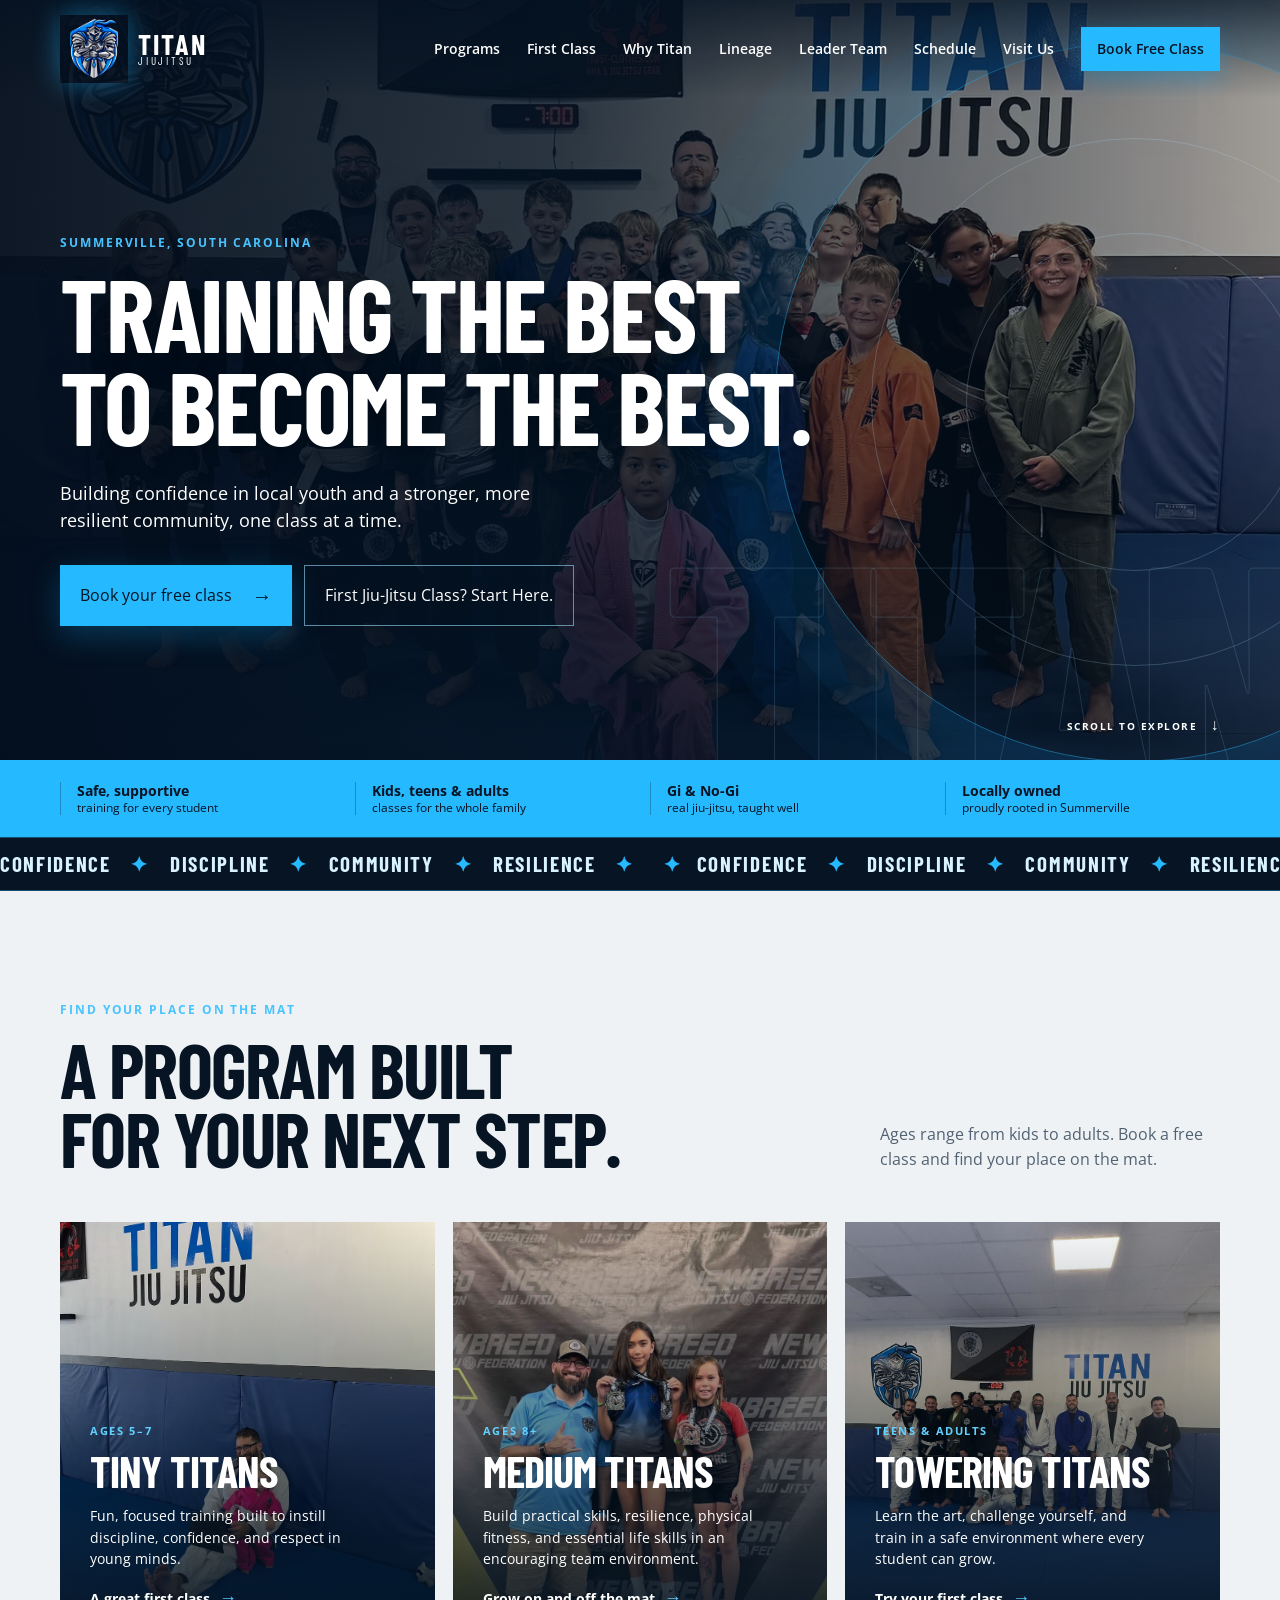
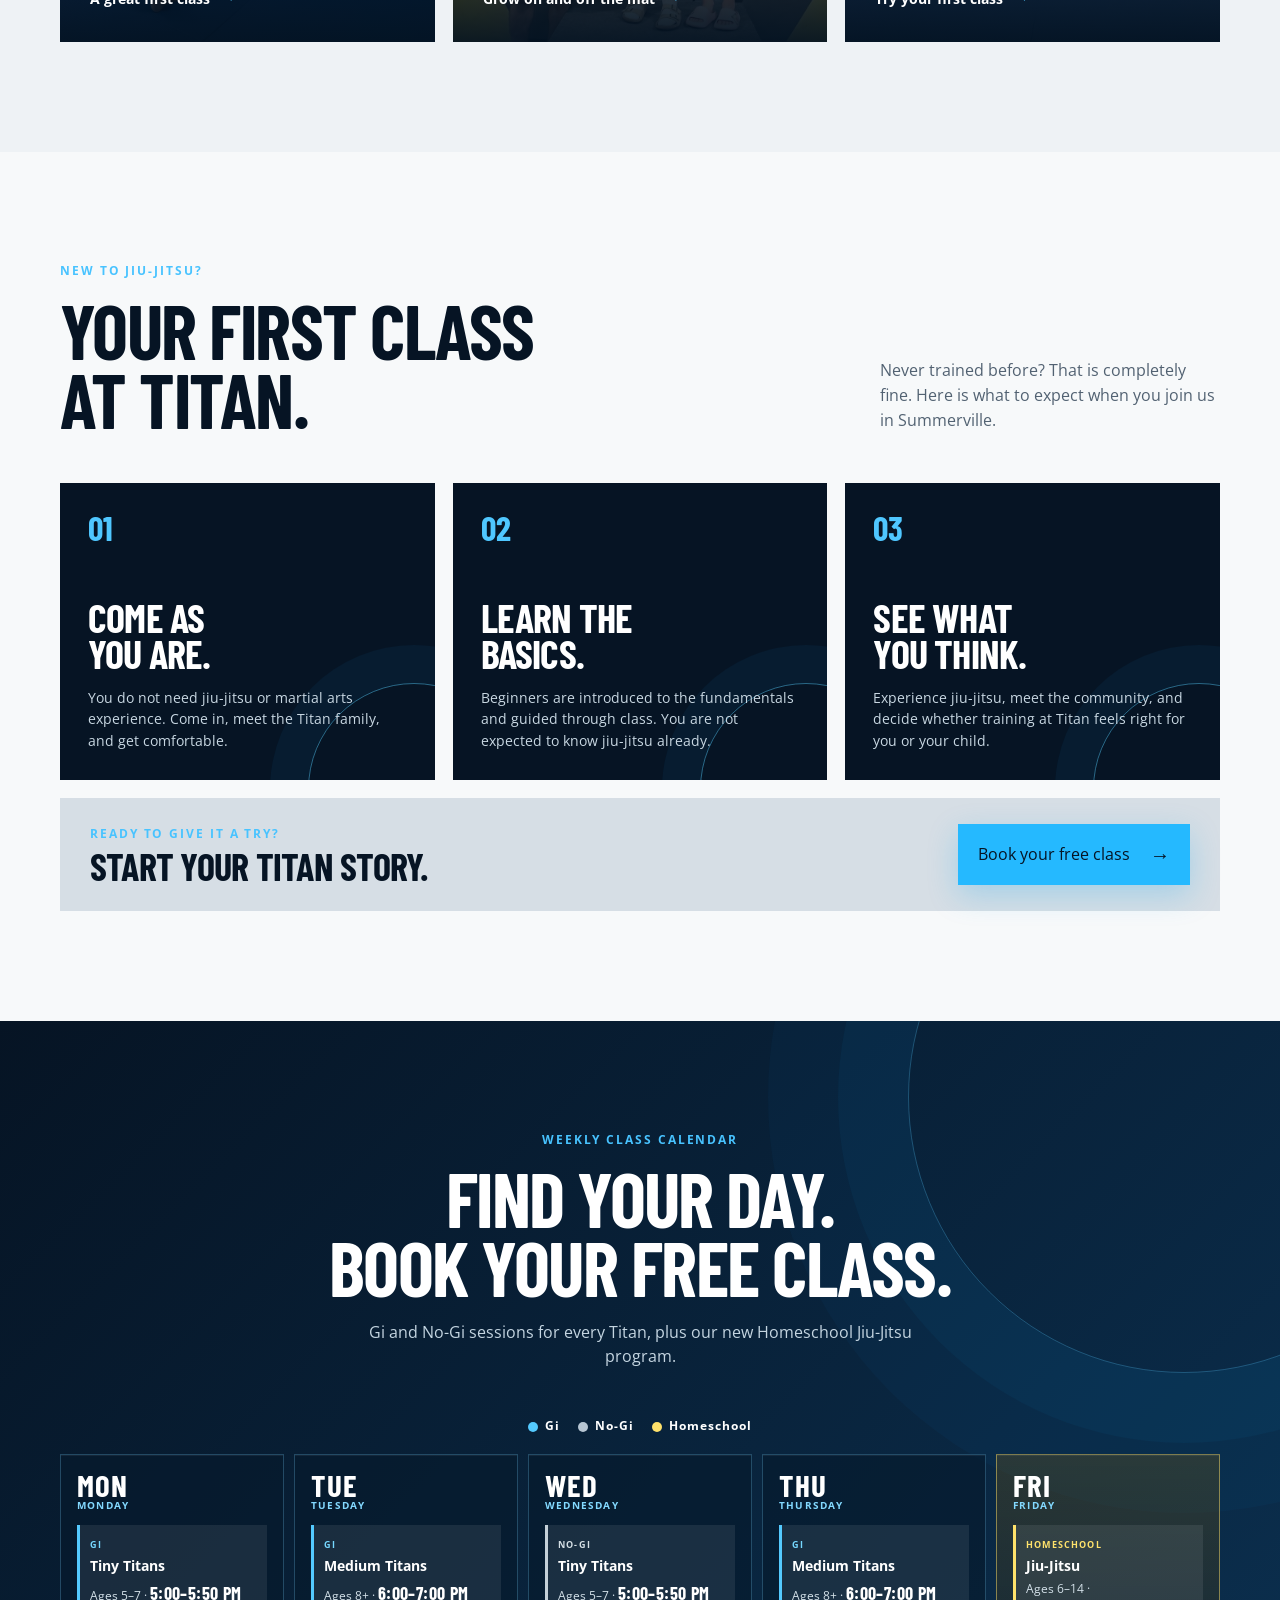
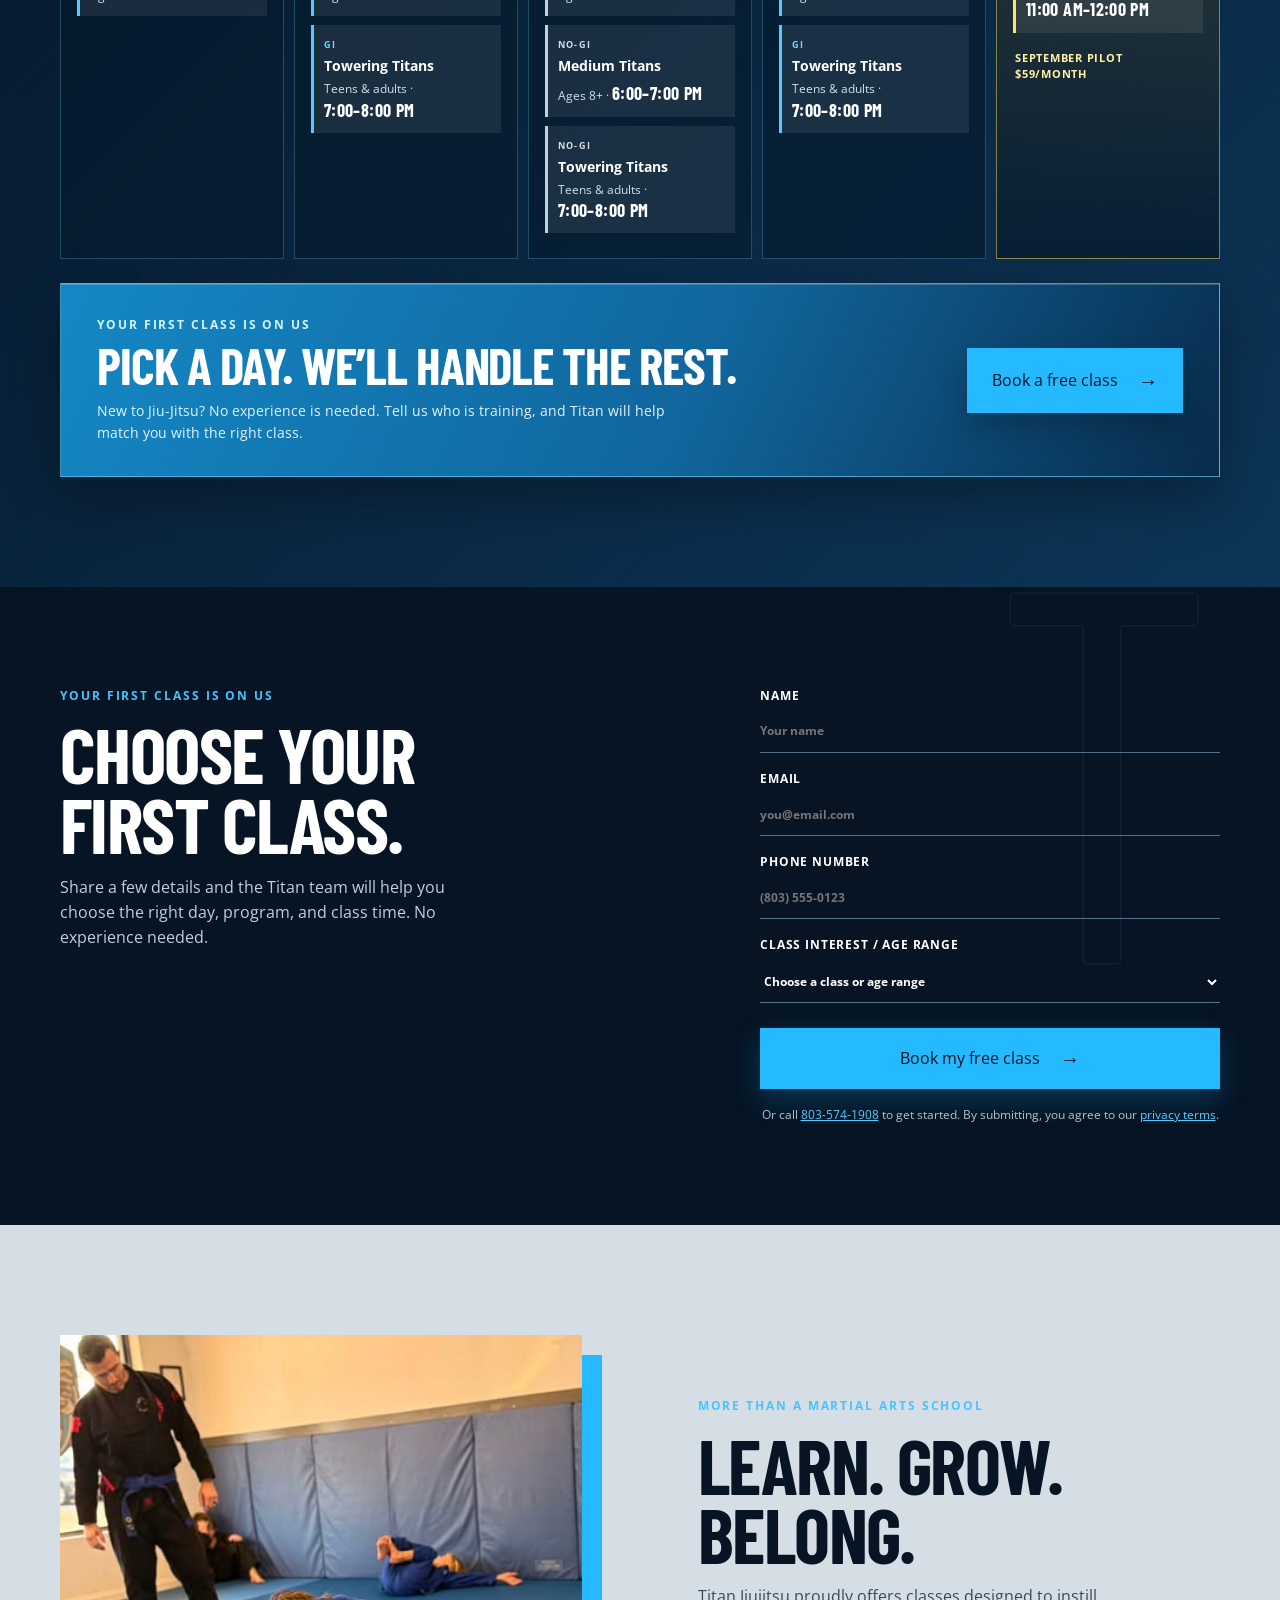
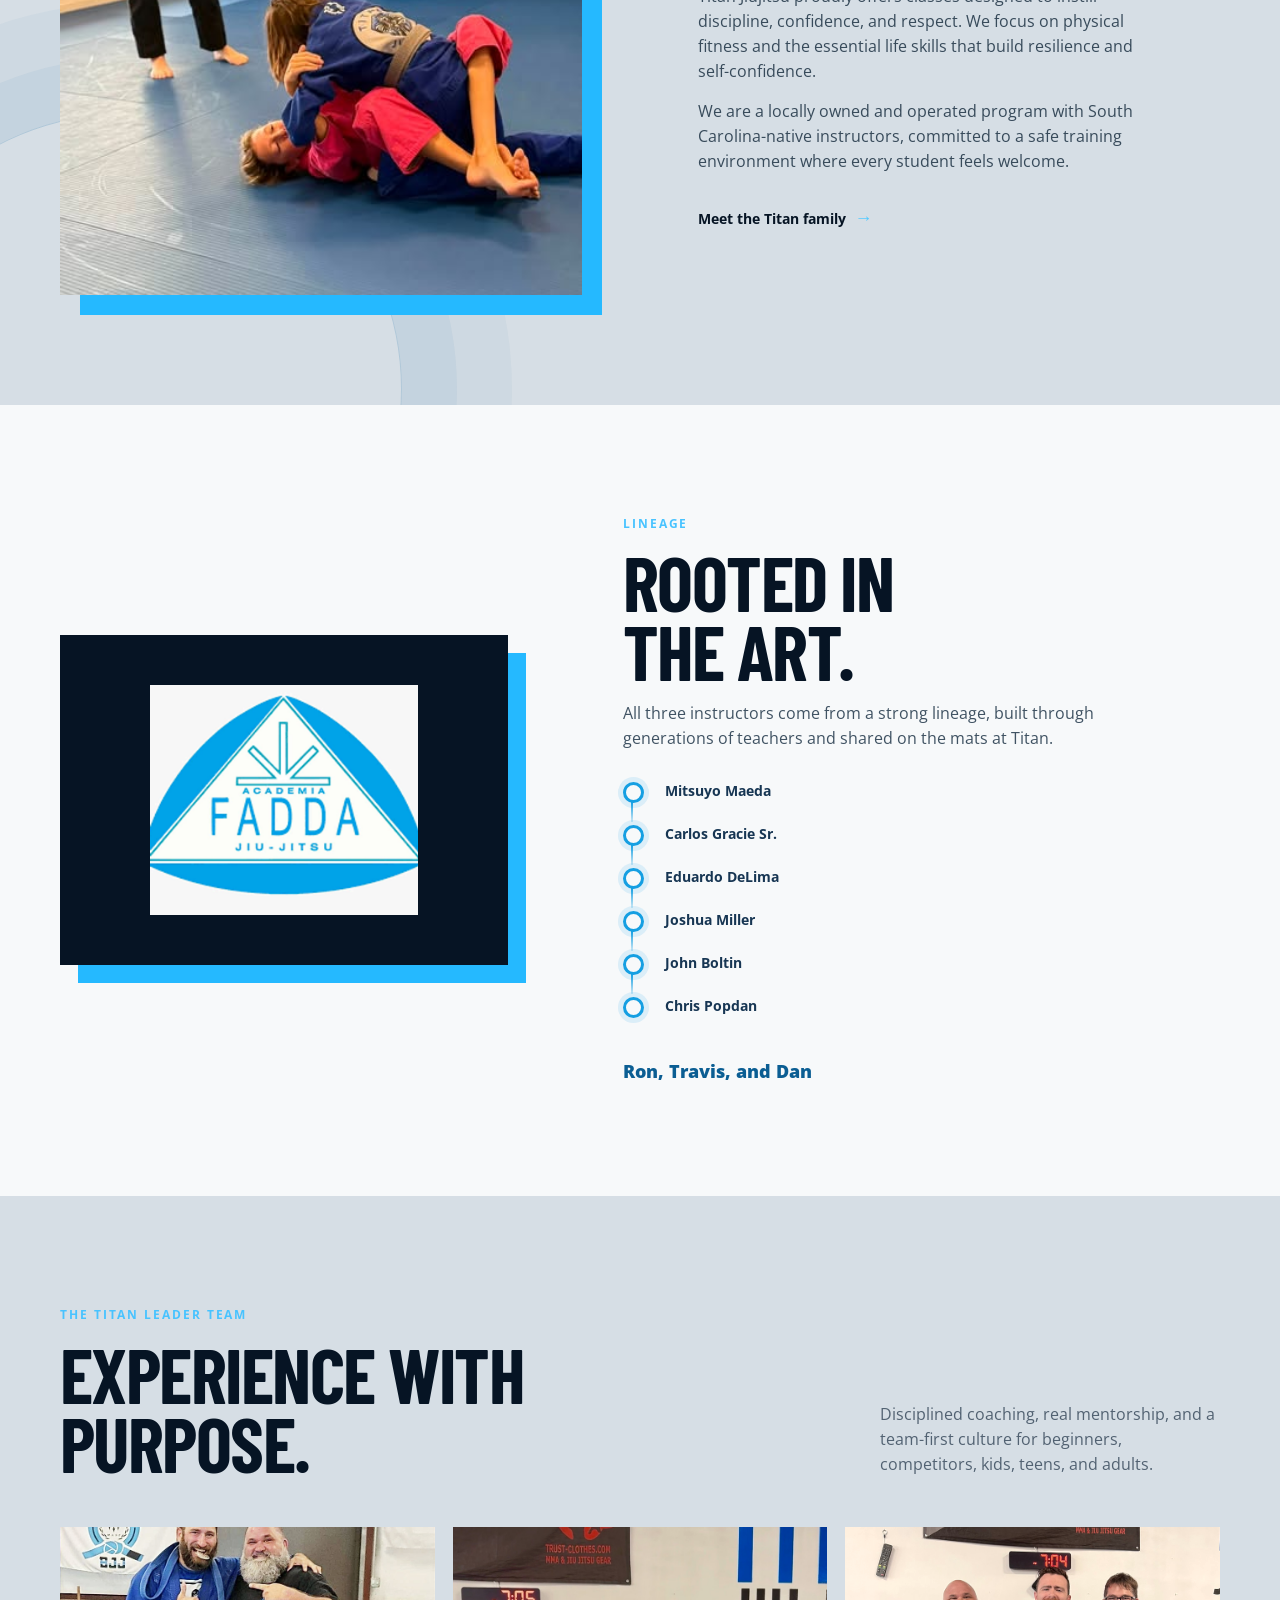
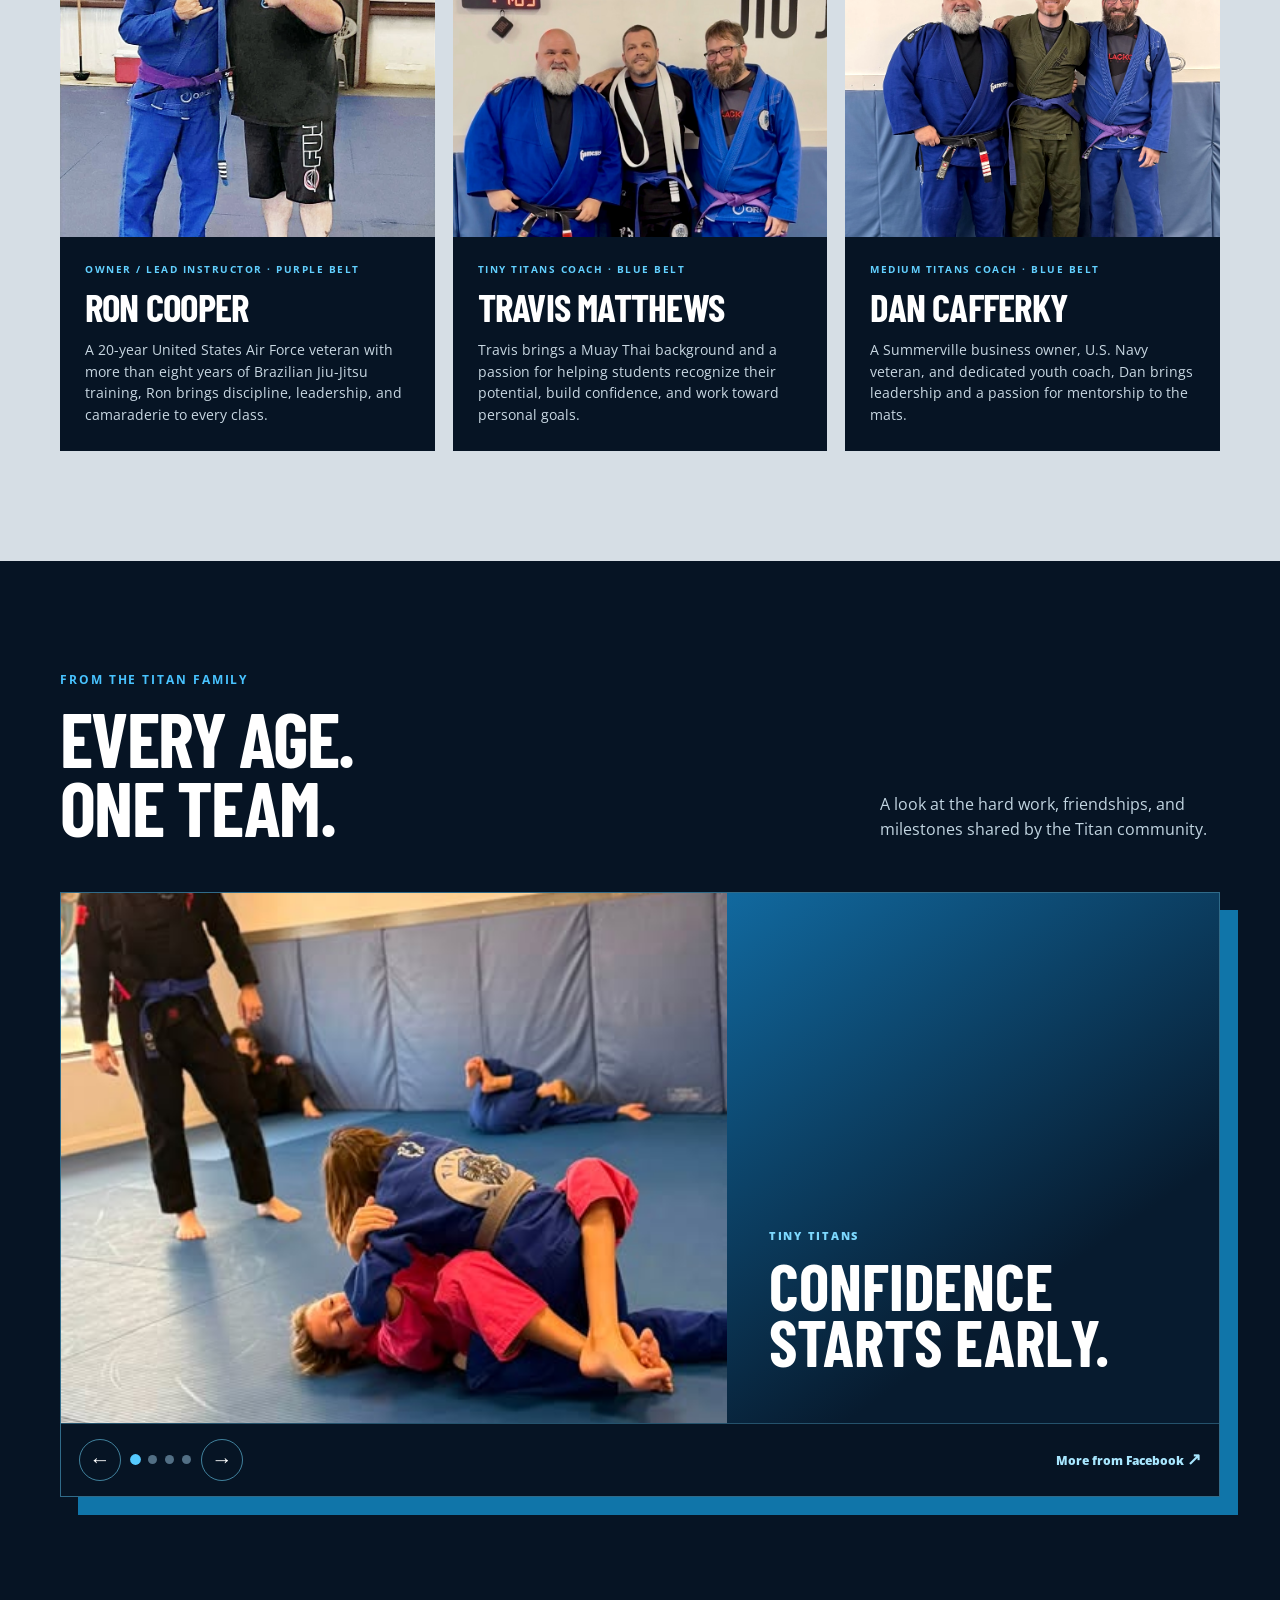
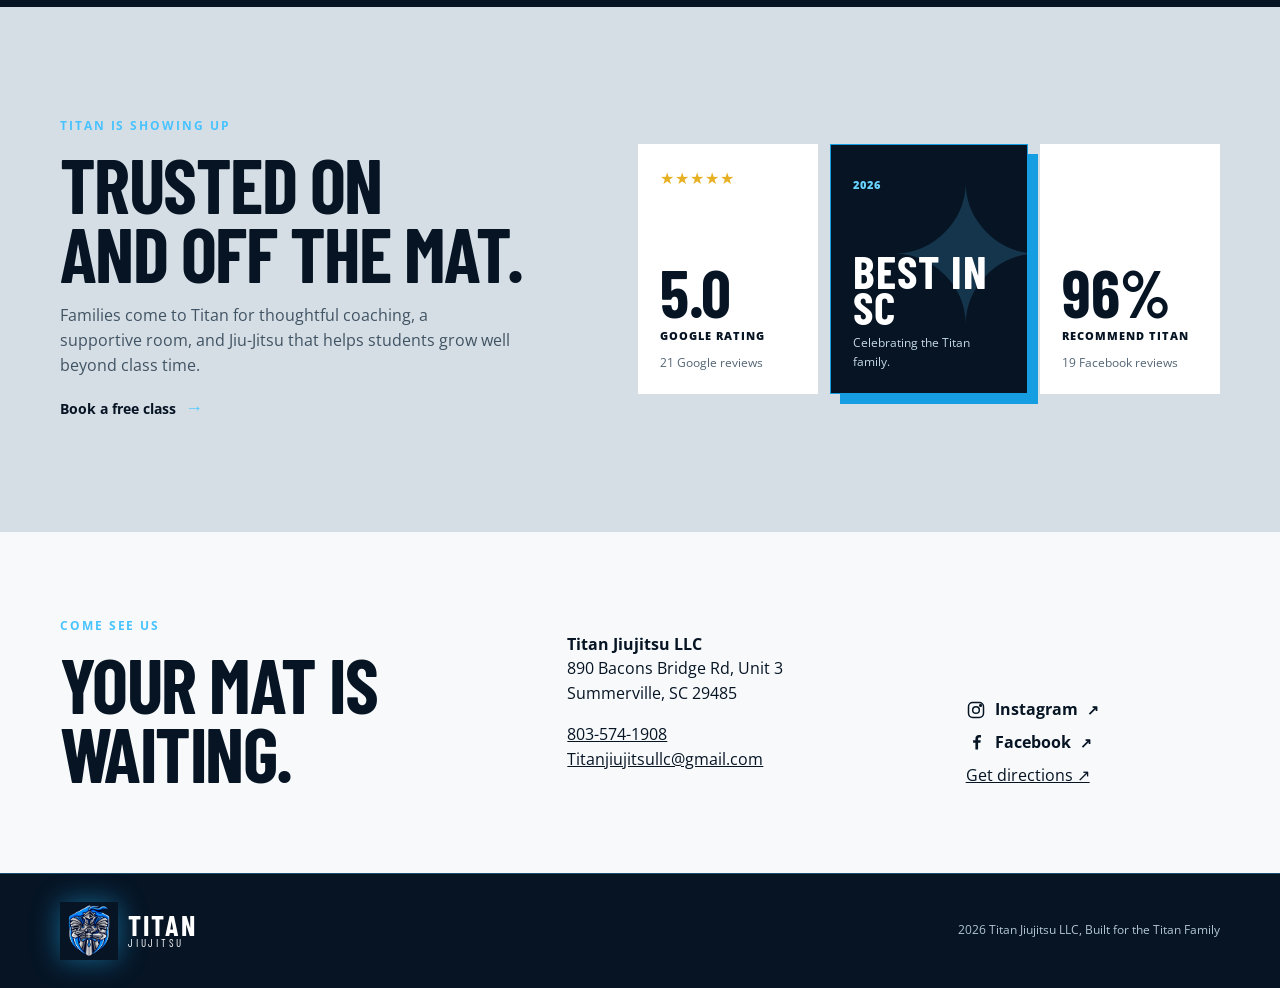
==== index.html @ 5c9438a6 "Add Titan community gallery and review proof" ====
<!doctype html>
<html lang="en" data-instagram-feed-url="">
  <head>
    <meta charset="UTF-8" />
    <meta name="viewport" content="width=device-width, initial-scale=1.0" />
    <meta name="description" content="Titan Brazilian Jiu-Jitsu offers kids BJJ, teen, adult, and homeschool Jiu-Jitsu classes in Summerville, South Carolina. Book a free class." />
    <meta name="robots" content="index, follow" />
    <link rel="canonical" href="https://www.titanjiujitsusummerville.com/" />
    <meta property="og:type" content="website" />
    <meta property="og:site_name" content="Titan Brazilian Jiu-Jitsu" />
    <meta property="og:title" content="Kids & Adult BJJ in Summerville, SC | Titan Brazilian Jiu-Jitsu" />
    <meta property="og:description" content="Kids BJJ, beginner BJJ, teen, adult, and homeschool classes in Summerville, South Carolina. Book a free class." />
    <meta property="og:url" content="https://www.titanjiujitsusummerville.com/" />
    <meta property="og:image" content="https://www.titanjiujitsusummerville.com/assets/titan-knight-logo.jpeg" />
    <meta property="og:image:alt" content="Titan Jiujitsu knight emblem" />
    <meta name="twitter:card" content="summary_large_image" />
    <meta name="twitter:title" content="Kids & Adult BJJ in Summerville, SC | Titan Brazilian Jiu-Jitsu" />
    <meta name="twitter:description" content="Kids BJJ, beginner BJJ, teen, adult, and homeschool classes in Summerville, South Carolina. Book a free class." />
    <meta name="twitter:image" content="https://www.titanjiujitsusummerville.com/assets/titan-knight-logo.jpeg" />
    <meta name="twitter:image:alt" content="Titan Jiujitsu knight emblem" />
    <meta name="theme-color" content="#061424" />
    <link rel="icon" href="/favicon.ico" sizes="any" />
    <link rel="shortcut icon" href="/favicon.ico" />
    <link rel="icon" href="/favicon-48.png" type="image/png" sizes="48x48" />
    <link rel="icon" href="/favicon-96.png" type="image/png" sizes="96x96" />
    <link rel="apple-touch-icon" href="/apple-touch-icon.png" sizes="180x180" />
    <link rel="manifest" href="/site.webmanifest" />
    <link rel="preload" href="assets/hero-training.avif" as="image" type="image/avif" fetchpriority="high" />
    <title>Kids & Adult BJJ in Summerville, SC | Titan Brazilian Jiu-Jitsu</title>
    <link rel="preconnect" href="https://fonts.googleapis.com" />
    <link rel="preconnect" href="https://fonts.gstatic.com" crossorigin />
    <link href="https://fonts.googleapis.com/css2?family=Barlow+Condensed:wght@500;600;700;800&family=Open+Sans:wght@400;500;600;700&display=swap" rel="stylesheet" />
    <link rel="stylesheet" href="styles.css?v=launch-20260902" />
    <link rel="stylesheet" href="fixes.css?v=20260902" />
    <script type="application/ld+json">
      {
        "@context": "https://schema.org",
        "@type": ["SportsActivityLocation", "LocalBusiness"],
        "name": "Titan Brazilian Jiu-Jitsu LLC",
        "alternateName": "Titan Jiujitsu",
        "description": "Kids BJJ, teen, and adult Brazilian Jiu-Jitsu classes in Summerville, South Carolina.",
        "url": "https://www.titanjiujitsusummerville.com/",
        "telephone": "+1-803-574-1908",
        "email": "Titanjiujitsullc@gmail.com",
        "address": {
          "@type": "PostalAddress",
          "streetAddress": "890 Bacons Bridge Rd, Unit 3",
          "addressLocality": "Summerville",
          "addressRegion": "SC",
          "postalCode": "29485",
          "addressCountry": "US"
        },
        "areaServed": ["Summerville, South Carolina", "Dorchester County, South Carolina", "Charleston, South Carolina"],
        "sameAs": [
          "https://www.facebook.com/TitanJiujitsuLLC",
          "https://www.instagram.com/titan_jiujitsu_llc/",
          "https://www.tiktok.com/@thesummervilletitans"
        ],
        "openingHoursSpecification": [
          {"@type": "OpeningHoursSpecification", "dayOfWeek": "Monday", "opens": "17:00", "closes": "17:50"},
          {"@type": "OpeningHoursSpecification", "dayOfWeek": ["Tuesday", "Thursday"], "opens": "18:00", "closes": "20:00"},
          {"@type": "OpeningHoursSpecification", "dayOfWeek": "Wednesday", "opens": "17:00", "closes": "20:00"}
        ]
      }
    </script>
  </head>
  <body>
    <a class="skip-link" href="#main-content">Skip to content</a>
    <header class="site-header" id="top">
      <div class="container nav-wrap">
        <a class="brand" href="#top" aria-label="Titan Jiujitsu home">
          <img class="brand-logo" src="assets/titan-knight-icon.png" alt="Titan Jiujitsu knight emblem" width="72" height="72" />
          <span><strong>TITAN</strong><small>JIUJITSU</small></span>
        </a>
        <button class="menu-toggle" aria-expanded="false" aria-controls="main-menu" aria-label="Open navigation">
          <span></span><span></span><span></span><span class="sr-only">Open menu</span>
        </button>
        <nav id="main-menu" class="main-nav" aria-label="Main navigation">
          <a href="#programs">Programs</a>
          <a href="#first-class">First Class</a>
          <a href="#why-titan">Why Titan</a>
          <a href="#lineage">Lineage</a>
          <a href="#team">Leader Team</a>
          <a href="#schedule">Schedule</a>
          <a href="#visit">Visit Us</a>
          <a class="nav-cta" href="#trial">Book Free Class</a>
        </nav>
      </div>
    </header>

    <main id="main-content">
      <section class="hero">
        <div class="hero-media" role="img" aria-label="Titan Jiujitsu students and instructors"></div>
        <div class="hero-shade"></div>
        <div class="hero-rings" aria-hidden="true"></div>
        <div class="hero-type" aria-hidden="true">TITAN</div>
        <div class="container hero-content">
          <p class="eyebrow">SUMMERVILLE, SOUTH CAROLINA</p>
          <h1>Training the best<br />to become the best.</h1>
          <p class="hero-copy">Building confidence in local youth and a stronger, more resilient community, one class at a time.</p>
          <div class="hero-actions">
            <a class="button button-primary" href="#trial">Book your free class <span>→</span></a>
            <a class="button button-ghost" href="#first-class">First Jiu-Jitsu Class? Start Here.</a>
          </div>
        </div>
        <a class="hero-scroll" href="#programs">SCROLL TO EXPLORE <span>↓</span></a>
      </section>

      <section class="proof-bar">
        <div class="container proof-grid">
          <p><strong>Safe, supportive</strong><span>training for every student</span></p>
          <p><strong>Kids, teens &amp; adults</strong><span>classes for the whole family</span></p>
          <p><strong>Gi &amp; No-Gi</strong><span>real jiu-jitsu, taught well</span></p>
          <p><strong>Locally owned</strong><span>proudly rooted in Summerville</span></p>
        </div>
      </section>

      <div class="momentum-strip" aria-hidden="true">
        <div class="momentum-track"><div class="momentum-group">CONFIDENCE <span>✦</span> DISCIPLINE <span>✦</span> COMMUNITY <span>✦</span> RESILIENCE <span>✦</span></div><div class="momentum-group" aria-hidden="true">CONFIDENCE <span>✦</span> DISCIPLINE <span>✦</span> COMMUNITY <span>✦</span> RESILIENCE <span>✦</span></div><div class="momentum-group" aria-hidden="true">CONFIDENCE <span>✦</span> DISCIPLINE <span>✦</span> COMMUNITY <span>✦</span> RESILIENCE <span>✦</span></div><div class="momentum-group" aria-hidden="true">CONFIDENCE <span>✦</span> DISCIPLINE <span>✦</span> COMMUNITY <span>✦</span> RESILIENCE <span>✦</span></div><div class="momentum-group" aria-hidden="true">CONFIDENCE <span>✦</span> DISCIPLINE <span>✦</span> COMMUNITY <span>✦</span> RESILIENCE <span>✦</span></div><div class="momentum-group" aria-hidden="true">CONFIDENCE <span>✦</span> DISCIPLINE <span>✦</span> COMMUNITY <span>✦</span> RESILIENCE <span>✦</span></div></div>
      </div>

      <section class="section programs" id="programs">
        <div class="container">
          <div class="section-heading split-heading">
            <div>
              <p class="eyebrow">FIND YOUR PLACE ON THE MAT</p>
              <h2>A program built<br />for your next step.</h2>
            </div>
            <p>Ages range from kids to adults. Book a free class and find your place on the mat.</p>
          </div>
          <div class="program-grid">
            <article class="program-card program-card-kids">
              <p class="card-label">AGES 5–7</p>
              <h3>Tiny Titans</h3>
              <p>Fun, focused training built to instill discipline, confidence, and respect in young minds.</p>
              <a href="#trial">A great first class <span>→</span></a>
            </article>
            <article class="program-card program-card-youth">
              <p class="card-label">AGES 8+</p>
              <h3>Medium Titans</h3>
              <p>Build practical skills, resilience, physical fitness, and essential life skills in an encouraging team environment.</p>
              <a href="#trial">Grow on and off the mat <span>→</span></a>
            </article>
            <article class="program-card program-card-adults">
              <p class="card-label">TEENS &amp; ADULTS</p>
              <h3>Towering Titans</h3>
              <p>Learn the art, challenge yourself, and train in a safe environment where every student can grow.</p>
              <a href="#trial">Try your first class <span>→</span></a>
            </article>
          </div>
        </div>
      </section>

      <section class="section first-class" id="first-class">
        <div class="container">
          <div class="section-heading split-heading">
            <div><p class="eyebrow">NEW TO JIU-JITSU?</p><h2>Your first class<br />at Titan.</h2></div>
            <p>Never trained before? That is completely fine. Here is what to expect when you join us in Summerville.</p>
          </div>
          <div class="first-class-steps">
            <article><span>01</span><h3>Come as<br />you are.</h3><p>You do not need jiu-jitsu or martial arts experience. Come in, meet the Titan family, and get comfortable.</p></article>
            <article><span>02</span><h3>Learn the<br />basics.</h3><p>Beginners are introduced to the fundamentals and guided through class. You are not expected to know jiu-jitsu already.</p></article>
            <article><span>03</span><h3>See what<br />you think.</h3><p>Experience jiu-jitsu, meet the community, and decide whether training at Titan feels right for you or your child.</p></article>
          </div>
          <div class="first-class-cta"><div><p class="eyebrow">READY TO GIVE IT A TRY?</p><h3>Start your Titan story.</h3></div><a class="button button-primary" href="#trial">Book your free class <span>→</span></a></div>
        </div>
      </section>

      <section class="section schedule" id="schedule">
        <div class="container">
          <div class="section-heading centered">
            <p class="eyebrow">WEEKLY CLASS CALENDAR</p>
            <h2>Find your day.<br />Book your free class.</h2>
            <p class="schedule-intro">Gi and No-Gi sessions for every Titan, plus our new Homeschool Jiu-Jitsu program.</p>
          </div>
          <div class="calendar-legend" aria-label="Class format legend"><span><i class="legend-dot gi-dot"></i>Gi</span><span><i class="legend-dot nogi-dot"></i>No-Gi</span><span><i class="legend-dot homeschool-dot"></i>Homeschool</span></div>
          <div class="class-calendar" aria-label="Titan Jiujitsu weekly class schedule">
            <article class="calendar-day" data-weekday="1"><h3>MON <small>Monday</small></h3><div class="calendar-session gi"><b>GI</b><strong>Tiny Titans</strong><span>Ages 5–7 · <time>5:00–5:50 PM</time></span></div></article>
            <article class="calendar-day" data-weekday="2"><h3>TUE <small>Tuesday</small></h3><div class="calendar-session gi"><b>GI</b><strong>Medium Titans</strong><span>Ages 8+ · <time>6:00–7:00 PM</time></span></div><div class="calendar-session gi"><b>GI</b><strong>Towering Titans</strong><span>Teens &amp; adults · <time>7:00–8:00 PM</time></span></div></article>
            <article class="calendar-day" data-weekday="3"><h3>WED <small>Wednesday</small></h3><div class="calendar-session nogi"><b>NO-GI</b><strong>Tiny Titans</strong><span>Ages 5–7 · <time>5:00–5:50 PM</time></span></div><div class="calendar-session nogi"><b>NO-GI</b><strong>Medium Titans</strong><span>Ages 8+ · <time>6:00–7:00 PM</time></span></div><div class="calendar-session nogi"><b>NO-GI</b><strong>Towering Titans</strong><span>Teens &amp; adults · <time>7:00–8:00 PM</time></span></div></article>
            <article class="calendar-day" data-weekday="4"><h3>THU <small>Thursday</small></h3><div class="calendar-session gi"><b>GI</b><strong>Medium Titans</strong><span>Ages 8+ · <time>6:00–7:00 PM</time></span></div><div class="calendar-session gi"><b>GI</b><strong>Towering Titans</strong><span>Teens &amp; adults · <time>7:00–8:00 PM</time></span></div></article>
            <article class="calendar-day homeschool-day" data-weekday="5"><h3>FRI <small>Friday</small></h3><div class="calendar-session homeschool"><b>HOMESCHOOL</b><strong>Jiu-Jitsu</strong><span>Ages 6–14 · <time>11:00 AM–12:00 PM</time></span></div><p class="calendar-note">September pilot<br />$59/month</p></article>
          </div>
          <div class="schedule-booking">
            <div><p class="eyebrow">YOUR FIRST CLASS IS ON US</p><h3>Pick a day. We’ll handle the rest.</h3><p>New to Jiu-Jitsu? No experience is needed. Tell us who is training, and Titan will help match you with the right class.</p></div>
            <a class="button button-primary calendar-booking-cta" href="#trial">Book a free class <span>→</span></a>
          </div>
        </div>
      </section>

      <section class="trial" id="trial">
        <div class="container trial-grid">
          <div>
            <p class="eyebrow">YOUR FIRST CLASS IS ON US</p>
            <h2>Choose your<br />first class.</h2>
            <p>Share a few details and the Titan team will help you choose the right day, program, and class time. No experience needed.</p>
          </div>
          <form class="trial-form" action="https://formsubmit.co/Titanjiujitsullc@gmail.com" method="post">
            <input type="hidden" name="_subject" value="New Titan Free Class Lead Form submission" />
            <input type="hidden" name="_next" value="https://www.titanjiujitsusummerville.com/thank-you.html" />
            <input type="hidden" name="_template" value="table" />
            <label>Name<input required name="Name" type="text" placeholder="Your name" autocomplete="name" /></label>
            <label>Email<input required name="Email" type="email" placeholder="you@email.com" /></label>
            <label>Phone Number<input required name="Phone Number" type="tel" placeholder="(803) 555-0123" autocomplete="tel" /></label>
            <label>Class Interest / Age Range<select required name="Class Interest / Age Range"><option value="" selected disabled>Choose a class or age range</option><option>Tiny Titans (ages 5-7)</option><option>Medium Titans (ages 8+)</option><option>Towering Titans (teens and adults)</option><option>Homeschool Jiu-Jitsu (ages 6-14)</option><option>Not sure yet</option></select></label>
            <button class="button button-primary" type="submit">Book my free class <span>→</span></button>
            <p class="form-note">Or call <a href="tel:+18035741908">803-574-1908</a> to get started. By submitting, you agree to our <a href="privacy-terms.html">privacy terms</a>.</p>
          </form>
        </div>
      </section>

      <section class="section story" id="why-titan">
        <div class="container story-grid">
          <div class="story-image"><img src="assets/learn-grow-belong-facebook.jpg" alt="Titan Jiujitsu students drilling with a coach" width="1536" height="2048" loading="lazy" decoding="async" /></div>
          <div class="story-copy">
            <p class="eyebrow">MORE THAN A MARTIAL ARTS SCHOOL</p>
            <h2>Learn. Grow.<br />Belong.</h2>
            <p>Titan Jiujitsu proudly offers classes designed to instill discipline, confidence, and respect. We focus on physical fitness and the essential life skills that build resilience and self-confidence.</p>
            <p>We are a locally owned and operated program with South Carolina-native instructors, committed to a safe training environment where every student feels welcome.</p>
            <a class="text-link" href="#visit">Meet the Titan family <span>→</span></a>
          </div>
        </div>
      </section>

      <section class="section lineage" id="lineage">
        <div class="container lineage-grid">
          <div class="lineage-mark"><img src="assets/titan-lineage.avif" alt="Titan Jiujitsu lineage crest" width="638" height="546" loading="lazy" decoding="async" /></div>
          <div>
            <p class="eyebrow">LINEAGE</p>
            <h2>Rooted in<br />the art.</h2>
            <p class="lineage-copy">All three instructors come from a strong lineage, built through generations of teachers and shared on the mats at Titan.</p>
            <ol class="lineage-path"><li>Mitsuyo Maeda</li><li>Carlos Gracie Sr.</li><li>Eduardo DeLima</li><li>Joshua Miller</li><li>John Boltin</li><li>Chris Popdan</li></ol>
            <p class="lineage-team">Ron, Travis, and Dan</p>
          </div>
        </div>
      </section>

      <section class="section leader-team" id="team">
        <div class="container">
          <div class="section-heading split-heading"><div><p class="eyebrow">THE TITAN LEADER TEAM</p><h2>Experience with<br />purpose.</h2></div><p>Disciplined coaching, real mentorship, and a team-first culture for beginners, competitors, kids, teens, and adults.</p></div>
          <div class="leader-grid">
            <article class="leader-card"><img src="assets/titan-community.avif" alt="Ron Cooper, Titan Jiujitsu owner and lead instructor" width="900" height="1010" loading="lazy" decoding="async" /><div><p class="card-label">OWNER / LEAD INSTRUCTOR · PURPLE BELT</p><h3>Ron Cooper</h3><p>A 20-year United States Air Force veteran with more than eight years of Brazilian Jiu-Jitsu training, Ron brings discipline, leadership, and camaraderie to every class.</p></div></article>
            <article class="leader-card"><img src="assets/travis-matthews.avif" alt="Travis Matthews, Tiny Titans coach" width="900" height="1125" loading="lazy" decoding="async" /><div><p class="card-label">TINY TITANS COACH · BLUE BELT</p><h3>Travis Matthews</h3><p>Travis brings a Muay Thai background and a passion for helping students recognize their potential, build confidence, and work toward personal goals.</p></div></article>
            <article class="leader-card"><img src="assets/dan-cafferky.avif" alt="Dan Cafferky, Medium Titans coach" width="900" height="1010" loading="lazy" decoding="async" /><div><p class="card-label">MEDIUM TITANS COACH · BLUE BELT</p><h3>Dan Cafferky</h3><p>A Summerville business owner, U.S. Navy veteran, and dedicated youth coach, Dan brings leadership and a passion for mentorship to the mats.</p></div></article>
          </div>
        </div>
      </section>

      <section class="section social-feed titan-gallery" id="facebook-gallery">
        <div class="container">
          <div class="section-heading split-heading"><div><p class="eyebrow">FROM THE TITAN FAMILY</p><h2>Every age.<br />One team.</h2></div><p>A look at the hard work, friendships, and milestones shared by the Titan community.</p></div>
          <div class="photo-slider" aria-roledescription="carousel" aria-label="Titan Jiujitsu photo gallery">
            <div class="photo-slides">
              <figure class="photo-slide is-active"><img src="assets/learn-grow-belong-facebook.jpg" alt="Young Titan students practicing Jiu-Jitsu with a coach" width="1536" height="2048" loading="lazy" decoding="async" /><figcaption><span>TINY TITANS</span><strong>Confidence starts early.</strong></figcaption></figure>
              <figure class="photo-slide"><img src="assets/medium-titans.avif" alt="Medium Titan students celebrating competition medals with their coach" width="900" height="1200" loading="lazy" decoding="async" /><figcaption><span>MEDIUM TITANS</span><strong>Celebrating the work.</strong></figcaption></figure>
              <figure class="photo-slide"><img src="assets/towering-titans.avif" alt="Towering Titans adult Jiu-Jitsu class together on the mats" width="900" height="1200" loading="lazy" decoding="async" /><figcaption><span>TOWERING TITANS</span><strong>Challenge yourself together.</strong></figcaption></figure>
              <figure class="photo-slide"><img src="assets/travis-matthews.avif" alt="Titan Jiujitsu instructors together in the academy" width="900" height="1125" loading="lazy" decoding="async" /><figcaption><span>TITAN LEADERS</span><strong>Coaches who show up.</strong></figcaption></figure>
            </div>
            <div class="slider-controls"><button class="slider-button slider-prev" type="button" aria-label="Show previous photo">←</button><div class="slider-dots" role="tablist" aria-label="Choose gallery photo"><button type="button" class="is-active" role="tab" aria-label="Show Tiny Titans photo" aria-selected="true"></button><button type="button" role="tab" aria-label="Show Medium Titans photo" aria-selected="false"></button><button type="button" role="tab" aria-label="Show Towering Titans photo" aria-selected="false"></button><button type="button" role="tab" aria-label="Show Titan leaders photo" aria-selected="false"></button></div><button class="slider-button slider-next" type="button" aria-label="Show next photo">→</button><a href="https://www.facebook.com/TitanJiujitsuLLC" target="_blank" rel="noreferrer">More from Facebook <span>↗</span></a></div>
          </div>
        </div>
      </section>

      <section class="section titan-proof" id="reviews">
        <div class="container proof-showcase">
          <div class="proof-copy"><p class="eyebrow">TITAN IS SHOWING UP</p><h2>Trusted on<br />and off the mat.</h2><p>Families come to Titan for thoughtful coaching, a supportive room, and Jiu-Jitsu that helps students grow well beyond class time.</p><a class="text-link" href="#trial">Book a free class <span>→</span></a></div>
          <div class="proof-awards">
            <article class="review-score"><div class="star-row" aria-label="5 out of 5 stars">★★★★★</div><strong>5.0</strong><span>Google rating</span><p>21 Google reviews</p></article>
            <article class="award-card"><span>2026</span><strong>BEST IN<br />SC</strong><p>Celebrating the Titan family.</p></article>
            <article class="facebook-score"><strong>96%</strong><span>recommend Titan</span><p>19 Facebook reviews</p></article>
          </div>
        </div>
      </section>


      <section class="section visit" id="visit">
        <div class="container visit-grid">
          <div><p class="eyebrow">COME SEE US</p><h2>Your mat is<br />waiting.</h2></div>
          <div class="visit-details"><p><strong>Titan Jiujitsu LLC</strong><br />890 Bacons Bridge Rd, Unit 3<br />Summerville, SC 29485</p><p><a href="tel:+18035741908">803-574-1908</a><br /><a href="mailto:Titanjiujitsullc@gmail.com">Titanjiujitsullc@gmail.com</a></p></div>
          <div class="visit-links"><a class="social-link" href="https://www.instagram.com/titan_jiujitsu_llc/" target="_blank" rel="noreferrer" aria-label="Follow Titan Jiujitsu on Instagram"><svg viewBox="0 0 24 24" aria-hidden="true"><rect x="3" y="3" width="18" height="18" rx="5"></rect><circle cx="12" cy="12" r="4"></circle><circle cx="17.5" cy="6.5" r="1"></circle></svg><span>Instagram</span><b>↗</b></a><a class="social-link" href="https://www.facebook.com/TitanJiujitsuLLC" target="_blank" rel="noreferrer" aria-label="Follow Titan Jiujitsu on Facebook"><svg viewBox="0 0 24 24" aria-hidden="true"><path d="M14.5 21v-8h2.8l.4-3h-3.2V8.1c0-.9.3-1.6 1.7-1.6H18V3.8c-.3 0-1.3-.1-2.5-.1-2.5 0-4.2 1.5-4.2 4.3v2H8.5v3h2.8v8h3.2Z"></path></svg><span>Facebook</span><b>↗</b></a><a href="https://maps.google.com/?q=890+Bacons+Bridge+Rd+Unit+3+Summerville+SC+29485" target="_blank" rel="noreferrer">Get directions ↗</a></div>
        </div>
      </section>
    </main>

    <footer class="site-footer"><div class="container"><a class="brand" href="#top"><img class="brand-logo" src="assets/titan-knight-icon.png" alt="Titan Jiujitsu knight emblem" width="72" height="72" /><span><strong>TITAN</strong><small>JIUJITSU</small></span></a><p>2026 Titan Jiujitsu LLC, Built for the Titan Family</p></div></footer>
    <script src="script.js?v=launch-20260902"></script>
  </body>
</html>
---- styles.css ----
:root{--ink:#061424;--forest:#0b2945;--lime:#159fe2;--cream:#eef2f5;--clay:#d6dee5;--white:#fff;--muted:#526272;--silver:#aebac6;--blue-glow:rgba(21,159,226,.38)}*{box-sizing:border-box}html{scroll-behavior:smooth}body{margin:0;background:var(--cream);color:var(--ink);font-family:"DM Sans",sans-serif;font-size:16px;line-height:1.55}.container{width:min(1160px,calc(100% - 48px));margin:auto}.site-header{position:absolute;z-index:5;width:100%;color:#fff}.nav-wrap{display:flex;align-items:center;justify-content:space-between;padding:22px 0}.brand{display:flex;gap:10px;align-items:center;color:inherit;text-decoration:none;line-height:.84}.brand-mark{display:grid;place-items:center;width:35px;height:35px;border:2px solid #25b9ff;border-radius:50%;font-family:"Barlow Condensed";font-size:25px;font-weight:800;box-shadow:0 0 22px rgba(37,185,255,.35)}.brand strong,.brand small{display:block;font-family:"Barlow Condensed";letter-spacing:.08em}.brand strong{font-size:23px}.brand small{font-size:10px;letter-spacing:.25em}.main-nav{display:flex;align-items:center;gap:27px}.main-nav a{color:inherit;text-decoration:none;font-size:14px;font-weight:600}.main-nav .nav-cta{background:#25b9ff;color:var(--ink);padding:11px 16px;box-shadow:0 9px 23px rgba(9,177,255,.28)}.menu-toggle{display:none;background:none;border:0;color:inherit}.hero{position:relative;min-height:760px;display:flex;align-items:center;color:#fff;background:#061424;overflow:hidden}.hero-media{position:absolute;inset:0;background:url("branding-assets/91aaba75f22881c7.jpeg") center/cover no-repeat;opacity:.72;filter:saturate(.85) contrast(1.08)}.hero-shade{position:absolute;inset:0;background:linear-gradient(90deg,rgba(3,14,29,.94) 0%,rgba(4,20,37,.79) 43%,rgba(5,22,39,.14) 100%),linear-gradient(0deg,rgba(2,11,21,.65),transparent 44%)}.hero-rings{position:absolute;width:720px;height:720px;right:-215px;top:42px;border:1px solid rgba(41,188,255,.45);border-radius:50%;box-shadow:0 0 0 60px rgba(14,119,180,.07),0 0 0 120px rgba(14,119,180,.05),0 0 120px 30px rgba(8,110,181,.12)}.hero-rings:before,.hero-rings:after{content:"";position:absolute;border:1px solid rgba(175,223,250,.22);border-radius:50%}.hero-rings:before{inset:95px}.hero-rings:after{inset:190px}.hero-type{position:absolute;right:-13px;bottom:-85px;color:transparent;font-family:"Barlow Condensed";font-size:clamp(210px,27vw,430px);font-weight:800;line-height:1;letter-spacing:-.07em;-webkit-text-stroke:1px rgba(152,213,246,.16);pointer-events:none}.hero-content{position:relative;padding-top:100px;max-width:1160px}.eyebrow{margin:0 0 14px;color:#48c3ff;font-size:12px;font-weight:700;letter-spacing:.16em}.hero h1,h2,h3{font-family:"Barlow Condensed",sans-serif;text-transform:uppercase;line-height:.91;margin:0;letter-spacing:-.02em}.hero h1{font-size:clamp(59px,8vw,108px);max-width:800px;text-shadow:0 8px 32px rgba(0,0,0,.25)}.hero-copy{max-width:510px;margin:27px 0 30px;font-size:18px}.hero-actions{display:flex;gap:12px;flex-wrap:wrap}.button{display:inline-flex;align-items:center;justify-content:center;gap:20px;padding:15px 20px;font-weight:700;text-decoration:none;border:0;cursor:pointer;font:inherit}.button-primary{background:#25b9ff;color:var(--ink);box-shadow:0 10px 30px rgba(17,169,239,.25)}.button-primary:hover{background:#77d7ff;transform:translateY(-2px)}.button-primary span{font-size:20px}.button-ghost{border:1px solid rgba(151,219,250,.6);color:#fff}.hero-scroll{position:absolute;bottom:23px;right:max(24px,calc((100% - 1160px)/2));color:#fff;text-decoration:none;font-size:10px;font-weight:700;letter-spacing:.15em}.hero-scroll span{font-size:16px;margin-left:9px}.proof-bar{background:#25b9ff;padding:22px 0}.proof-grid{display:grid;grid-template-columns:repeat(4,1fr);gap:20px}.proof-grid p{margin:0;border-left:1px solid rgba(6,20,36,.28);padding-left:16px;line-height:1.25}.proof-grid strong,.proof-grid span{display:block}.proof-grid strong{font-size:14px}.proof-grid span{font-size:12px}.momentum-strip{overflow:hidden;background:#061424;color:#d8f3ff;border-top:1px solid rgba(53,190,255,.35);border-bottom:1px solid rgba(53,190,255,.35);white-space:nowrap;font-family:"Barlow Condensed";font-size:21px;font-weight:700;letter-spacing:.08em;padding:10px 0}.momentum-strip div{display:inline-block;animation:marquee 26s linear infinite}.momentum-strip span{color:#25b9ff;margin:0 14px}.section{padding:110px 0}.split-heading{display:grid;grid-template-columns:1fr 340px;gap:60px;align-items:end;margin-bottom:50px}.section h2{font-size:clamp(48px,6vw,76px)}.split-heading>p{margin:0;color:var(--muted)}.program-grid{display:grid;grid-template-columns:repeat(3,1fr);gap:18px}.program-card{min-height:420px;padding:30px;display:flex;flex-direction:column;justify-content:flex-end;color:#fff;background:#12395d center/cover no-repeat;position:relative;isolation:isolate;transition:transform .3s ease,box-shadow .3s ease}.program-card:hover{transform:translateY(-8px);box-shadow:0 20px 42px rgba(4,25,43,.25)}.program-card:before{content:"";position:absolute;inset:0;background:linear-gradient(0deg,rgba(3,18,33,.96),rgba(7,36,60,.02));z-index:-1}.program-card-kids{background-image:url("branding-assets/221a5355733b5ccc.jpeg")}.program-card-youth{background-image:url("branding-assets/cc9642794b16d51b.jpeg")}.program-card-adults{background-image:url("branding-assets/91aaba75f22881c7.jpeg")}.card-label{color:#62d0ff;font-size:11px;font-weight:700;letter-spacing:.15em;margin:0 0 12px}.program-card h3{font-size:44px}.program-card p:not(.card-label){font-size:14px;max-width:270px}.program-card a,.text-link{color:inherit;font-weight:700;text-decoration:none;font-size:14px}.program-card a span,.text-link span{color:#55caff;font-size:18px;margin-left:5px}.story{background:var(--clay);position:relative;overflow:hidden}.story:before{content:"";position:absolute;left:-150px;bottom:-260px;width:550px;height:550px;border-radius:50%;border:1px solid rgba(9,101,158,.18);box-shadow:0 0 0 55px rgba(9,101,158,.05),0 0 0 110px rgba(9,101,158,.04)}.story-grid{display:grid;grid-template-columns:1fr 1fr;gap:9vw;align-items:center;position:relative}.story-image{height:560px;overflow:hidden;box-shadow:20px 20px 0 #25b9ff}.story-image img{width:100%;height:100%;object-fit:cover}.story-copy p:not(.eyebrow){color:#384b5b;max-width:450px}.story-copy .text-link{display:inline-block;margin-top:14px;color:var(--ink)}.schedule{background:linear-gradient(135deg,#061424,#0c3558);color:#fff;position:relative;overflow:hidden}.schedule:after{content:"";position:absolute;right:-180px;top:-200px;width:550px;height:550px;border:1px solid rgba(80,197,255,.3);border-radius:50%;box-shadow:0 0 0 70px rgba(16,123,188,.07),0 0 0 140px rgba(16,123,188,.05)}.schedule .container{position:relative;z-index:1}.centered{text-align:center;margin-bottom:48px}.schedule-layout{display:grid;grid-template-columns:280px 1fr;gap:55px;align-items:start}.schedule-note{border-top:1px solid rgba(255,255,255,.4);padding-top:18px}.schedule-number{display:block;color:#59ceff;font-family:"Barlow Condensed";font-size:36px;font-weight:700}.schedule-note p{font-size:18px;margin:5px 0 24px}.button-dark{background:#25b9ff;color:var(--ink)}.schedule-table{border-top:1px solid rgba(255,255,255,.4)}.schedule-row{display:grid;grid-template-columns:1.15fr 1fr 1fr;gap:20px;padding:21px 0;border-bottom:1px solid rgba(255,255,255,.25);font-size:13px}.schedule-row strong{font-size:17px}.schedule-row small{display:block;color:#b7c8d5;font-size:11px;text-transform:uppercase;letter-spacing:.08em}.schedule-head{color:#63d1ff;font-size:10px;font-weight:700;letter-spacing:.13em}.trial{background:var(--ink);color:#fff;padding:100px 0;position:relative;overflow:hidden}.trial:after{content:"T";position:absolute;right:5%;top:-100px;font-family:"Barlow Condensed";font-size:530px;line-height:1;color:transparent;-webkit-text-stroke:1px rgba(74,197,255,.12);pointer-events:none}.trial-grid{display:grid;grid-template-columns:1fr 460px;gap:100px;position:relative;z-index:1}.trial h2{font-size:clamp(55px,6vw,80px)}.trial-grid>div>p:not(.eyebrow){max-width:390px;color:#c1d0dc}.trial-form{display:grid;gap:17px}.trial-form label{font-size:12px;font-weight:700;letter-spacing:.07em;text-transform:uppercase}.trial-form input,.trial-form select{display:block;width:100%;margin-top:6px;background:transparent;border:0;border-bottom:1px solid #52718a;color:#fff;padding:11px 0;font:inherit;border-radius:0}.trial-form select option{color:var(--ink)}.trial-form .button{margin-top:8px}.form-note{font-size:12px;color:#afc2d0;text-align:center;margin:0}.form-note a{color:#57cdff}.visit{padding:85px 0;background:#f7f9fa}.visit-grid{display:grid;grid-template-columns:1.3fr 1fr .7fr;gap:35px;align-items:end}.visit-details p{margin:0 0 16px}.visit-details a,.visit-links a{color:var(--ink)}.visit-links{display:grid;gap:8px}.site-footer{background:#061424;color:#fff;padding:28px 0;border-top:1px solid rgba(57,186,255,.35)}.site-footer .container{display:flex;justify-content:space-between;align-items:center}.site-footer p{margin:0;font-size:12px;color:#b4c6d2}.sr-only{position:absolute;width:1px;height:1px;overflow:hidden;clip:rect(0,0,0,0)}@keyframes marquee{from{transform:translateX(0)}to{transform:translateX(-50%)}}
@media(max-width:800px){.main-nav{display:none;position:absolute;top:75px;left:0;right:0;background:var(--forest);padding:22px 24px;flex-direction:column;align-items:flex-start;gap:19px}.main-nav.open{display:flex}.menu-toggle{display:grid;gap:5px}.menu-toggle span:not(.sr-only){display:block;width:25px;height:2px;background:currentColor}.hero{min-height:680px}.hero-content{padding-top:80px}.proof-grid{grid-template-columns:1fr 1fr;gap:20px}.split-heading,.story-grid,.trial-grid,.visit-grid,.schedule-layout{grid-template-columns:1fr;gap:35px}.section{padding:75px 0}.program-grid{grid-template-columns:1fr}.program-card{min-height:350px}.story-image{height:430px;order:2}.schedule-row{grid-template-columns:1fr;gap:7px}.schedule-head{display:none}.visit-grid{align-items:start}.site-footer .container{gap:18px;align-items:flex-start;flex-direction:column}.hero-scroll{display:none}}
@media(max-width:450px){.container{width:min(100% - 32px,1160px)}.proof-grid{grid-template-columns:1fr}.hero h1{font-size:54px}.hero-copy{font-size:16px}.hero-actions .button{width:100%}}
.brand-logo{width:48px;height:48px;object-fit:cover;border:2px solid #25b9ff;border-radius:50%;box-shadow:0 0 22px rgba(37,185,255,.35)}.hero-media{background-image:url("assets/hero-training.avif")}.program-card-kids{background-image:url("assets/training-detail.avif")}.program-card-youth{background-image:url("assets/coaching-community.avif")}.program-card-adults{background-image:url("assets/hero-training.avif")}.site-footer p a{color:#8addff}.utility-page{min-height:100vh;background:radial-gradient(circle at 75% 15%,#0c4f80 0,transparent 35%),#061424;color:#fff;display:grid;place-items:center;padding:24px}.utility-main{max-width:680px;text-align:center}.utility-logo{width:120px;height:120px;object-fit:cover;border-radius:50%;border:3px solid #25b9ff;box-shadow:0 0 50px rgba(37,185,255,.35);margin-bottom:28px}.utility-main h1{font-size:clamp(55px,8vw,105px);margin-bottom:22px}.utility-main>p:not(.eyebrow){color:#c0d1dc;max-width:520px;margin:0 auto 30px}.utility-main .hero-actions{justify-content:center}.utility-ghost{border-color:rgba(151,219,250,.6)}.legal-header{background:#061424;color:#fff;padding:20px 0}.legal-header .container{display:flex;justify-content:space-between;align-items:center}.legal-header .text-link{color:#fff}.legal-page{max-width:800px;padding:90px 0}.legal-page h1{font-family:"Barlow Condensed",sans-serif;text-transform:uppercase;font-size:clamp(58px,8vw,100px);line-height:.9;margin:0 0 48px}.legal-page h2{font-size:36px;margin:42px 0 16px}.legal-page p{color:#405363}.legal-page a{color:#075f98;font-weight:700}
.site-header{background:linear-gradient(180deg,rgba(4,17,32,.72),transparent)}.nav-wrap{padding:15px 0}.brand-logo{width:68px;height:68px;object-fit:contain;border:0;border-radius:0;background:transparent;box-shadow:0 0 28px rgba(37,185,255,.48)}.brand strong{font-size:28px}.brand small{font-size:11px}.hero-logo{display:block;width:150px;height:150px;object-fit:contain;margin:-28px 0 -25px -12px;filter:drop-shadow(0 8px 22px rgba(0,0,0,.45))}.hero-content .eyebrow{margin-top:0}.site-footer .brand-logo{width:58px;height:58px}.utility-logo{object-fit:contain;border:0;border-radius:0;background:transparent}
@media(max-width:800px){.brand-logo{width:56px;height:56px}.brand strong{font-size:24px}.hero-logo{width:125px;height:125px;margin:-15px 0 -17px -8px}}
.program-card-kids{background-image:url("assets/coaching-community.avif");background-position:center 45%}.program-card-youth{background-image:url("assets/medium-titans.avif");background-position:center 36%}.program-card-adults{background-image:url("assets/towering-titans.avif");background-position:center 36%}.hero-logo{position:absolute;top:50%;right:2.5%;width:min(31vw,330px);height:auto;margin:0;transform:translateY(-50%);filter:drop-shadow(0 12px 28px rgba(0,0,0,.55));opacity:.96}.hero-content{min-height:420px;display:flex;flex-direction:column;justify-content:center}.hero-content .eyebrow,.hero-content h1,.hero-content .hero-copy,.hero-content .hero-actions{position:relative;z-index:1}@media(max-width:800px){.hero-logo{display:none}.hero-content{min-height:0}}
.skip-link{position:fixed;top:10px;left:10px;z-index:100;background:#25b9ff;color:#061424;padding:10px 14px;font-weight:700;text-decoration:none;transform:translateY(-160%);transition:transform .2s ease}.skip-link:focus{transform:translateY(0)}@media(prefers-reduced-motion:reduce){html{scroll-behavior:auto}.momentum-strip div{animation:none}.program-card,.button-primary,.skip-link{transition:none}}.hero-content{min-height:0;display:block}.hero-content .eyebrow,.hero-content h1,.hero-content .hero-copy,.hero-content .hero-actions{position:static}
.lineage{background:#f7f9fa}.lineage-grid{display:grid;grid-template-columns:minmax(260px,.75fr) 1fr;gap:9vw;align-items:center}.lineage-mark{background:#061424;min-height:330px;display:grid;place-items:center;padding:34px;box-shadow:18px 18px 0 #25b9ff}.lineage-mark img{display:block;max-width:100%;max-height:230px;object-fit:contain;image-rendering:auto}.lineage-copy{max-width:550px;color:#405363}.lineage-path{list-style:none;padding:0;margin:29px 0 20px;display:grid;gap:0}.lineage-path li{position:relative;min-height:43px;padding:0 0 15px 42px;color:#173653;font-size:14px;font-weight:700}.lineage-path li:before{content:"";position:absolute;left:0;top:2px;width:15px;height:15px;border:3px solid #159fe2;border-radius:50%;background:#f7f9fa;box-shadow:0 0 0 5px rgba(21,159,226,.12)}.lineage-path li:not(:last-child):after{content:"";position:absolute;left:8px;top:22px;bottom:1px;width:2px;background:linear-gradient(#159fe2,rgba(21,159,226,.18))}.lineage-team{margin:0;color:#0b5e93;font-weight:800;font-size:18px}.leader-team{background:#d6dee5}.leader-grid{display:grid;grid-template-columns:repeat(3,1fr);gap:18px}.leader-card{background:#061424;color:#fff;display:flex;flex-direction:column}.leader-card img{height:310px;width:100%;object-fit:cover;object-position:center 24%;filter:saturate(.9) contrast(1.05)}.leader-card>div{padding:25px}.leader-card .card-label{font-size:10px}.leader-card h3{font-size:39px}.leader-card p:not(.card-label){font-size:14px;color:#c8d7e2;margin-bottom:0}.social-feed{background:#061424;color:#fff}.social-feed .split-heading>p{color:#c0d1dc}.instagram-feed{min-height:190px;display:grid;place-items:center;border:1px solid rgba(99,209,255,.42);background:linear-gradient(135deg,rgba(18,79,125,.38),rgba(6,20,36,.35))}.instagram-empty{display:inline-flex;align-items:center;gap:12px;padding:17px 21px;background:#25b9ff;color:#061424;font-weight:800;text-decoration:none}.instagram-empty span{font-size:20px}.instagram-posts{display:grid;grid-template-columns:repeat(3,1fr);width:100%;gap:12px;padding:12px}.instagram-post{position:relative;aspect-ratio:1;overflow:hidden;background:#0c3558}.instagram-post img{width:100%;height:100%;object-fit:cover;transition:transform .35s ease}.instagram-post:hover img{transform:scale(1.04)}.instagram-post span{position:absolute;inset:auto 0 0;padding:20px 16px 12px;background:linear-gradient(transparent,rgba(0,0,0,.8));color:#fff;font-size:12px;font-weight:700}.social-link{display:inline-flex;align-items:center;gap:9px;text-decoration:none;font-weight:700}.social-link svg{width:20px;height:20px;fill:none;stroke:currentColor;stroke-width:1.8}.social-link:nth-child(2) svg{fill:currentColor;stroke:none}.social-link b{font-size:14px}@media(max-width:800px){.site-header{background:linear-gradient(180deg,rgba(4,17,32,.96),rgba(4,17,32,.44),transparent)}.nav-wrap{min-height:82px;padding:11px 0}.menu-toggle{width:48px;height:48px;place-content:center;justify-items:center;border:1px solid rgba(143,220,255,.45);background:rgba(6,20,36,.44)}.menu-toggle span:not(.sr-only){width:22px}.main-nav{top:76px;left:12px;right:12px;padding:16px;background:#071a2c;border:1px solid rgba(79,198,255,.3);box-shadow:0 20px 42px rgba(0,0,0,.36)}.main-nav a{width:100%;min-height:44px;display:flex;align-items:center;padding:9px 4px;font-size:15px}.main-nav .nav-cta{justify-content:center;padding:13px 16px}.hero{min-height:710px;align-items:flex-end}.hero-content{padding:145px 0 88px}.hero h1{font-size:clamp(50px,15vw,70px);line-height:.88}.hero-copy{margin:22px 0 26px;font-size:16px;line-height:1.55}.hero-actions{gap:10px}.hero-actions .button{min-height:56px}.proof-bar{padding:20px 0}.proof-grid{gap:0}.proof-grid p{min-height:66px;padding:12px 0 12px 14px}.momentum-strip{font-size:18px}.section{padding:70px 0}.split-heading{margin-bottom:34px}.split-heading>p{font-size:15px}.program-card{min-height:390px;padding:25px}.program-card h3{font-size:42px}.story-image{height:360px;box-shadow:12px 12px 0 #25b9ff}.story-copy .text-link{margin-top:8px}.lineage-grid,.leader-grid{grid-template-columns:1fr}.lineage-mark{min-height:238px;padding:24px;box-shadow:12px 12px 0 #25b9ff}.leader-card img{height:350px}.leader-card>div{padding:24px}.schedule-row{padding:18px 0}.trial{padding:74px 0}.trial-grid{gap:42px}.trial-form{gap:14px}.trial-form input,.trial-form select{min-height:48px}.visit{padding:68px 0}.visit-links{gap:13px}.social-link{min-height:44px}.instagram-empty{width:100%;justify-content:center;text-align:center;min-height:60px}.instagram-posts{grid-template-columns:1fr}.site-footer{padding:26px 0}.site-footer .container{gap:12px}.site-footer p{line-height:1.5}}@media(max-width:450px){.container{width:min(100% - 32px,1160px)}.brand{gap:8px}.brand-logo{width:52px;height:52px}.brand strong{font-size:22px}.brand small{font-size:10px}.hero{min-height:680px}.hero-content{padding-top:126px;padding-bottom:70px}.proof-grid p{border-left:0;border-bottom:1px solid rgba(6,20,36,.18);padding-left:0}.proof-grid p:last-child{border-bottom:0}.section h2{font-size:clamp(45px,14vw,61px)}.program-card{min-height:365px}.leader-card img{height:320px}.form-note{font-size:11px}}body{font-family:"Open Sans",sans-serif}
---- fixes.css ----
.session-label { display: none; }
.momentum-strip { white-space: normal; }
.momentum-strip .momentum-track { display: flex; width: max-content; animation: titan-ticker 72s linear infinite; }
.momentum-strip .momentum-group { flex: 0 0 auto; display: block; white-space: nowrap; animation: none; }
.momentum-strip .momentum-group::after { content: "✦"; color: #25b9ff; margin: 0 14px; }
.first-class { background: #f7f9fa; }
.first-class-steps { display: grid; grid-template-columns: repeat(3, 1fr); gap: 18px; }
.first-class-steps article { min-height: 290px; padding: 28px; background: #061424; color: #fff; position: relative; overflow: hidden; }
.first-class-steps article::after { content: ""; position: absolute; width: 210px; height: 210px; right: -85px; bottom: -115px; border: 1px solid rgba(86, 206, 255, .45); border-radius: 50%; box-shadow: 0 0 0 38px rgba(21, 159, 226, .06); }
.first-class-steps span { display: block; color: #4fc7ff; font-family: "Barlow Condensed", sans-serif; font-size: 34px; font-weight: 700; line-height: 1; margin-bottom: 54px; }
.first-class-steps h3 { font-size: 40px; margin-bottom: 15px; position: relative; z-index: 1; }
.first-class-steps p { color: #c8d7e2; font-size: 14px; margin: 0; position: relative; z-index: 1; }
.first-class-cta { display: flex; align-items: center; justify-content: space-between; gap: 24px; margin-top: 18px; padding: 26px 30px; background: #d6dee5; }
.first-class-cta .eyebrow { margin-bottom: 6px; }
.first-class-cta h3 { color: #061424; font-size: 38px; }

.schedule-intro { max-width: 560px; margin: 18px auto 0; color: #c4d5e1; }
.calendar-legend { display: flex; justify-content: center; flex-wrap: wrap; gap: 18px; margin: 0 0 18px; font-size: 12px; font-weight: 700; letter-spacing: .08em; }
.calendar-legend span { display: inline-flex; align-items: center; gap: 7px; }
.legend-dot { width: 10px; height: 10px; border-radius: 50%; display: inline-block; }
.gi-dot { background: #54caff; } .nogi-dot { background: #b7c6d3; } .homeschool-dot { background: #ffe26b; }
.class-calendar { display: grid; grid-template-columns: repeat(5, 1fr); gap: 10px; align-items: stretch; }
.calendar-day { min-height: 318px; padding: 16px; border: 1px solid rgba(120, 210, 255, .26); background: rgba(5, 25, 45, .64); box-shadow: inset 0 1px 0 rgba(255,255,255,.06); }
.calendar-day h3 { color: #fff; font-size: 31px; margin: 0 0 15px; letter-spacing: .04em; }
.calendar-day h3 small { display: block; margin-top: 2px; color: #83d9ff; font-family: "Open Sans", sans-serif; font-size: 10px; font-weight: 700; letter-spacing: .12em; }
.calendar-session { position: relative; margin: 0 0 9px; padding: 13px 10px 11px; border-left: 3px solid #54caff; background: rgba(255,255,255,.08); }
.calendar-session b { display: block; margin-bottom: 6px; color: #76d8ff; font-size: 9px; letter-spacing: .13em; }
.calendar-session strong, .calendar-session span { display: block; }
.calendar-session strong { font-size: 14px; line-height: 1.15; }
.calendar-session span { margin-top: 7px; color: #d4e1e9; font-size: 12px; line-height: 1.35; }
.calendar-session time { display: inline-block; color: #fff; font-family: "Barlow Condensed", sans-serif; font-size: 18px; font-weight: 700; letter-spacing: .02em; white-space: nowrap; }
.calendar-session.nogi { border-left-color: #c4d0d8; } .calendar-session.nogi b { color: #d5dfe5; }
.calendar-day.is-today { border-color: rgba(84, 202, 255, .92); background: linear-gradient(180deg, rgba(22, 103, 151, .68), rgba(5,25,45,.78)); transform: translateY(-8px); box-shadow: 0 18px 38px rgba(0,0,0,.22), 0 0 0 1px rgba(125, 219, 255, .22); }
.calendar-day.is-today h3::after { content: "TODAY"; display: inline-block; margin-left: 7px; padding: 4px 6px; border-radius: 2px; background: #54caff; color: #061424; font-family: "Open Sans", sans-serif; font-size: 8px; font-weight: 800; letter-spacing: .11em; vertical-align: middle; }
.homeschool-day { background: linear-gradient(180deg, rgba(94, 78, 28, .38), rgba(5,25,45,.75)); border-color: rgba(255, 226, 107, .48); }
.calendar-session.homeschool { border-left-color: #ffe26b; } .calendar-session.homeschool b { color: #ffe26b; }
.calendar-note { margin: 17px 2px 0; color: #fff0a8; font-size: 11px; font-weight: 700; line-height: 1.5; text-transform: uppercase; letter-spacing: .07em; }
.schedule-booking { display: flex; align-items: center; justify-content: space-between; gap: 34px; margin-top: 24px; padding: 32px 36px; border: 1px solid rgba(112, 215, 255, .58); background: linear-gradient(115deg, #1488c5, #11669d 55%, #082b4b); box-shadow: 0 22px 52px rgba(0,0,0,.3), inset 0 1px 0 rgba(255,255,255,.2); }
.schedule-booking .eyebrow { color: #d6f4ff; margin-bottom: 7px; }.schedule-booking h3 { color: #fff; font-size: clamp(36px, 4vw, 54px); }.schedule-booking p:not(.eyebrow) { max-width: 590px; margin: 12px 0 0; color: #e1f5ff; font-size: 14px; }.calendar-booking-cta { flex: 0 0 auto; min-height: 58px; padding: 17px 25px; box-shadow: 0 14px 28px rgba(0,0,0,.2); }

.titan-gallery { background: #061424; color: #fff; }.titan-gallery .split-heading > p { color: #c2d5e1; }
.photo-slider { overflow: hidden; border: 1px solid rgba(99, 209, 255, .46); background: #061424; box-shadow: 18px 18px 0 rgba(21,159,226,.7); }
.photo-slides { position: relative; min-height: 530px; }.photo-slide { position: absolute; inset: 0; display: grid; grid-template-columns: 1.15fr .85fr; margin: 0; opacity: 0; pointer-events: none; transition: opacity .65s ease; }.photo-slide.is-active { position: relative; opacity: 1; pointer-events: auto; }
.photo-slide img { width: 100%; height: 530px; object-fit: cover; object-position: center; }.photo-slide figcaption { display: flex; flex-direction: column; justify-content: flex-end; padding: 52px 42px; background: linear-gradient(145deg, #11699f, #071b2f 70%); }.photo-slide figcaption span { margin-bottom: 14px; color: #7dd9ff; font-size: 11px; font-weight: 800; letter-spacing: .16em; }.photo-slide figcaption strong { font-family: "Barlow Condensed", sans-serif; font-size: clamp(44px, 5vw, 74px); line-height: .88; text-transform: uppercase; }
.slider-controls { display: flex; align-items: center; gap: 10px; padding: 15px 18px; border-top: 1px solid rgba(99,209,255,.33); }.slider-button { width: 42px; height: 42px; border: 1px solid rgba(114,218,255,.55); border-radius: 50%; background: transparent; color: #fff; cursor: pointer; font-size: 21px; }.slider-button:hover { background: #25b9ff; color: #061424; }.slider-dots { display: flex; gap: 8px; }.slider-dots button { width: 9px; height: 9px; padding: 0; border: 0; border-radius: 50%; background: #526f85; cursor: pointer; }.slider-dots button.is-active { background: #55caff; transform: scale(1.2); }.slider-controls a { margin-left: auto; color: #a8e7ff; font-size: 12px; font-weight: 800; text-decoration: none; }.slider-controls a span { font-size: 17px; }
.titan-proof { background: #d6dee5; overflow: hidden; }.proof-showcase { display: grid; grid-template-columns: .9fr 1.1fr; gap: 8vw; align-items: center; }.proof-copy > p:not(.eyebrow) { max-width: 450px; color: #405363; }.proof-awards { display: grid; grid-template-columns: 1fr 1.1fr 1fr; gap: 12px; align-items: stretch; }.proof-awards article { min-height: 250px; padding: 22px; display: flex; flex-direction: column; justify-content: flex-end; }.review-score, .facebook-score { background: #fff; color: #061424; }.star-row { margin-bottom: auto; color: #e7af22; font-size: 16px; letter-spacing: .05em; }.review-score strong, .facebook-score strong { font-family: "Barlow Condensed", sans-serif; font-size: 66px; line-height: .8; }.proof-awards span { margin-top: 9px; font-size: 11px; font-weight: 800; letter-spacing: .09em; text-transform: uppercase; }.proof-awards p { margin: 9px 0 0; color: #536575; font-size: 12px; }.award-card { position: relative; overflow: hidden; background: #061424; color: #fff; border: 1px solid #159fe2; box-shadow: 10px 10px 0 #159fe2; }.award-card::before { content: "✦"; position: absolute; right: -18px; top: -42px; color: rgba(86, 206, 255, .18); font-size: 190px; }.award-card span { position: relative; margin-bottom: auto; color: #69d4ff; }.award-card strong { position: relative; font-family: "Barlow Condensed", sans-serif; font-size: 46px; line-height: .78; letter-spacing: .02em; }.award-card p { position: relative; color: #c7d9e5; }

@keyframes titan-ticker {
  to { transform: translateX(-50%); }
}

@media (max-width: 800px) {
  .session-label { display: block; color: #63d1ff; font-size: 10px; letter-spacing: .12em; text-transform: uppercase; margin-bottom: 2px; }
  .first-class-steps { grid-template-columns: 1fr; gap: 12px; }
  .first-class-steps article { min-height: 0; padding: 24px; }
  .first-class-steps span { margin-bottom: 26px; }
  .first-class-cta { align-items: flex-start; flex-direction: column; padding: 24px; }
  .first-class-cta .button { width: 100%; min-height: 56px; }
  .class-calendar { grid-template-columns: 1fr; gap: 10px; }
  .calendar-day, .calendar-day.is-today { min-height: 0; transform: none; }
  .calendar-day h3 { display: flex; align-items: baseline; gap: 8px; margin-bottom: 12px; }
  .calendar-day h3 small { display: inline; margin: 0; }
  .schedule-booking { align-items: flex-start; flex-direction: column; padding: 27px 24px; }
  .calendar-booking-cta { width: 100%; }
  .photo-slider { box-shadow: 10px 10px 0 rgba(21,159,226,.7); }.photo-slides { min-height: 540px; }.photo-slide { grid-template-columns: 1fr; grid-template-rows: 1fr auto; }.photo-slide img { height: 380px; }.photo-slide figcaption { min-height: 160px; padding: 27px 24px; }.photo-slide figcaption strong { font-size: 48px; }.slider-controls { flex-wrap: wrap; }.slider-controls a { width: 100%; margin-left: 0; padding-top: 5px; }.proof-showcase { grid-template-columns: 1fr; gap: 42px; }.proof-awards { grid-template-columns: 1fr 1.15fr 1fr; gap: 8px; }.proof-awards article { min-height: 205px; padding: 15px; }.review-score strong, .facebook-score strong { font-size: 54px; }.award-card strong { font-size: 37px; }.proof-awards p { font-size: 10px; }
}

@media (prefers-reduced-motion: reduce) {
  .momentum-strip .momentum-track { animation: none; }
  .photo-slide { transition: none; }
}
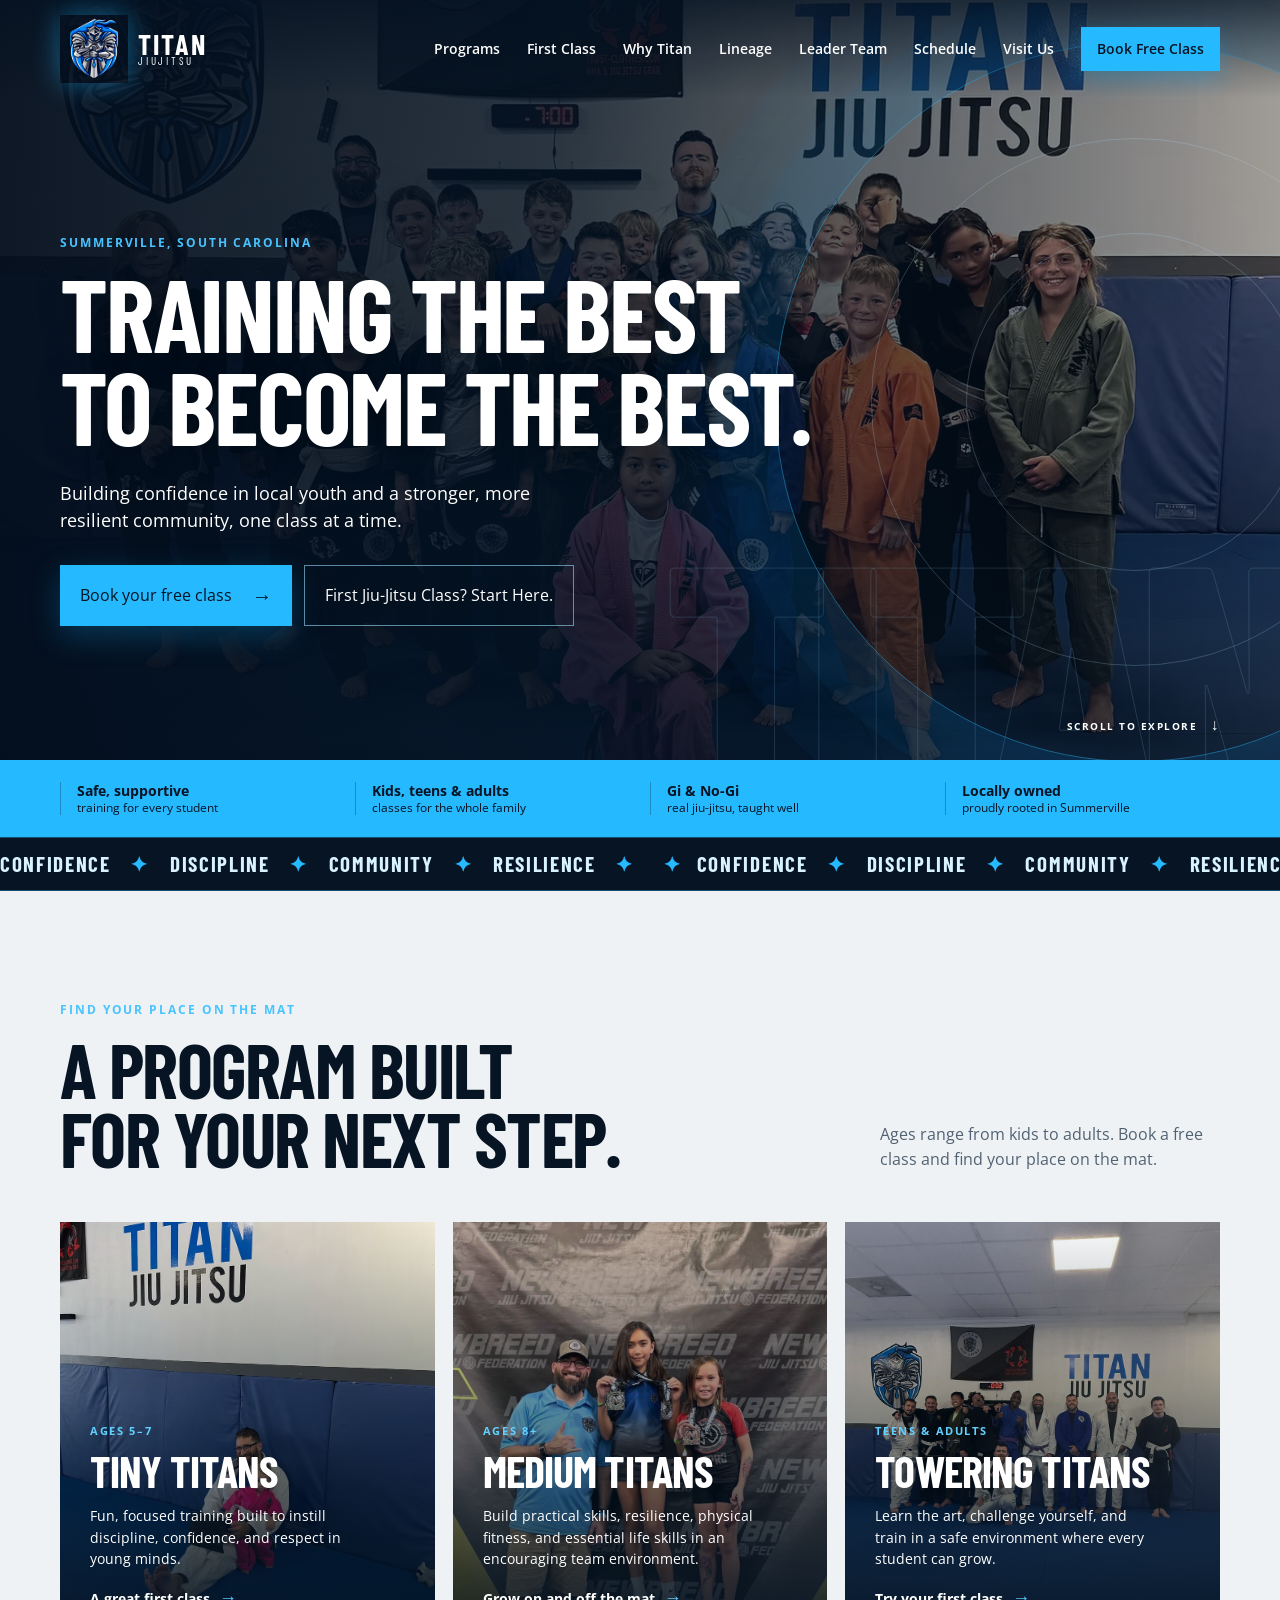
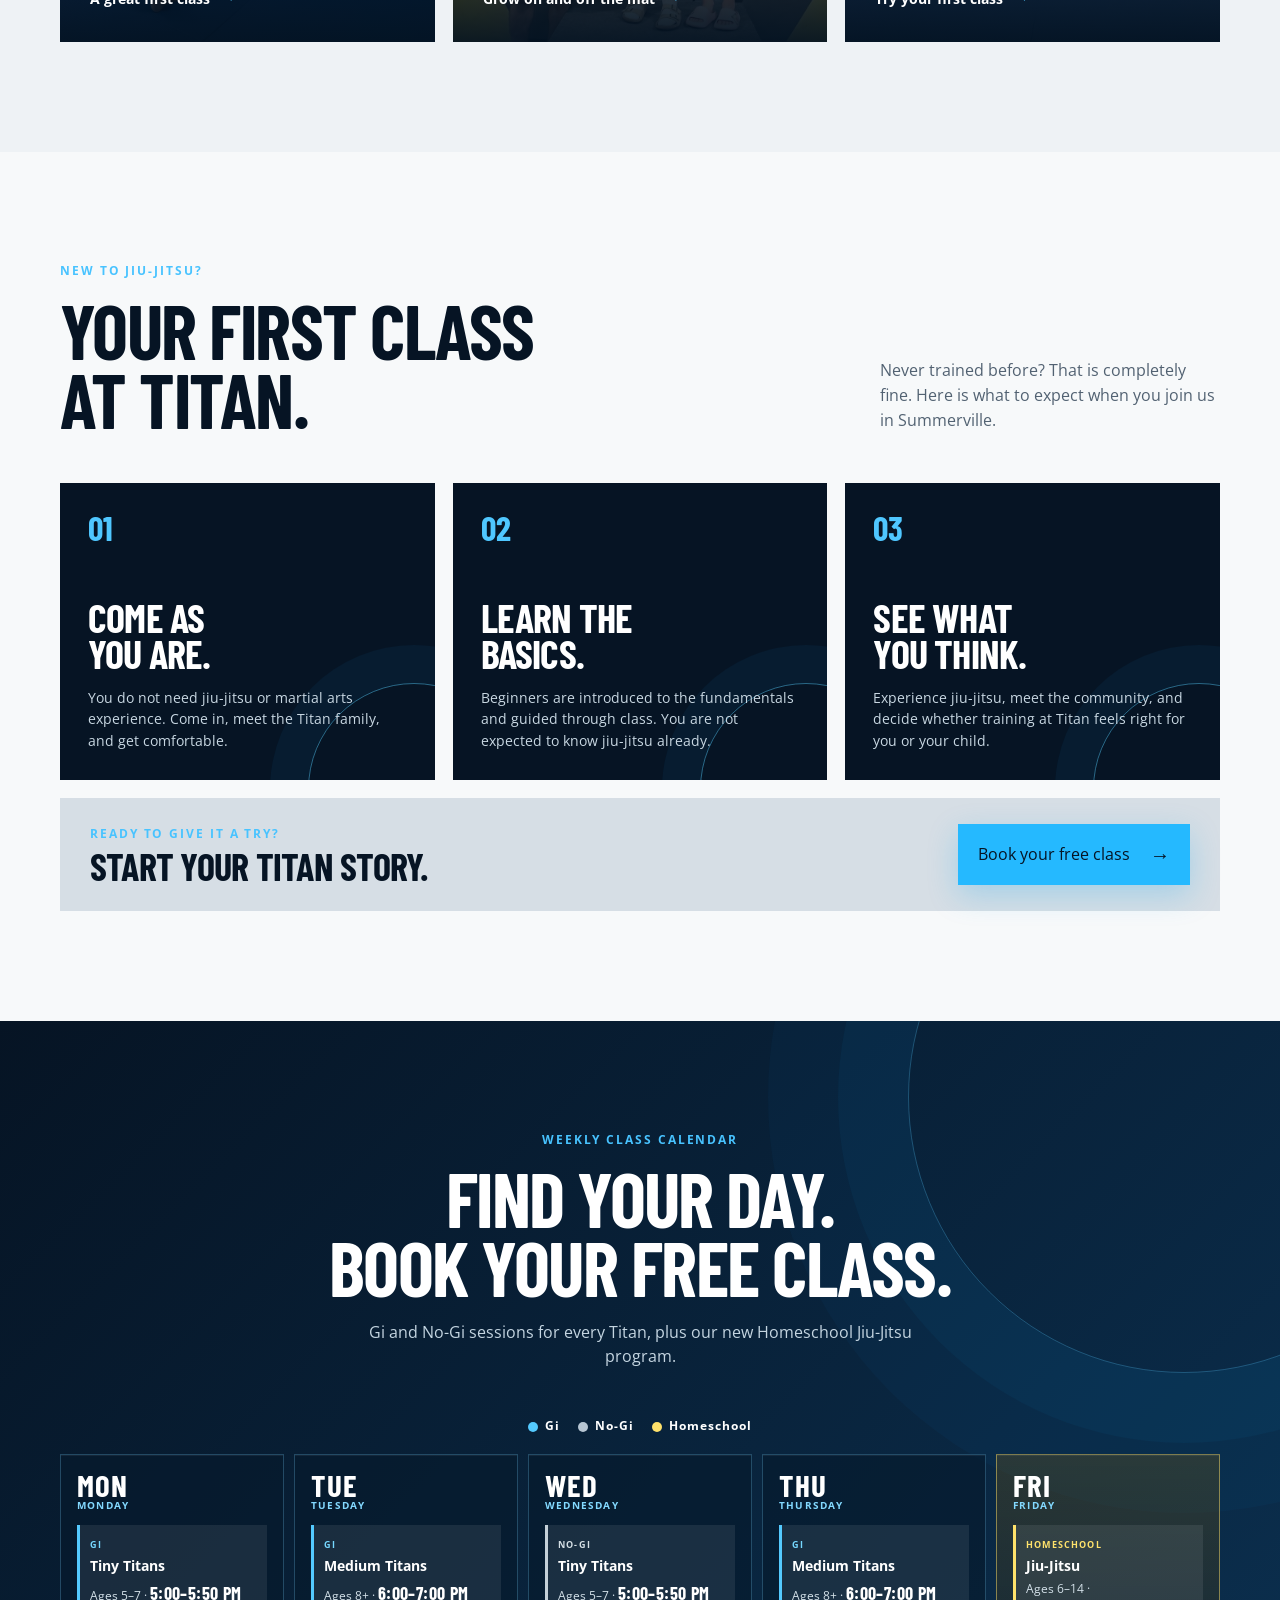
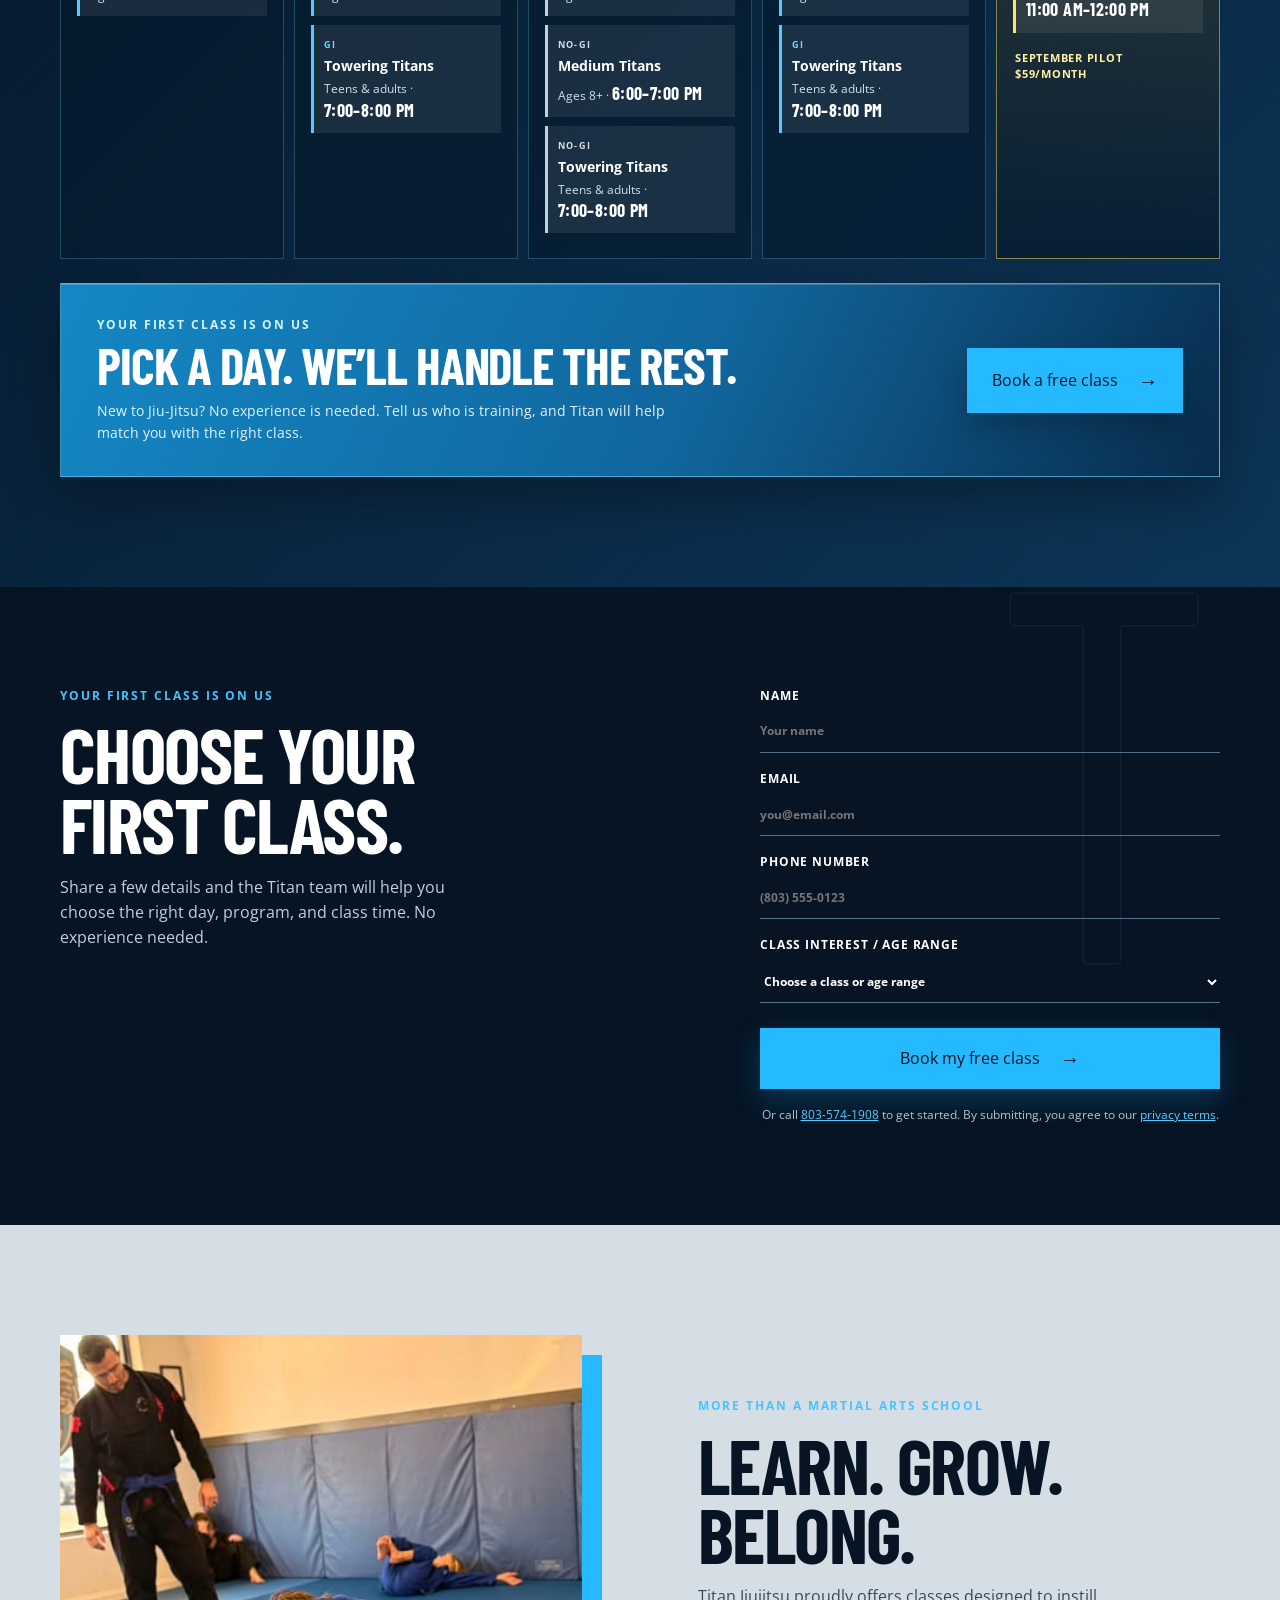
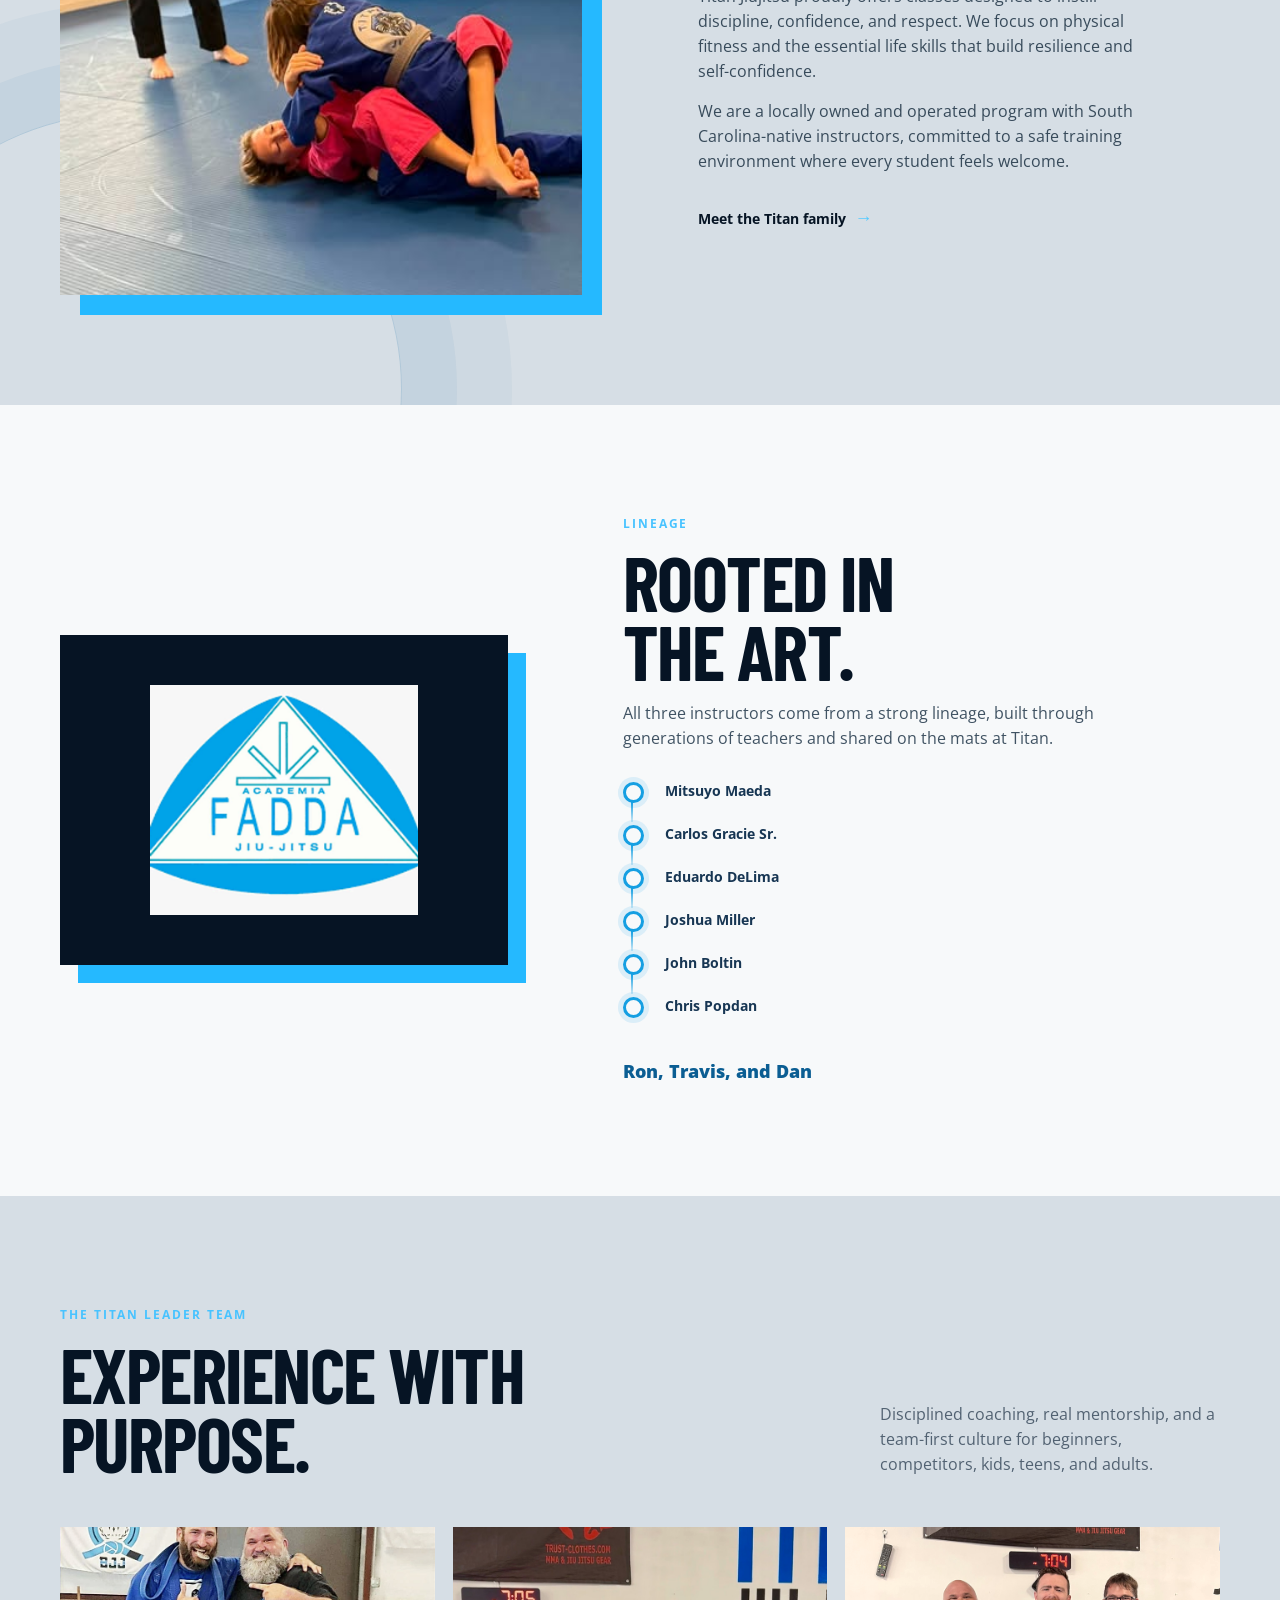
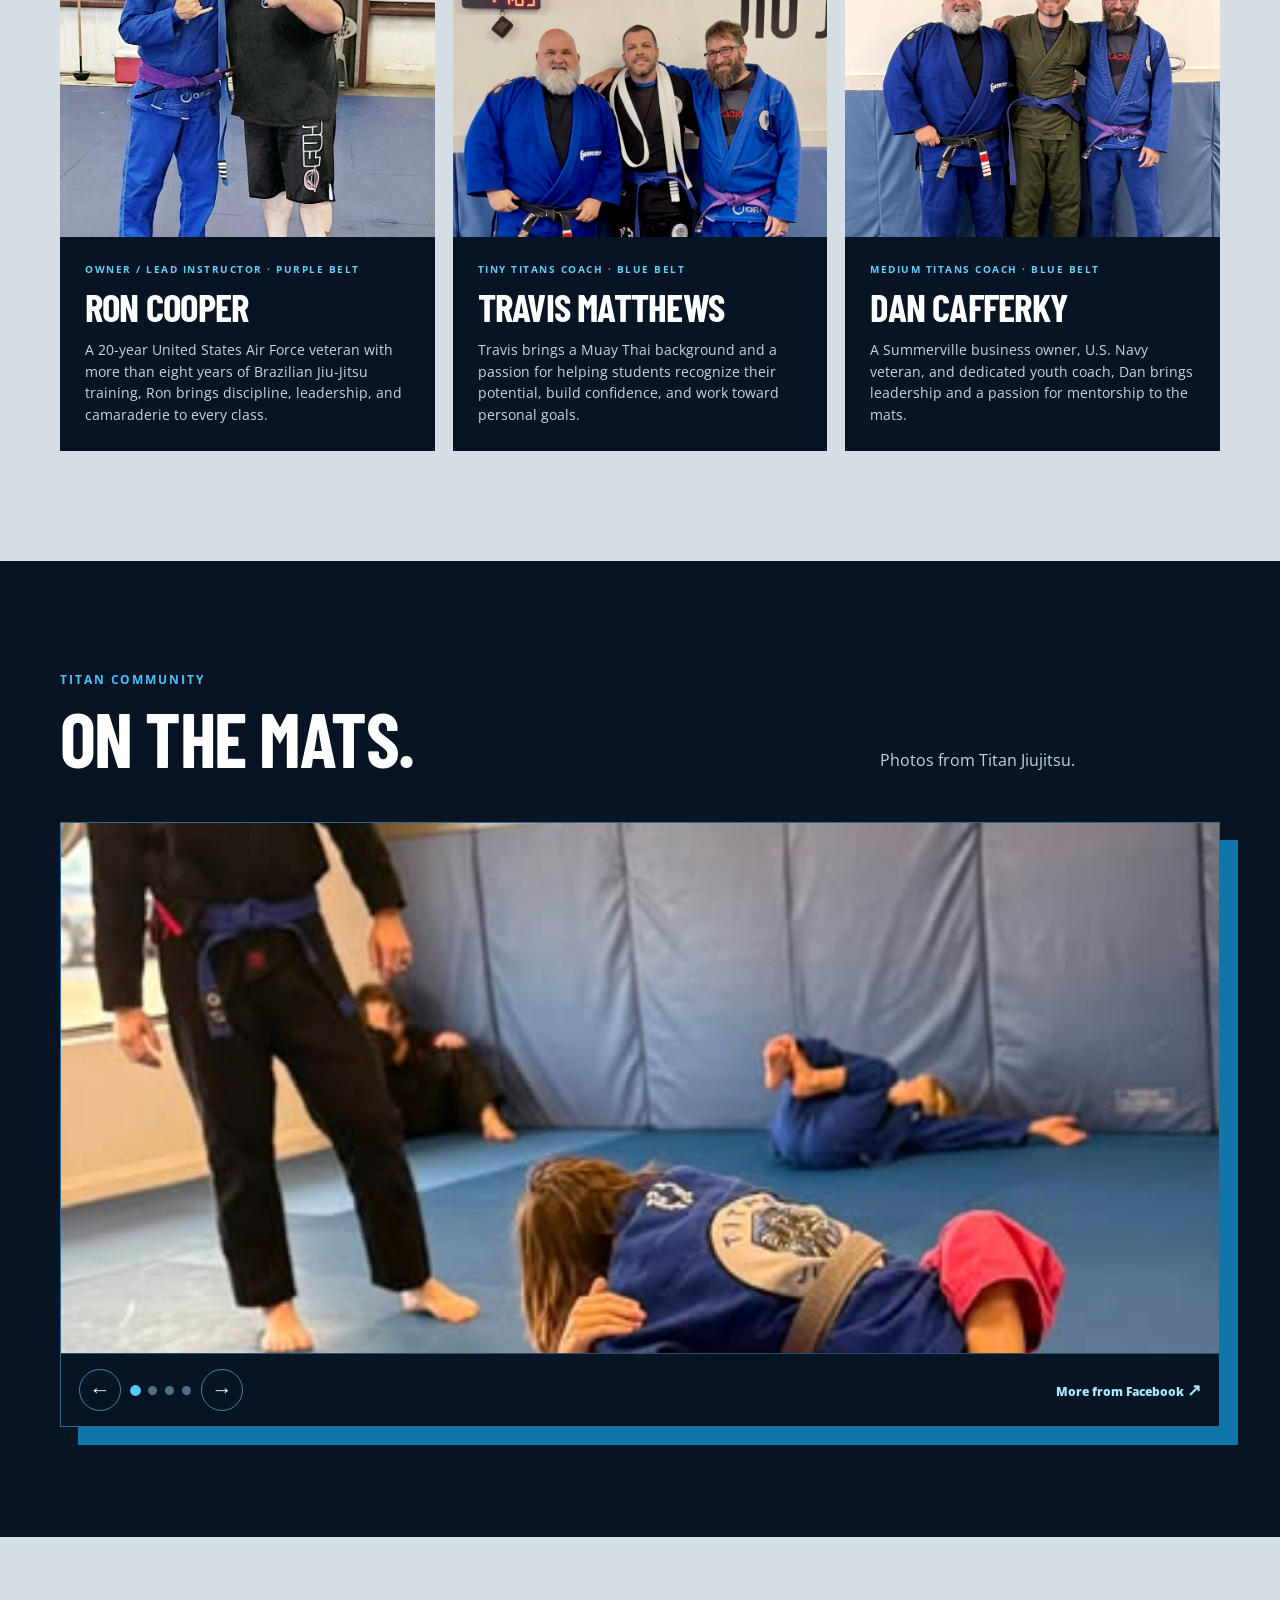
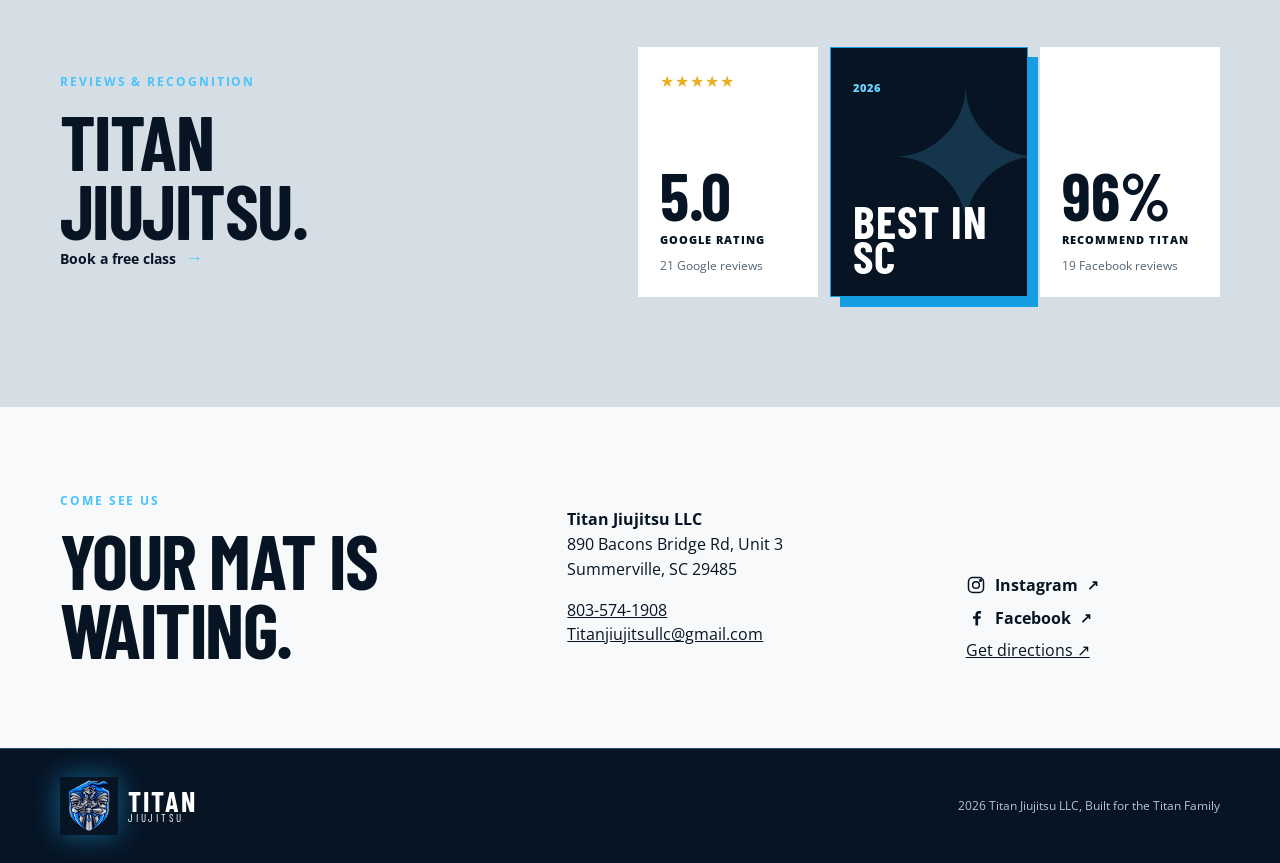
==== commit 7e8f7f8f: "Simplify Titan gallery presentation" ====
--- a/index.html
+++ b/index.html
@@ -248,13 +248,13 @@
 
       <section class="section social-feed titan-gallery" id="facebook-gallery">
         <div class="container">
-          <div class="section-heading split-heading"><div><p class="eyebrow">FROM THE TITAN FAMILY</p><h2>Every age.<br />One team.</h2></div><p>A look at the hard work, friendships, and milestones shared by the Titan community.</p></div>
+          <div class="section-heading split-heading"><div><p class="eyebrow">TITAN COMMUNITY</p><h2>On the mats.</h2></div><p>Photos from Titan Jiujitsu.</p></div>
           <div class="photo-slider" aria-roledescription="carousel" aria-label="Titan Jiujitsu photo gallery">
             <div class="photo-slides">
-              <figure class="photo-slide is-active"><img src="assets/learn-grow-belong-facebook.jpg" alt="Young Titan students practicing Jiu-Jitsu with a coach" width="1536" height="2048" loading="lazy" decoding="async" /><figcaption><span>TINY TITANS</span><strong>Confidence starts early.</strong></figcaption></figure>
-              <figure class="photo-slide"><img src="assets/medium-titans.avif" alt="Medium Titan students celebrating competition medals with their coach" width="900" height="1200" loading="lazy" decoding="async" /><figcaption><span>MEDIUM TITANS</span><strong>Celebrating the work.</strong></figcaption></figure>
-              <figure class="photo-slide"><img src="assets/towering-titans.avif" alt="Towering Titans adult Jiu-Jitsu class together on the mats" width="900" height="1200" loading="lazy" decoding="async" /><figcaption><span>TOWERING TITANS</span><strong>Challenge yourself together.</strong></figcaption></figure>
-              <figure class="photo-slide"><img src="assets/travis-matthews.avif" alt="Titan Jiujitsu instructors together in the academy" width="900" height="1125" loading="lazy" decoding="async" /><figcaption><span>TITAN LEADERS</span><strong>Coaches who show up.</strong></figcaption></figure>
+              <figure class="photo-slide is-active"><img src="assets/learn-grow-belong-facebook.jpg" alt="Young Titan students practicing Jiu-Jitsu with a coach" width="1536" height="2048" loading="lazy" decoding="async" /></figure>
+              <figure class="photo-slide"><img src="assets/medium-titans.avif" alt="Medium Titan students celebrating competition medals with their coach" width="900" height="1200" loading="lazy" decoding="async" /></figure>
+              <figure class="photo-slide"><img src="assets/towering-titans.avif" alt="Towering Titans adult Jiu-Jitsu class together on the mats" width="900" height="1200" loading="lazy" decoding="async" /></figure>
+              <figure class="photo-slide"><img src="assets/travis-matthews.avif" alt="Titan Jiujitsu instructors together in the academy" width="900" height="1125" loading="lazy" decoding="async" /></figure>
             </div>
             <div class="slider-controls"><button class="slider-button slider-prev" type="button" aria-label="Show previous photo">←</button><div class="slider-dots" role="tablist" aria-label="Choose gallery photo"><button type="button" class="is-active" role="tab" aria-label="Show Tiny Titans photo" aria-selected="true"></button><button type="button" role="tab" aria-label="Show Medium Titans photo" aria-selected="false"></button><button type="button" role="tab" aria-label="Show Towering Titans photo" aria-selected="false"></button><button type="button" role="tab" aria-label="Show Titan leaders photo" aria-selected="false"></button></div><button class="slider-button slider-next" type="button" aria-label="Show next photo">→</button><a href="https://www.facebook.com/TitanJiujitsuLLC" target="_blank" rel="noreferrer">More from Facebook <span>↗</span></a></div>
           </div>
@@ -263,10 +263,10 @@
 
       <section class="section titan-proof" id="reviews">
         <div class="container proof-showcase">
-          <div class="proof-copy"><p class="eyebrow">TITAN IS SHOWING UP</p><h2>Trusted on<br />and off the mat.</h2><p>Families come to Titan for thoughtful coaching, a supportive room, and Jiu-Jitsu that helps students grow well beyond class time.</p><a class="text-link" href="#trial">Book a free class <span>→</span></a></div>
+          <div class="proof-copy"><p class="eyebrow">REVIEWS &amp; RECOGNITION</p><h2>Titan<br />Jiujitsu.</h2><a class="text-link" href="#trial">Book a free class <span>→</span></a></div>
           <div class="proof-awards">
             <article class="review-score"><div class="star-row" aria-label="5 out of 5 stars">★★★★★</div><strong>5.0</strong><span>Google rating</span><p>21 Google reviews</p></article>
-            <article class="award-card"><span>2026</span><strong>BEST IN<br />SC</strong><p>Celebrating the Titan family.</p></article>
+            <article class="award-card"><span>2026</span><strong>BEST IN<br />SC</strong></article>
             <article class="facebook-score"><strong>96%</strong><span>recommend Titan</span><p>19 Facebook reviews</p></article>
           </div>
         </div>
--- a/fixes.css
+++ b/fixes.css
@@ -40,8 +40,8 @@
 
 .titan-gallery { background: #061424; color: #fff; }.titan-gallery .split-heading > p { color: #c2d5e1; }
 .photo-slider { overflow: hidden; border: 1px solid rgba(99, 209, 255, .46); background: #061424; box-shadow: 18px 18px 0 rgba(21,159,226,.7); }
-.photo-slides { position: relative; min-height: 530px; }.photo-slide { position: absolute; inset: 0; display: grid; grid-template-columns: 1.15fr .85fr; margin: 0; opacity: 0; pointer-events: none; transition: opacity .65s ease; }.photo-slide.is-active { position: relative; opacity: 1; pointer-events: auto; }
-.photo-slide img { width: 100%; height: 530px; object-fit: cover; object-position: center; }.photo-slide figcaption { display: flex; flex-direction: column; justify-content: flex-end; padding: 52px 42px; background: linear-gradient(145deg, #11699f, #071b2f 70%); }.photo-slide figcaption span { margin-bottom: 14px; color: #7dd9ff; font-size: 11px; font-weight: 800; letter-spacing: .16em; }.photo-slide figcaption strong { font-family: "Barlow Condensed", sans-serif; font-size: clamp(44px, 5vw, 74px); line-height: .88; text-transform: uppercase; }
+.photo-slides { position: relative; min-height: 530px; }.photo-slide { position: absolute; inset: 0; margin: 0; opacity: 0; pointer-events: none; transition: opacity .65s ease; }.photo-slide.is-active { position: relative; opacity: 1; pointer-events: auto; }
+.photo-slide img { width: 100%; height: 530px; display: block; object-fit: cover; object-position: center 38%; }
 .slider-controls { display: flex; align-items: center; gap: 10px; padding: 15px 18px; border-top: 1px solid rgba(99,209,255,.33); }.slider-button { width: 42px; height: 42px; border: 1px solid rgba(114,218,255,.55); border-radius: 50%; background: transparent; color: #fff; cursor: pointer; font-size: 21px; }.slider-button:hover { background: #25b9ff; color: #061424; }.slider-dots { display: flex; gap: 8px; }.slider-dots button { width: 9px; height: 9px; padding: 0; border: 0; border-radius: 50%; background: #526f85; cursor: pointer; }.slider-dots button.is-active { background: #55caff; transform: scale(1.2); }.slider-controls a { margin-left: auto; color: #a8e7ff; font-size: 12px; font-weight: 800; text-decoration: none; }.slider-controls a span { font-size: 17px; }
 .titan-proof { background: #d6dee5; overflow: hidden; }.proof-showcase { display: grid; grid-template-columns: .9fr 1.1fr; gap: 8vw; align-items: center; }.proof-copy > p:not(.eyebrow) { max-width: 450px; color: #405363; }.proof-awards { display: grid; grid-template-columns: 1fr 1.1fr 1fr; gap: 12px; align-items: stretch; }.proof-awards article { min-height: 250px; padding: 22px; display: flex; flex-direction: column; justify-content: flex-end; }.review-score, .facebook-score { background: #fff; color: #061424; }.star-row { margin-bottom: auto; color: #e7af22; font-size: 16px; letter-spacing: .05em; }.review-score strong, .facebook-score strong { font-family: "Barlow Condensed", sans-serif; font-size: 66px; line-height: .8; }.proof-awards span { margin-top: 9px; font-size: 11px; font-weight: 800; letter-spacing: .09em; text-transform: uppercase; }.proof-awards p { margin: 9px 0 0; color: #536575; font-size: 12px; }.award-card { position: relative; overflow: hidden; background: #061424; color: #fff; border: 1px solid #159fe2; box-shadow: 10px 10px 0 #159fe2; }.award-card::before { content: "✦"; position: absolute; right: -18px; top: -42px; color: rgba(86, 206, 255, .18); font-size: 190px; }.award-card span { position: relative; margin-bottom: auto; color: #69d4ff; }.award-card strong { position: relative; font-family: "Barlow Condensed", sans-serif; font-size: 46px; line-height: .78; letter-spacing: .02em; }.award-card p { position: relative; color: #c7d9e5; }
 
@@ -62,7 +62,7 @@
   .calendar-day h3 small { display: inline; margin: 0; }
   .schedule-booking { align-items: flex-start; flex-direction: column; padding: 27px 24px; }
   .calendar-booking-cta { width: 100%; }
-  .photo-slider { box-shadow: 10px 10px 0 rgba(21,159,226,.7); }.photo-slides { min-height: 540px; }.photo-slide { grid-template-columns: 1fr; grid-template-rows: 1fr auto; }.photo-slide img { height: 380px; }.photo-slide figcaption { min-height: 160px; padding: 27px 24px; }.photo-slide figcaption strong { font-size: 48px; }.slider-controls { flex-wrap: wrap; }.slider-controls a { width: 100%; margin-left: 0; padding-top: 5px; }.proof-showcase { grid-template-columns: 1fr; gap: 42px; }.proof-awards { grid-template-columns: 1fr 1.15fr 1fr; gap: 8px; }.proof-awards article { min-height: 205px; padding: 15px; }.review-score strong, .facebook-score strong { font-size: 54px; }.award-card strong { font-size: 37px; }.proof-awards p { font-size: 10px; }
+  .photo-slider { box-shadow: 10px 10px 0 rgba(21,159,226,.7); }.photo-slides { min-height: 380px; }.photo-slide img { height: 380px; }.slider-controls { flex-wrap: wrap; }.slider-controls a { width: 100%; margin-left: 0; padding-top: 5px; }.proof-showcase { grid-template-columns: 1fr; gap: 42px; }.proof-awards { grid-template-columns: 1fr 1.15fr 1fr; gap: 8px; }.proof-awards article { min-height: 205px; padding: 15px; }.review-score strong, .facebook-score strong { font-size: 54px; }.award-card strong { font-size: 37px; }.proof-awards p { font-size: 10px; }
 }
 
 @media (prefers-reduced-motion: reduce) {
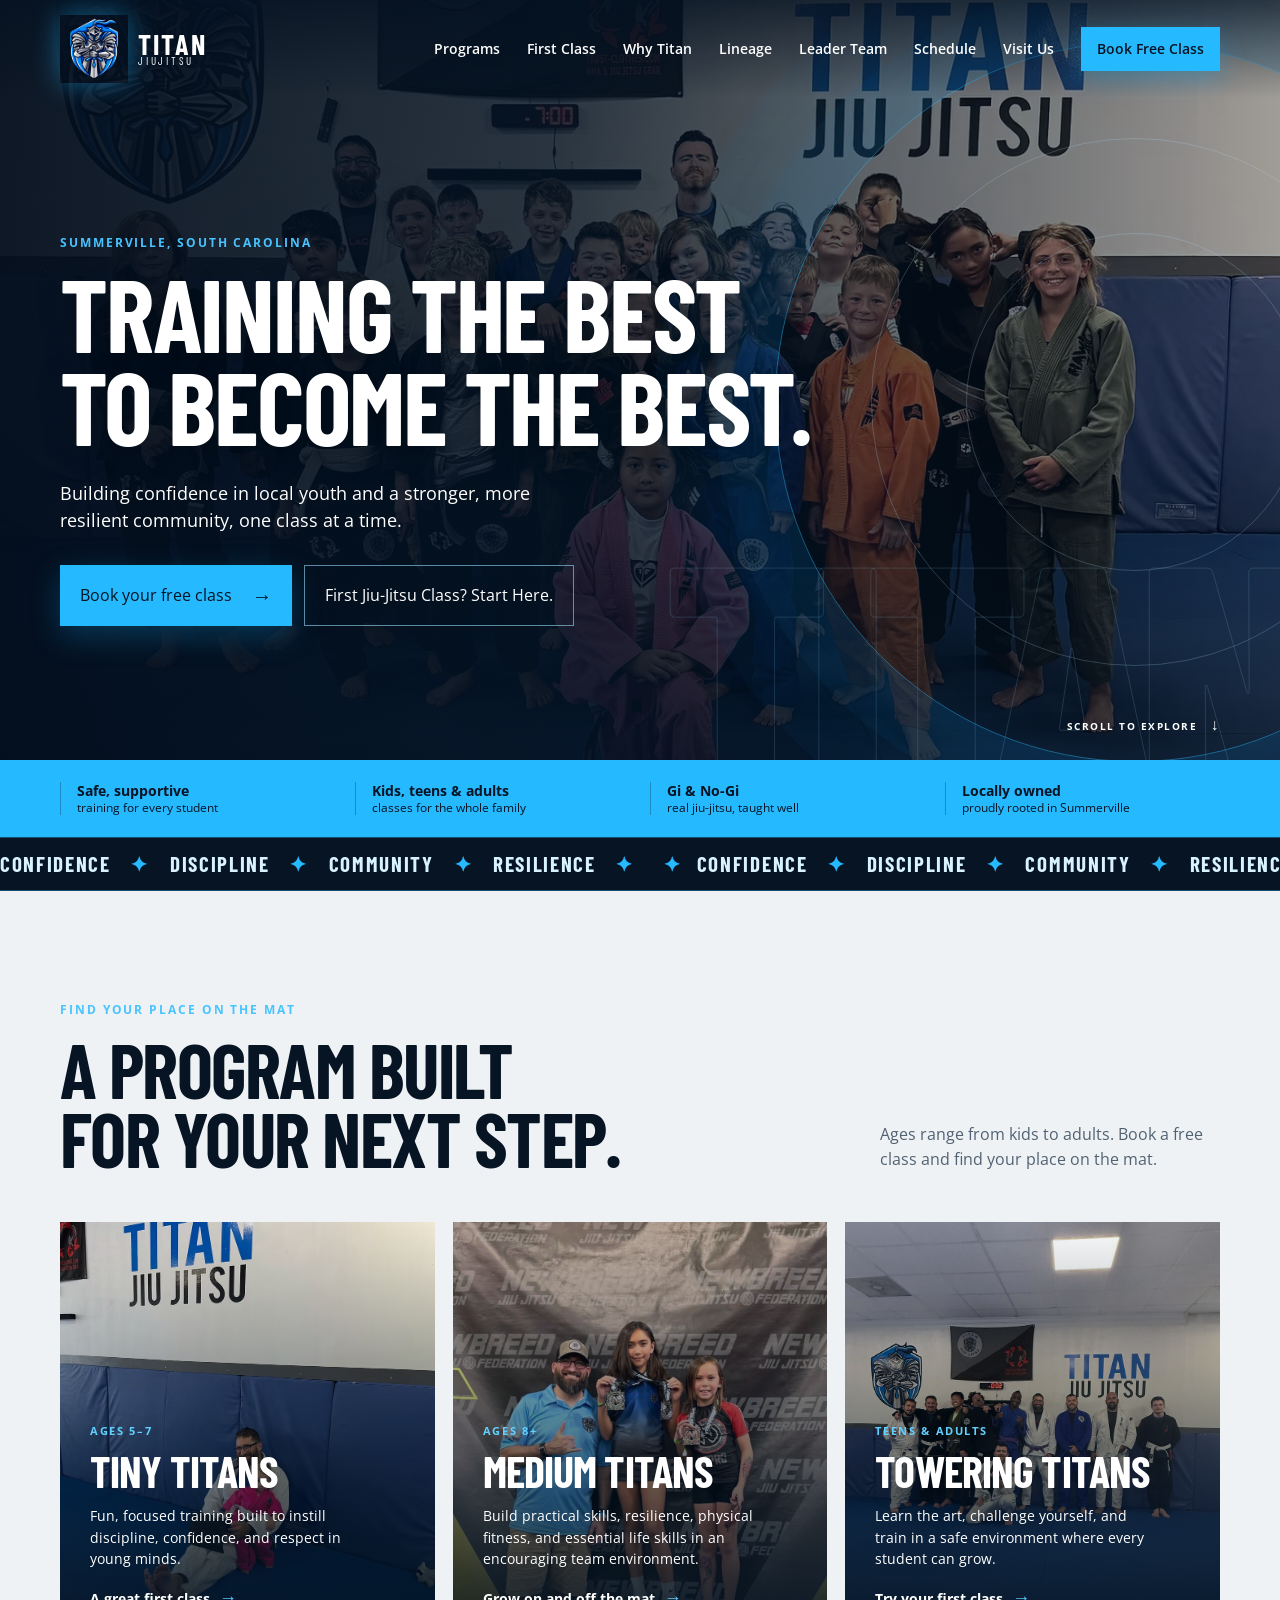
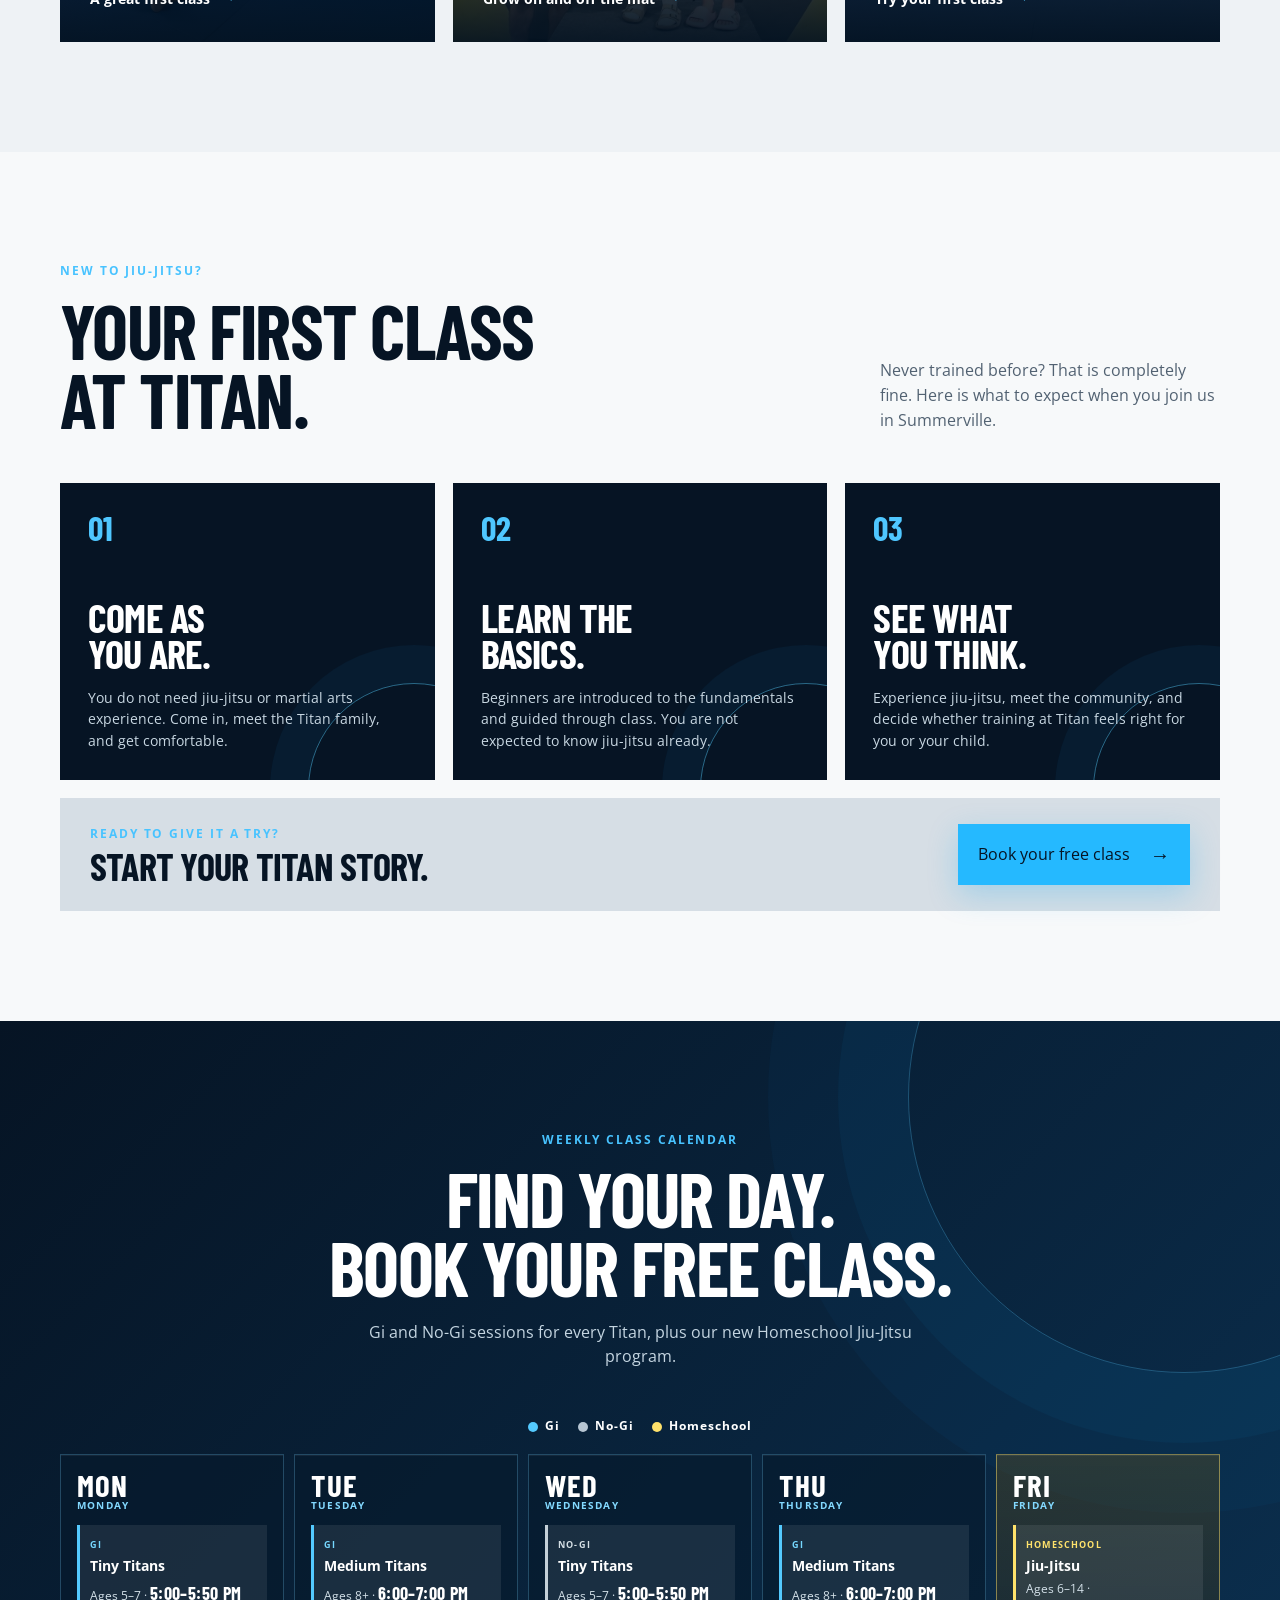
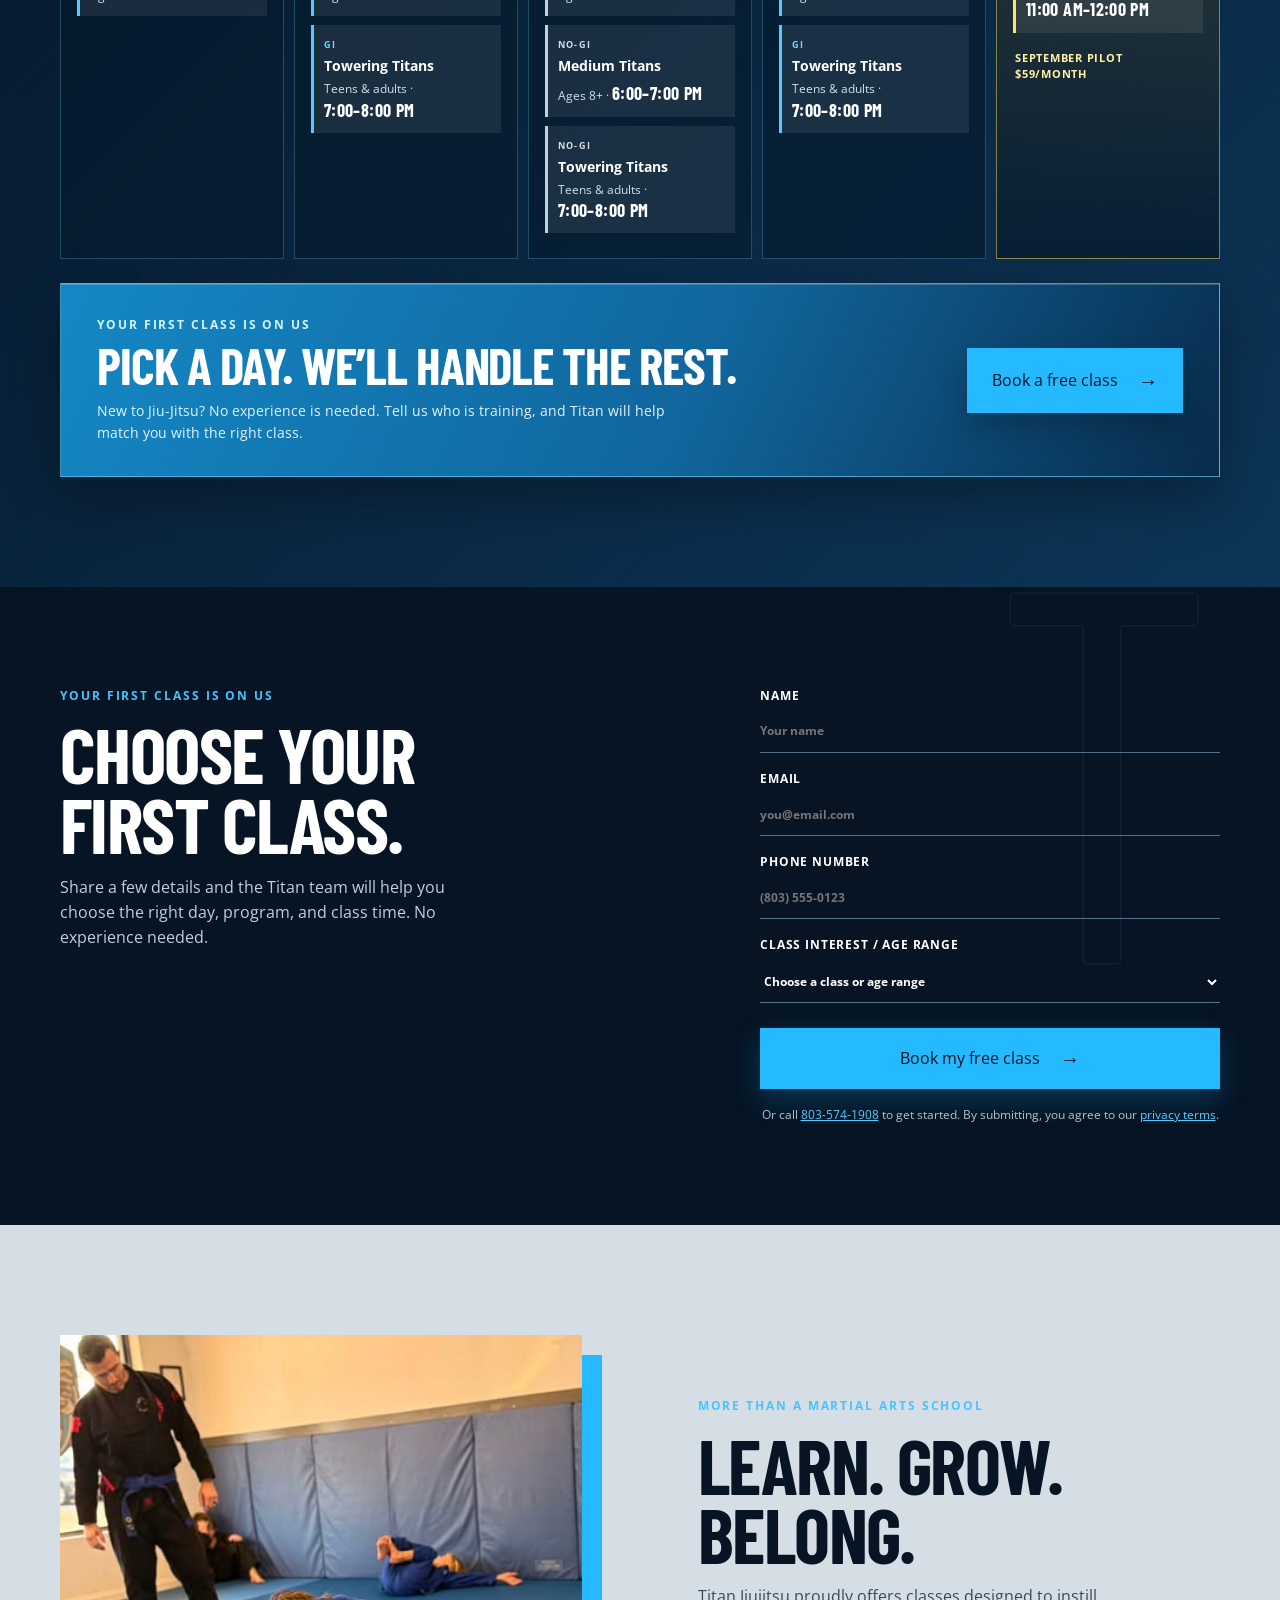
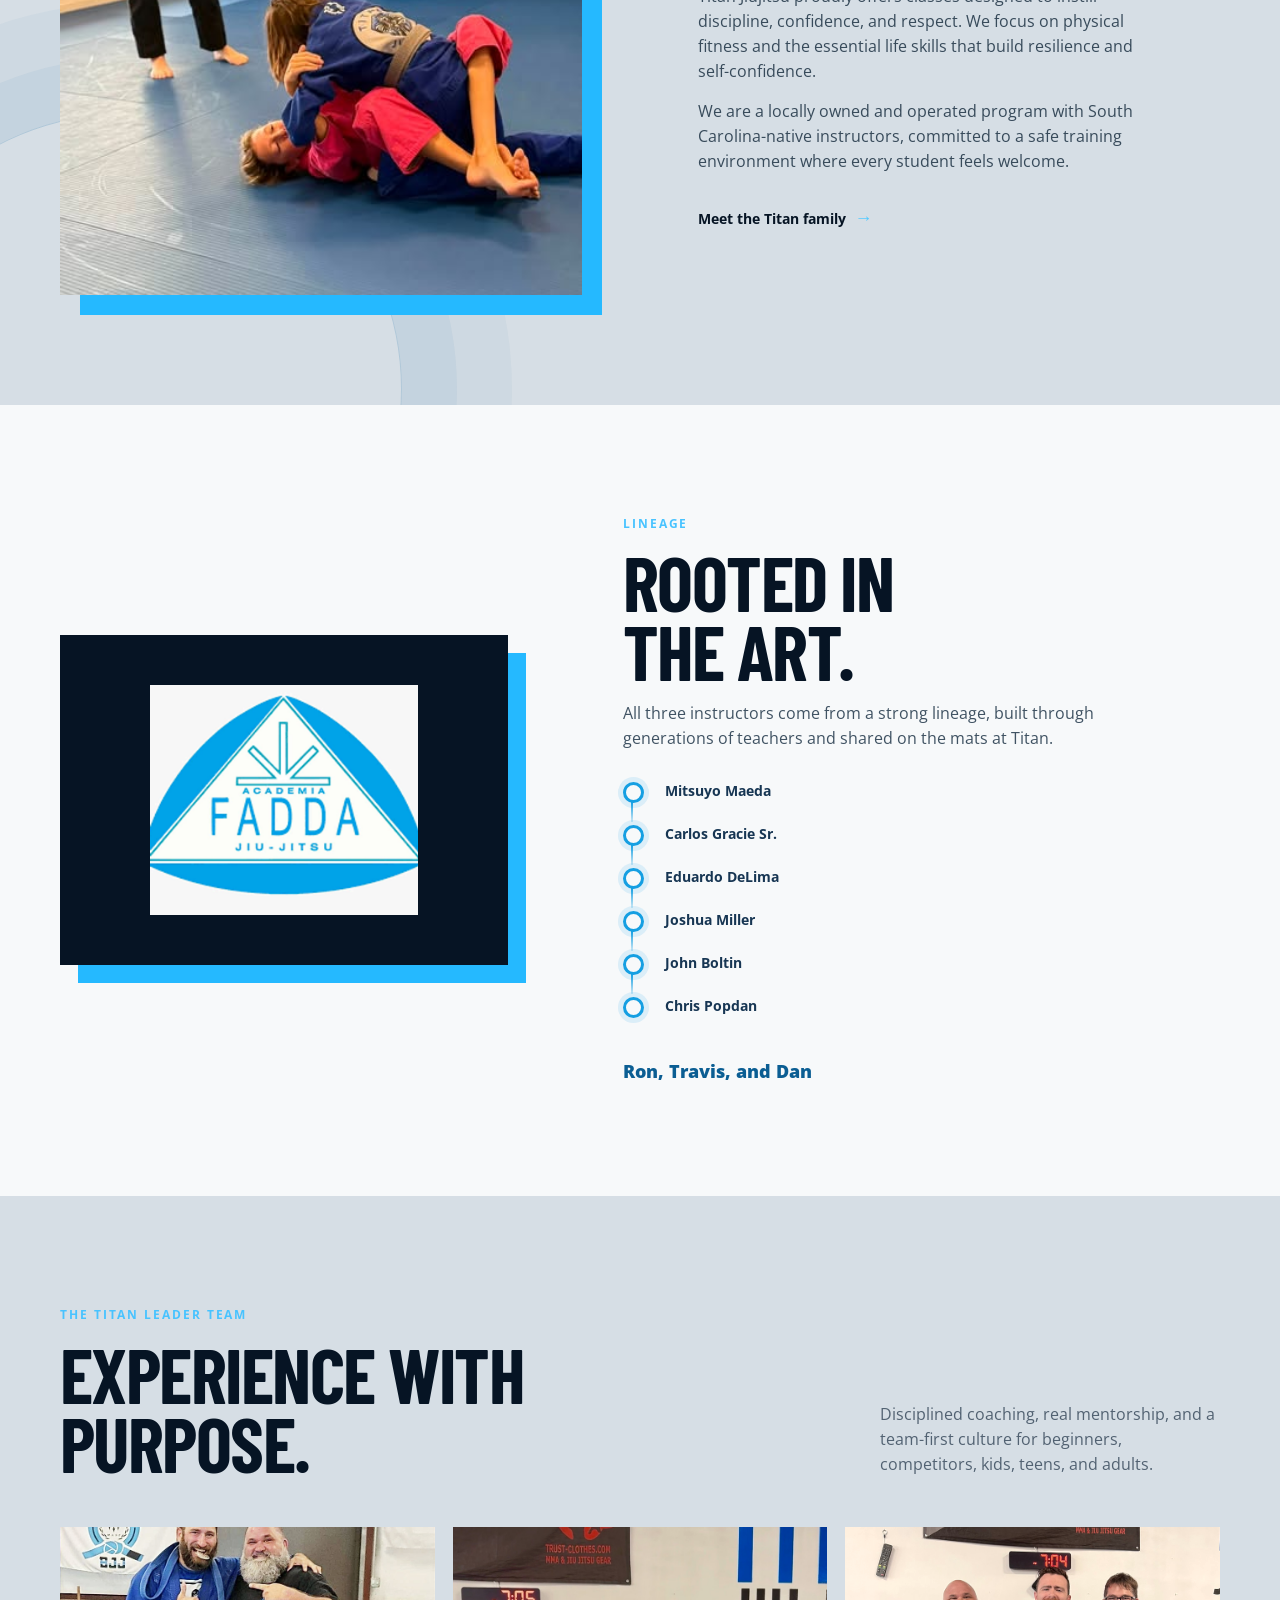
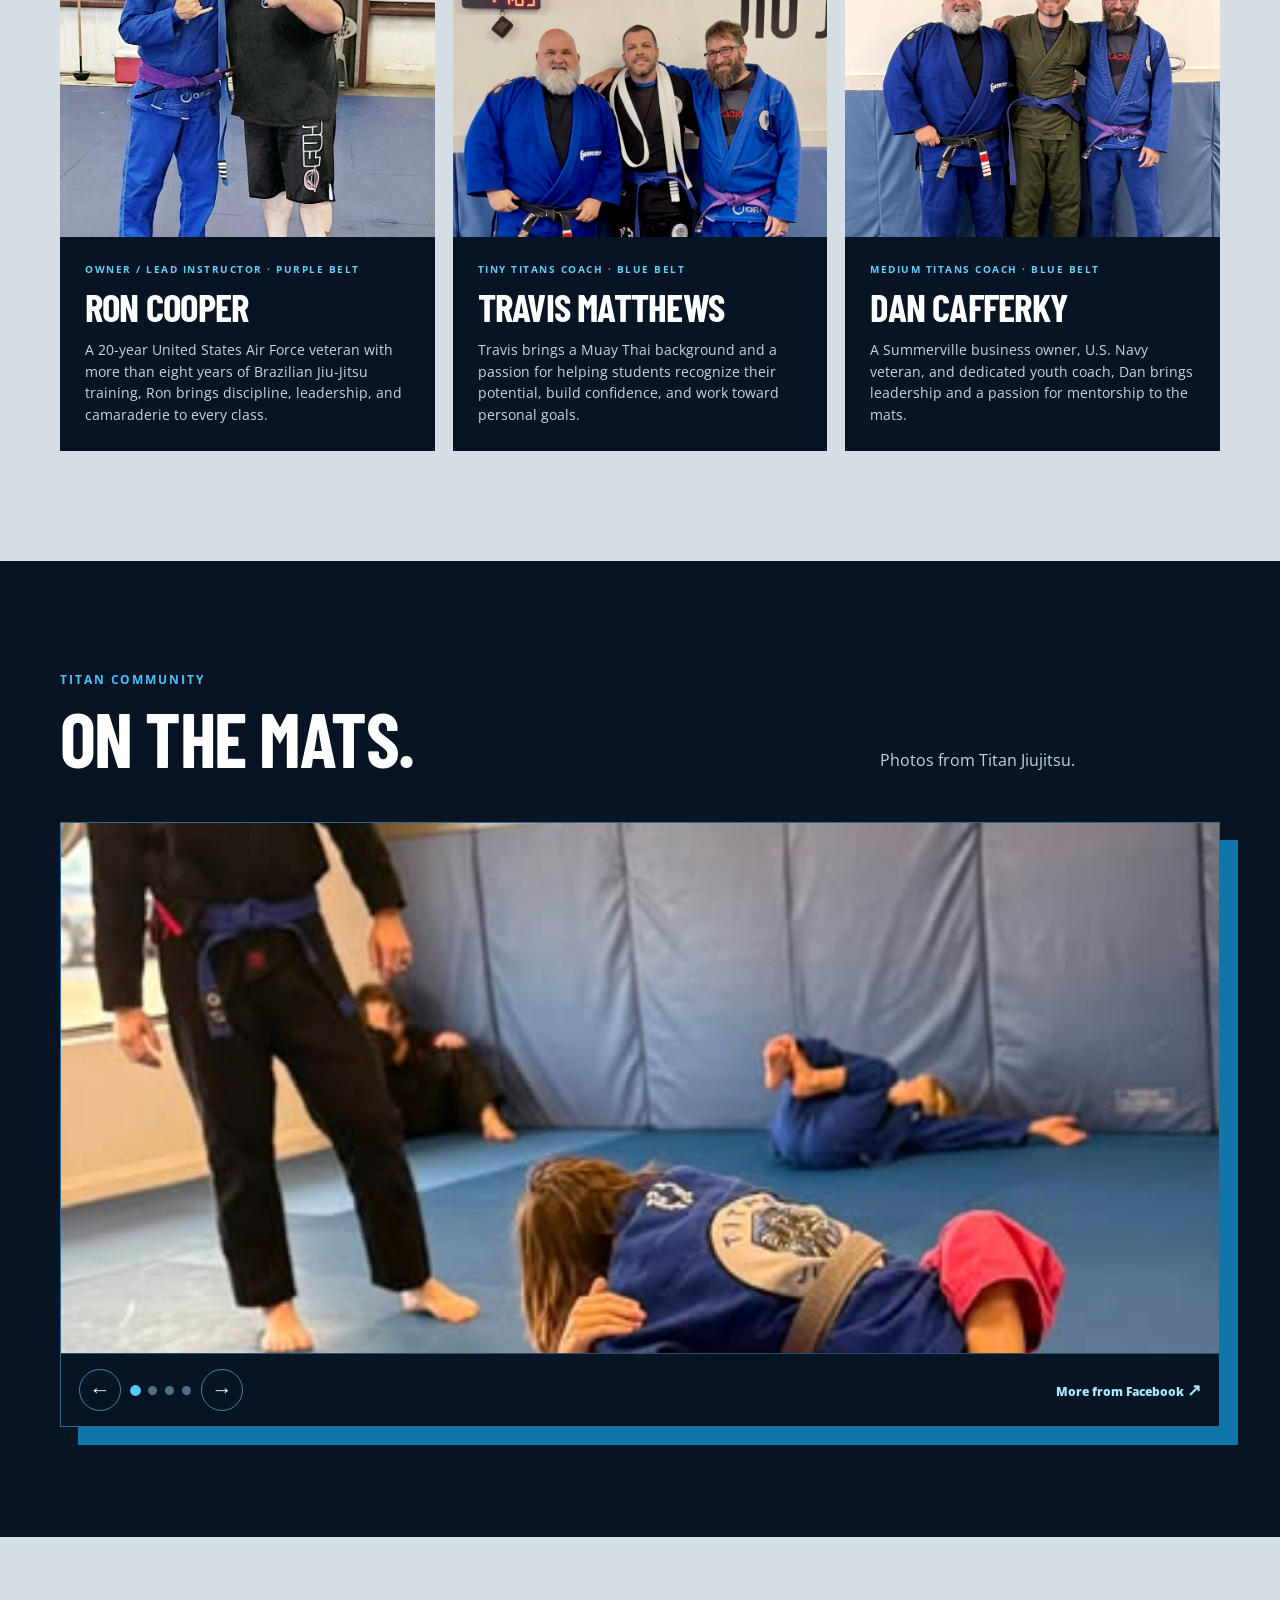
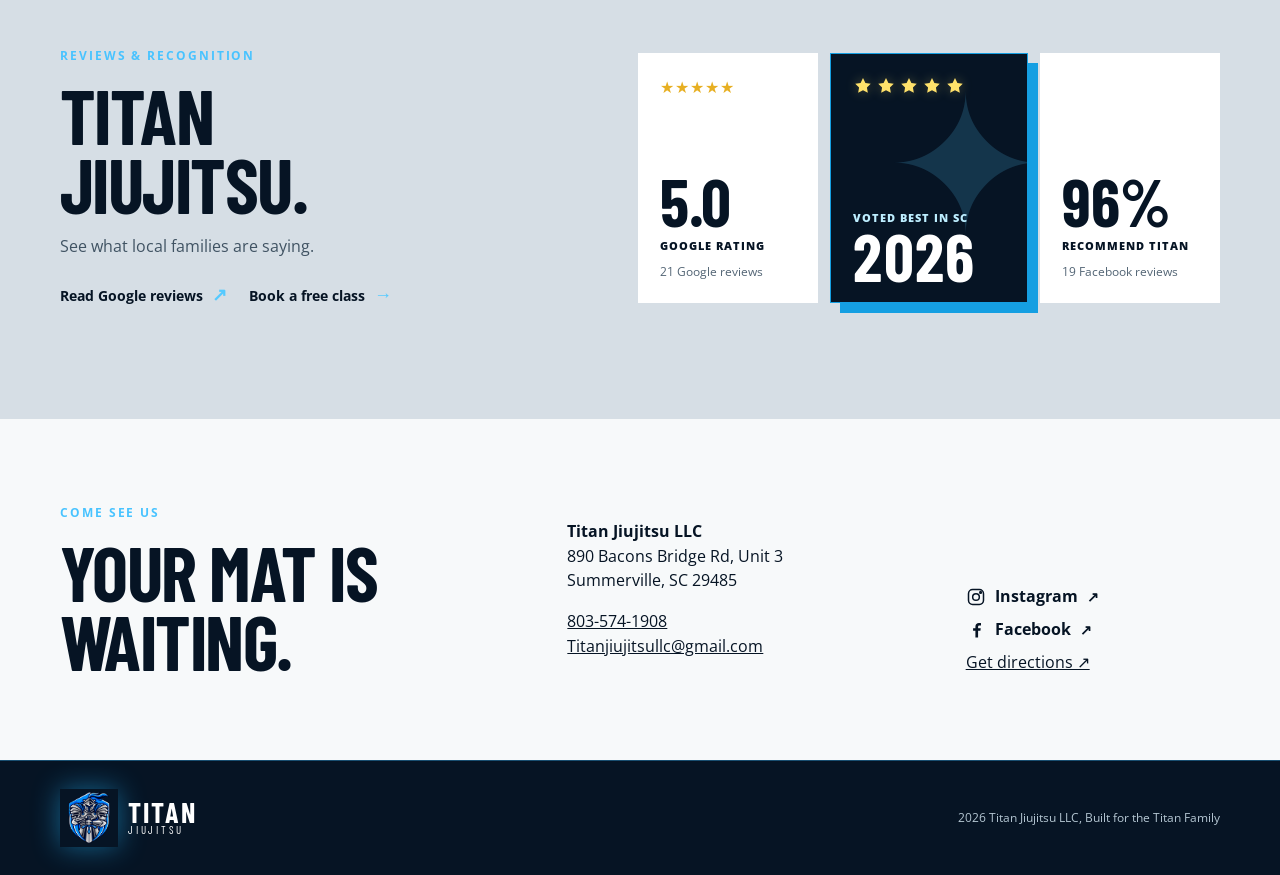
==== commit d24d4a37: "Enhance Titan review visual" ====
--- a/index.html
+++ b/index.html
@@ -263,10 +263,10 @@
 
       <section class="section titan-proof" id="reviews">
         <div class="container proof-showcase">
-          <div class="proof-copy"><p class="eyebrow">REVIEWS &amp; RECOGNITION</p><h2>Titan<br />Jiujitsu.</h2><a class="text-link" href="#trial">Book a free class <span>→</span></a></div>
+          <div class="proof-copy"><p class="eyebrow">REVIEWS &amp; RECOGNITION</p><h2>Titan<br />Jiujitsu.</h2><p>See what local families are saying.</p><div class="proof-links"><a class="text-link" href="https://www.google.com/maps/search/?api=1&amp;query=Titan+Jiujitsu+LLC+Summerville+SC" target="_blank" rel="noreferrer">Read Google reviews <span>↗</span></a><a class="text-link" href="#trial">Book a free class <span>→</span></a></div></div>
           <div class="proof-awards">
             <article class="review-score"><div class="star-row" aria-label="5 out of 5 stars">★★★★★</div><strong>5.0</strong><span>Google rating</span><p>21 Google reviews</p></article>
-            <article class="award-card"><span>2026</span><strong>BEST IN<br />SC</strong></article>
+            <article class="award-card"><div class="award-stars" aria-label="Five stars"><svg viewBox="0 0 24 24" aria-hidden="true"><path d="m12 2.5 2.9 5.8 6.4.9-4.6 4.5 1.1 6.3-5.8-3-5.8 3 1.1-6.3-4.6-4.5 6.4-.9Z" /></svg><svg viewBox="0 0 24 24" aria-hidden="true"><path d="m12 2.5 2.9 5.8 6.4.9-4.6 4.5 1.1 6.3-5.8-3-5.8 3 1.1-6.3-4.6-4.5 6.4-.9Z" /></svg><svg viewBox="0 0 24 24" aria-hidden="true"><path d="m12 2.5 2.9 5.8 6.4.9-4.6 4.5 1.1 6.3-5.8-3-5.8 3 1.1-6.3-4.6-4.5 6.4-.9Z" /></svg><svg viewBox="0 0 24 24" aria-hidden="true"><path d="m12 2.5 2.9 5.8 6.4.9-4.6 4.5 1.1 6.3-5.8-3-5.8 3 1.1-6.3-4.6-4.5 6.4-.9Z" /></svg><svg viewBox="0 0 24 24" aria-hidden="true"><path d="m12 2.5 2.9 5.8 6.4.9-4.6 4.5 1.1 6.3-5.8-3-5.8 3 1.1-6.3-4.6-4.5 6.4-.9Z" /></svg></div><span>Voted Best in SC</span><strong>2026</strong></article>
             <article class="facebook-score"><strong>96%</strong><span>recommend Titan</span><p>19 Facebook reviews</p></article>
           </div>
         </div>
--- a/fixes.css
+++ b/fixes.css
@@ -43,7 +43,7 @@
 .photo-slides { position: relative; min-height: 530px; }.photo-slide { position: absolute; inset: 0; margin: 0; opacity: 0; pointer-events: none; transition: opacity .65s ease; }.photo-slide.is-active { position: relative; opacity: 1; pointer-events: auto; }
 .photo-slide img { width: 100%; height: 530px; display: block; object-fit: cover; object-position: center 38%; }
 .slider-controls { display: flex; align-items: center; gap: 10px; padding: 15px 18px; border-top: 1px solid rgba(99,209,255,.33); }.slider-button { width: 42px; height: 42px; border: 1px solid rgba(114,218,255,.55); border-radius: 50%; background: transparent; color: #fff; cursor: pointer; font-size: 21px; }.slider-button:hover { background: #25b9ff; color: #061424; }.slider-dots { display: flex; gap: 8px; }.slider-dots button { width: 9px; height: 9px; padding: 0; border: 0; border-radius: 50%; background: #526f85; cursor: pointer; }.slider-dots button.is-active { background: #55caff; transform: scale(1.2); }.slider-controls a { margin-left: auto; color: #a8e7ff; font-size: 12px; font-weight: 800; text-decoration: none; }.slider-controls a span { font-size: 17px; }
-.titan-proof { background: #d6dee5; overflow: hidden; }.proof-showcase { display: grid; grid-template-columns: .9fr 1.1fr; gap: 8vw; align-items: center; }.proof-copy > p:not(.eyebrow) { max-width: 450px; color: #405363; }.proof-awards { display: grid; grid-template-columns: 1fr 1.1fr 1fr; gap: 12px; align-items: stretch; }.proof-awards article { min-height: 250px; padding: 22px; display: flex; flex-direction: column; justify-content: flex-end; }.review-score, .facebook-score { background: #fff; color: #061424; }.star-row { margin-bottom: auto; color: #e7af22; font-size: 16px; letter-spacing: .05em; }.review-score strong, .facebook-score strong { font-family: "Barlow Condensed", sans-serif; font-size: 66px; line-height: .8; }.proof-awards span { margin-top: 9px; font-size: 11px; font-weight: 800; letter-spacing: .09em; text-transform: uppercase; }.proof-awards p { margin: 9px 0 0; color: #536575; font-size: 12px; }.award-card { position: relative; overflow: hidden; background: #061424; color: #fff; border: 1px solid #159fe2; box-shadow: 10px 10px 0 #159fe2; }.award-card::before { content: "✦"; position: absolute; right: -18px; top: -42px; color: rgba(86, 206, 255, .18); font-size: 190px; }.award-card span { position: relative; margin-bottom: auto; color: #69d4ff; }.award-card strong { position: relative; font-family: "Barlow Condensed", sans-serif; font-size: 46px; line-height: .78; letter-spacing: .02em; }.award-card p { position: relative; color: #c7d9e5; }
+.titan-proof { background: #d6dee5; overflow: hidden; }.proof-showcase { display: grid; grid-template-columns: .9fr 1.1fr; gap: 8vw; align-items: center; }.proof-copy > p:not(.eyebrow) { max-width: 450px; color: #405363; }.proof-links { display: flex; flex-wrap: wrap; gap: 22px; margin-top: 22px; }.proof-awards { display: grid; grid-template-columns: 1fr 1.1fr 1fr; gap: 12px; align-items: stretch; }.proof-awards article { min-height: 250px; padding: 22px; display: flex; flex-direction: column; justify-content: flex-end; }.review-score, .facebook-score { background: #fff; color: #061424; }.star-row { margin-bottom: auto; color: #e7af22; font-size: 16px; letter-spacing: .05em; }.review-score strong, .facebook-score strong { font-family: "Barlow Condensed", sans-serif; font-size: 66px; line-height: .8; }.proof-awards span { margin-top: 9px; font-size: 11px; font-weight: 800; letter-spacing: .09em; text-transform: uppercase; }.proof-awards p { margin: 9px 0 0; color: #536575; font-size: 12px; }.award-card { position: relative; overflow: hidden; background: #061424; color: #fff; border: 1px solid #159fe2; box-shadow: 10px 10px 0 #159fe2; }.award-card::before { content: "✦"; position: absolute; right: -18px; top: -42px; color: rgba(86, 206, 255, .18); font-size: 190px; }.award-card span { position: relative; margin-top: auto; color: #bdeeff; }.award-card strong { position: relative; margin-top: 5px; font-family: "Barlow Condensed", sans-serif; font-size: 66px; line-height: .75; letter-spacing: .02em; }.award-stars { position: relative; display: flex; gap: 3px; color: #ffe26b; }.award-stars svg { width: 20px; height: 20px; fill: currentColor; filter: drop-shadow(0 0 6px rgba(255,226,107,.32)); }
 
 @keyframes titan-ticker {
   to { transform: translateX(-50%); }
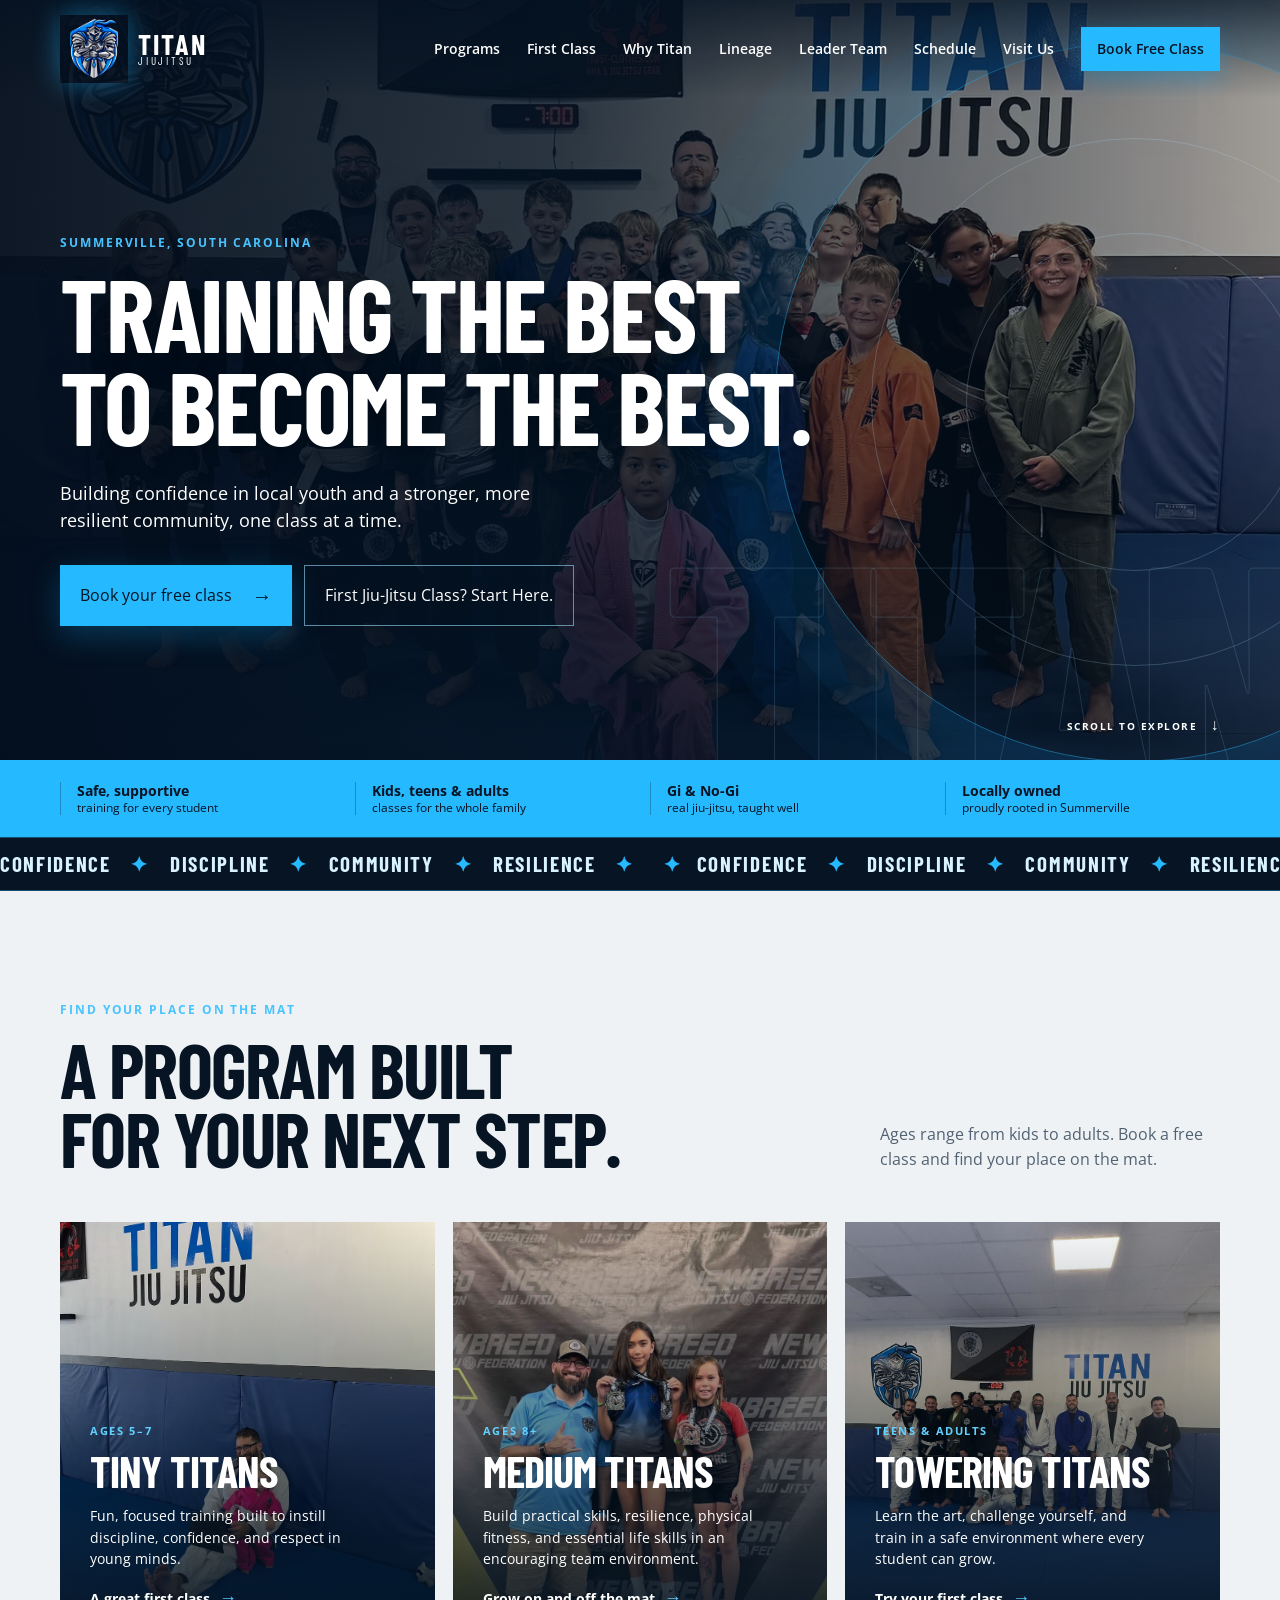
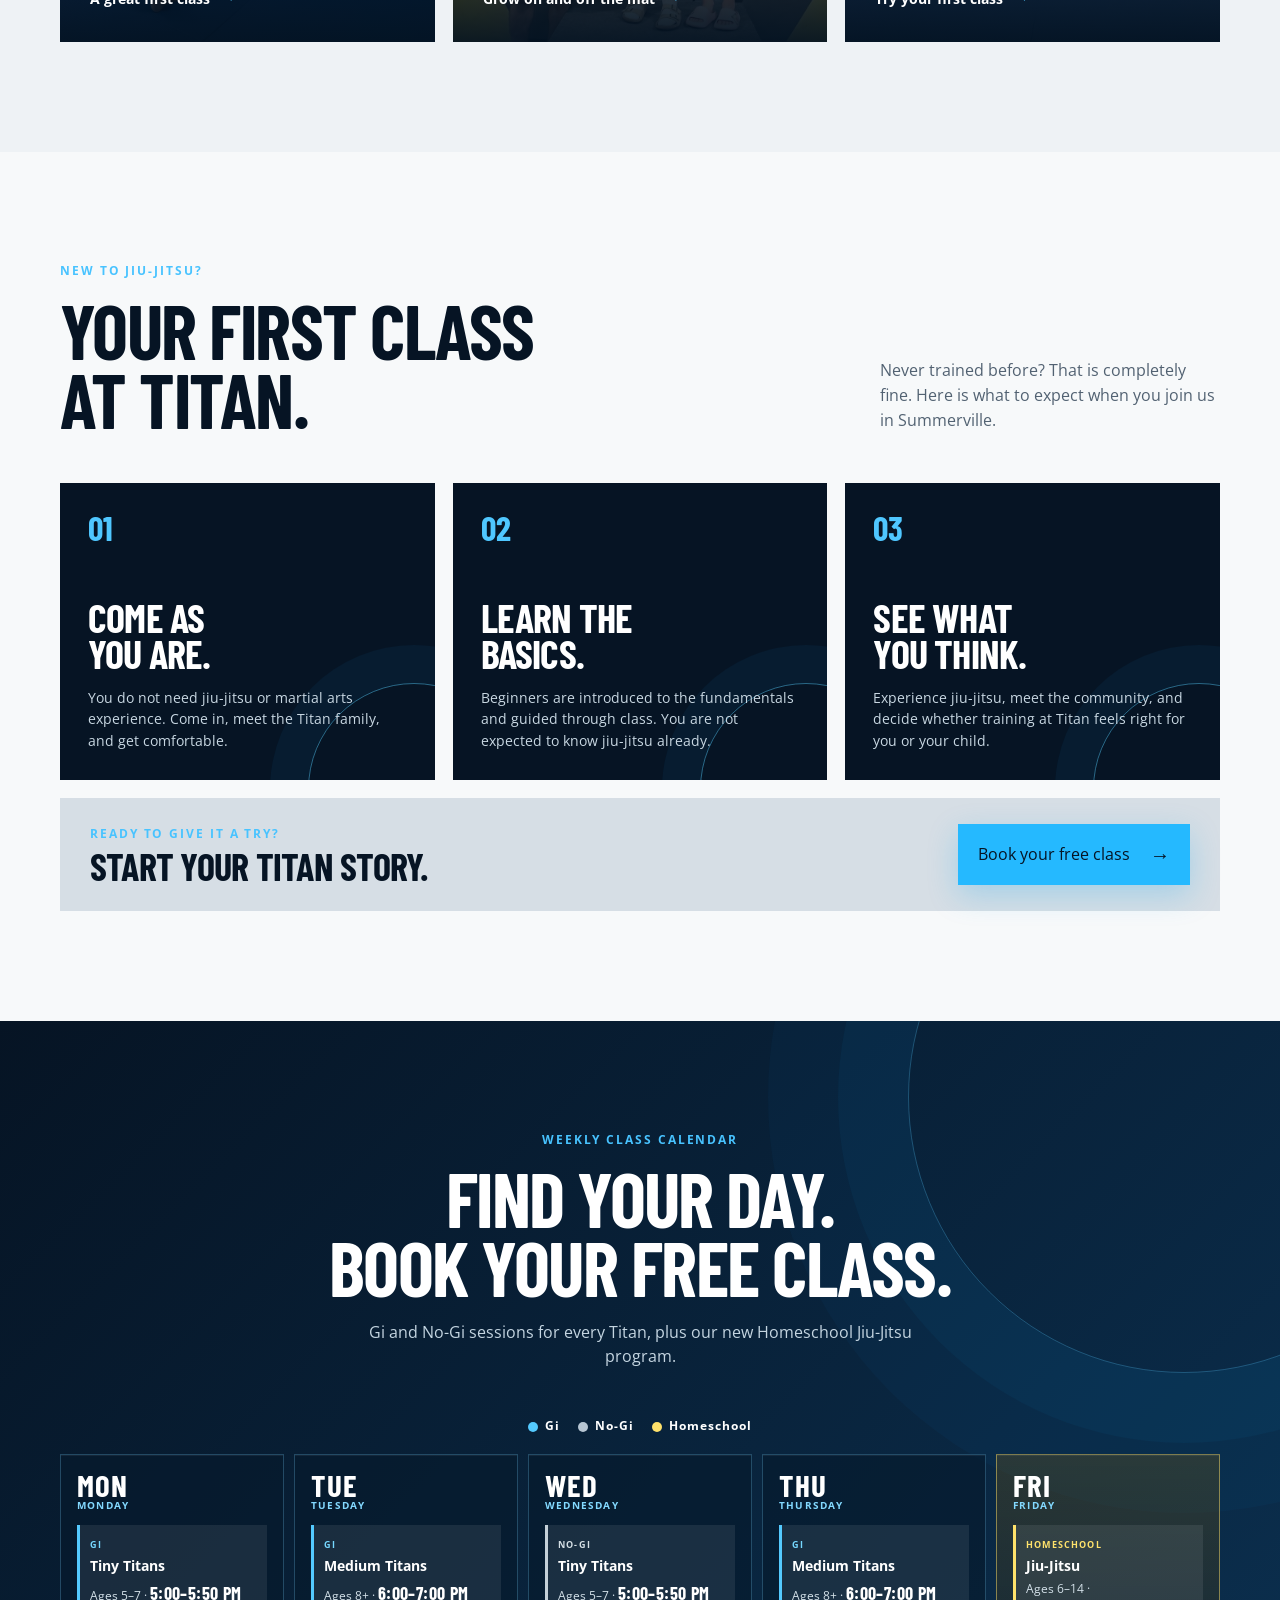
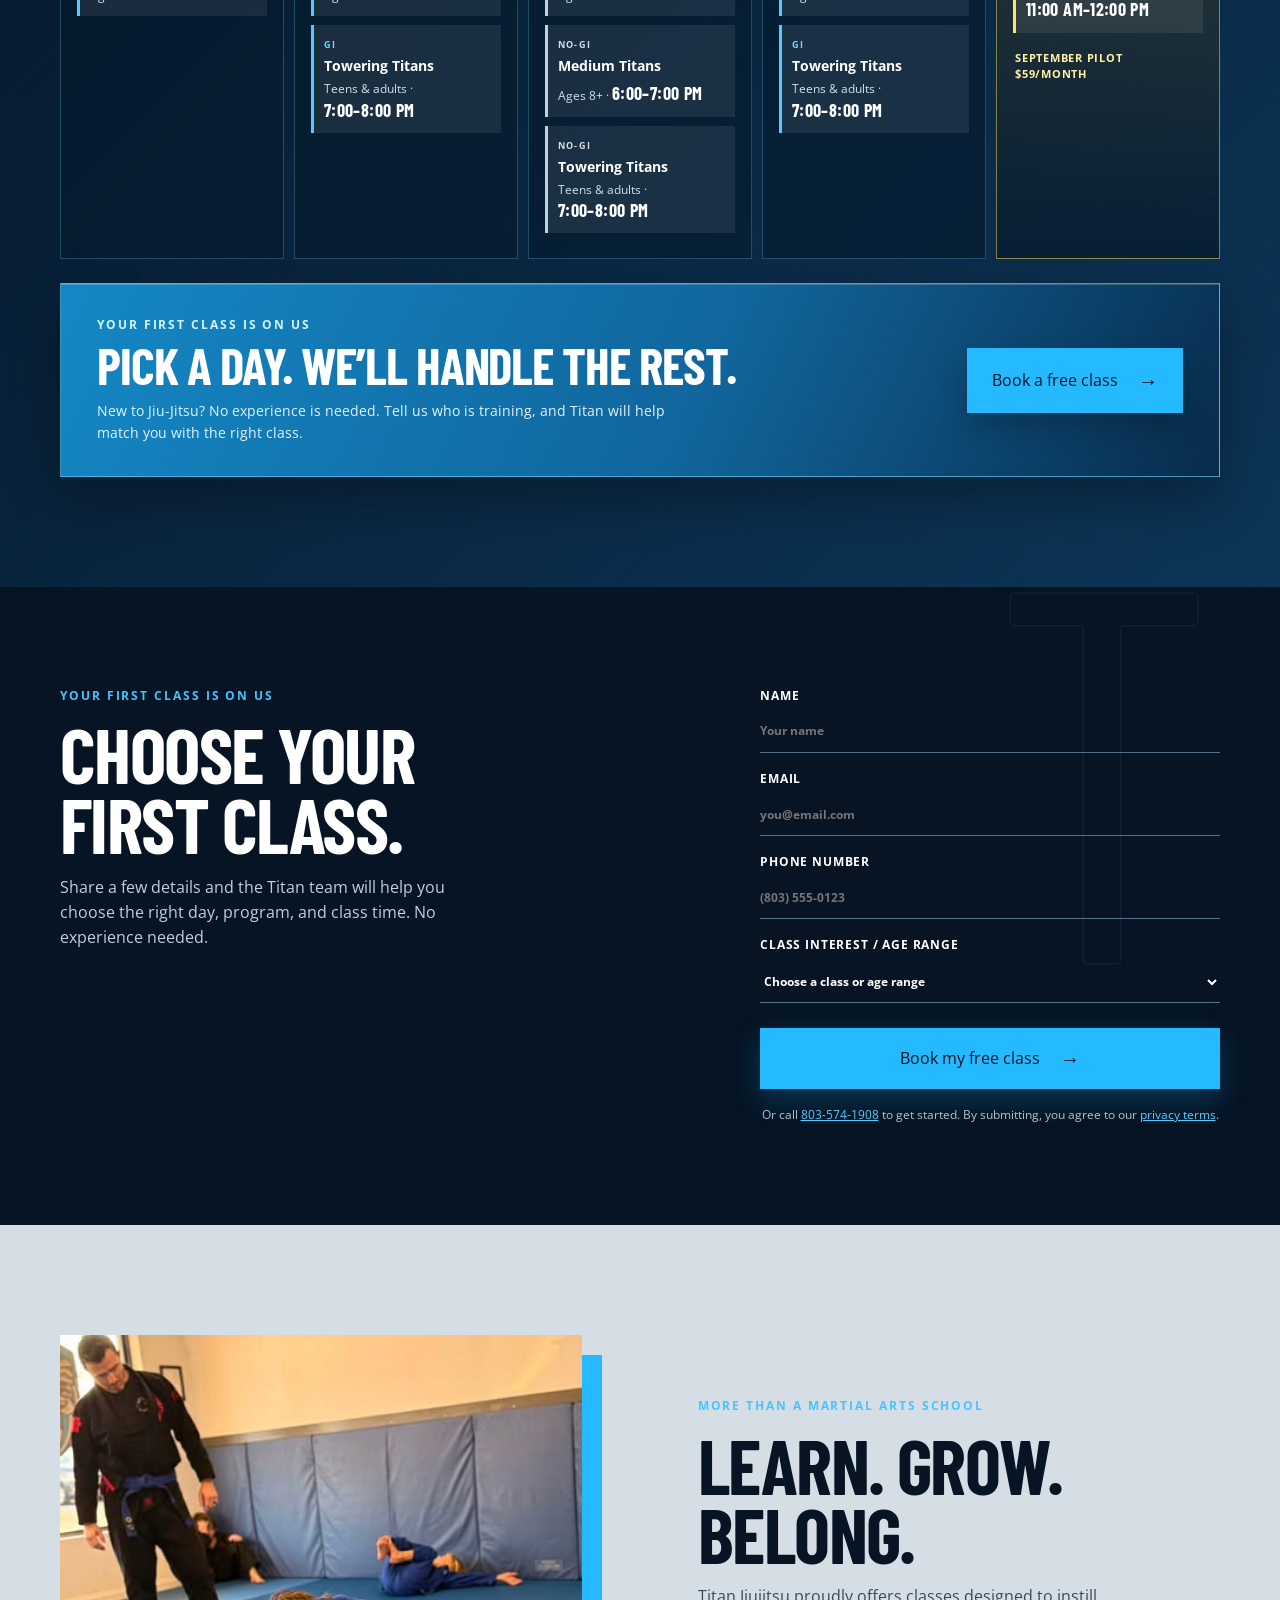
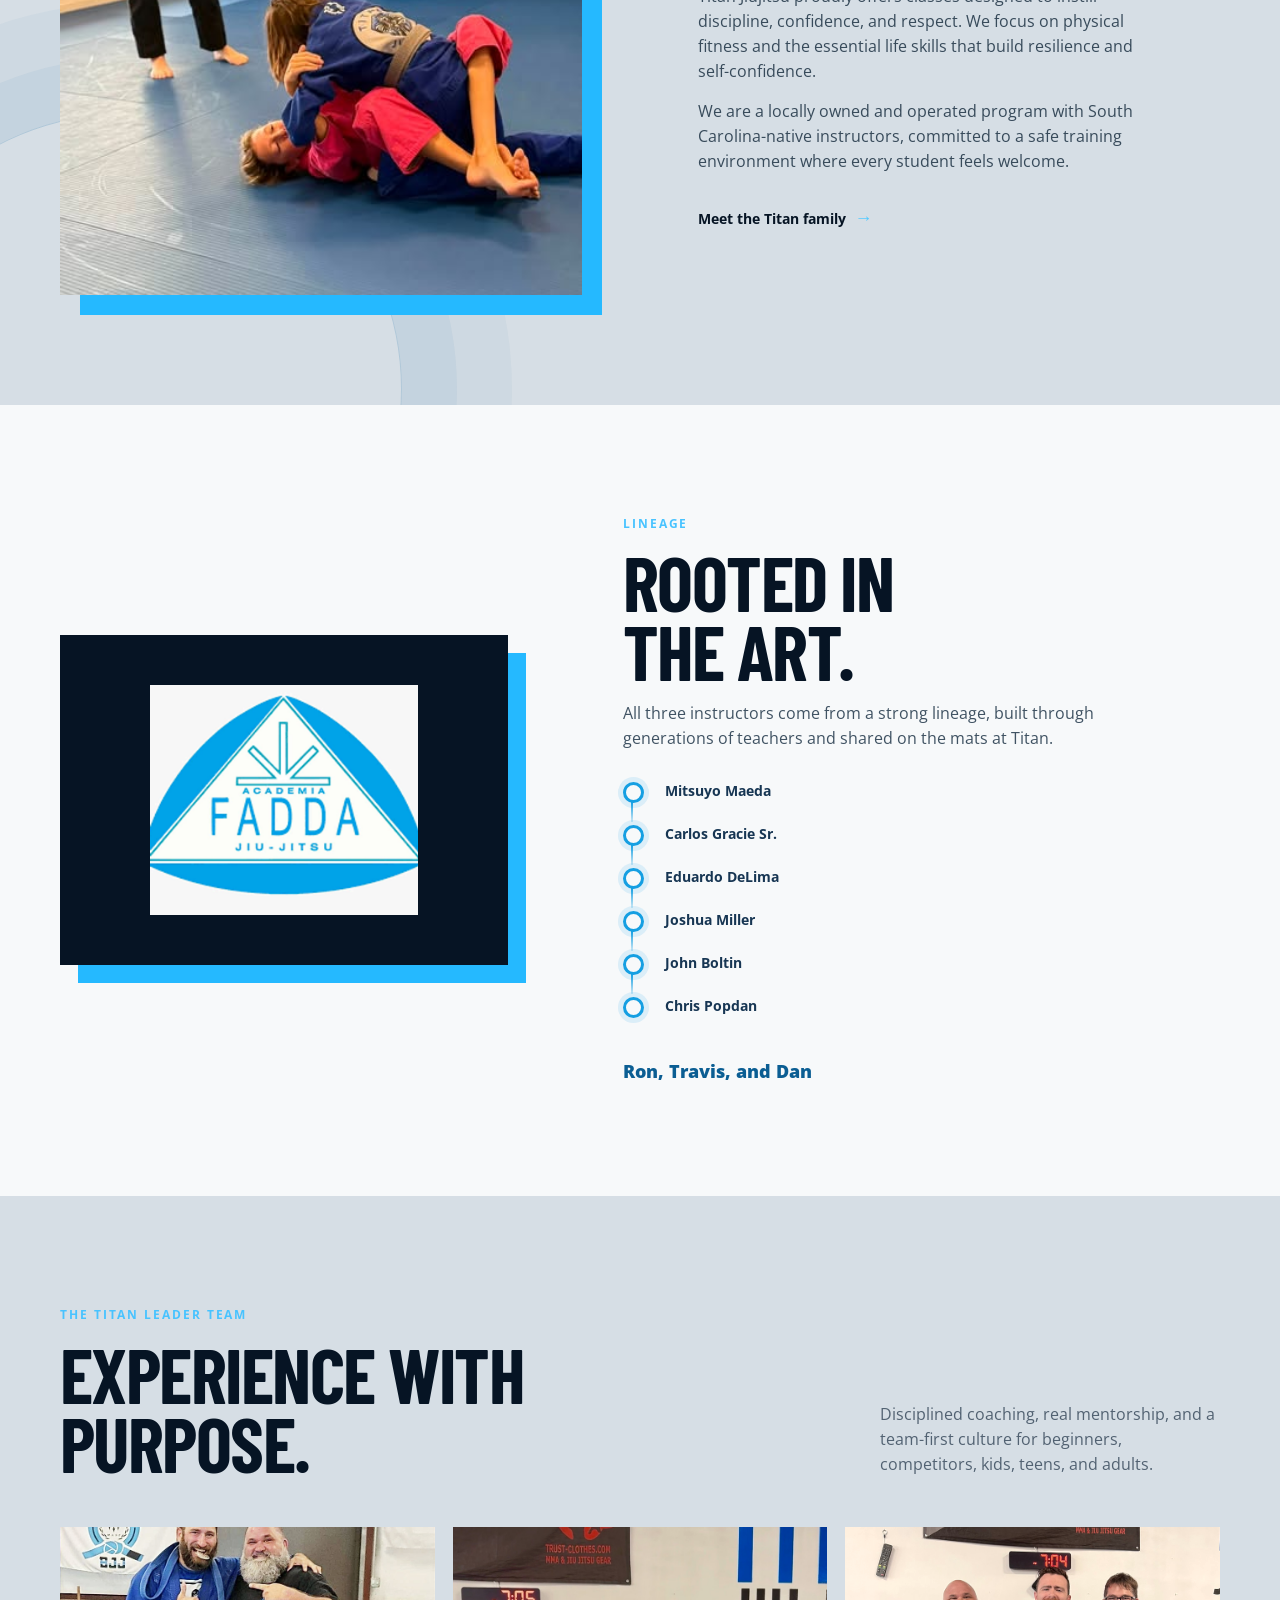
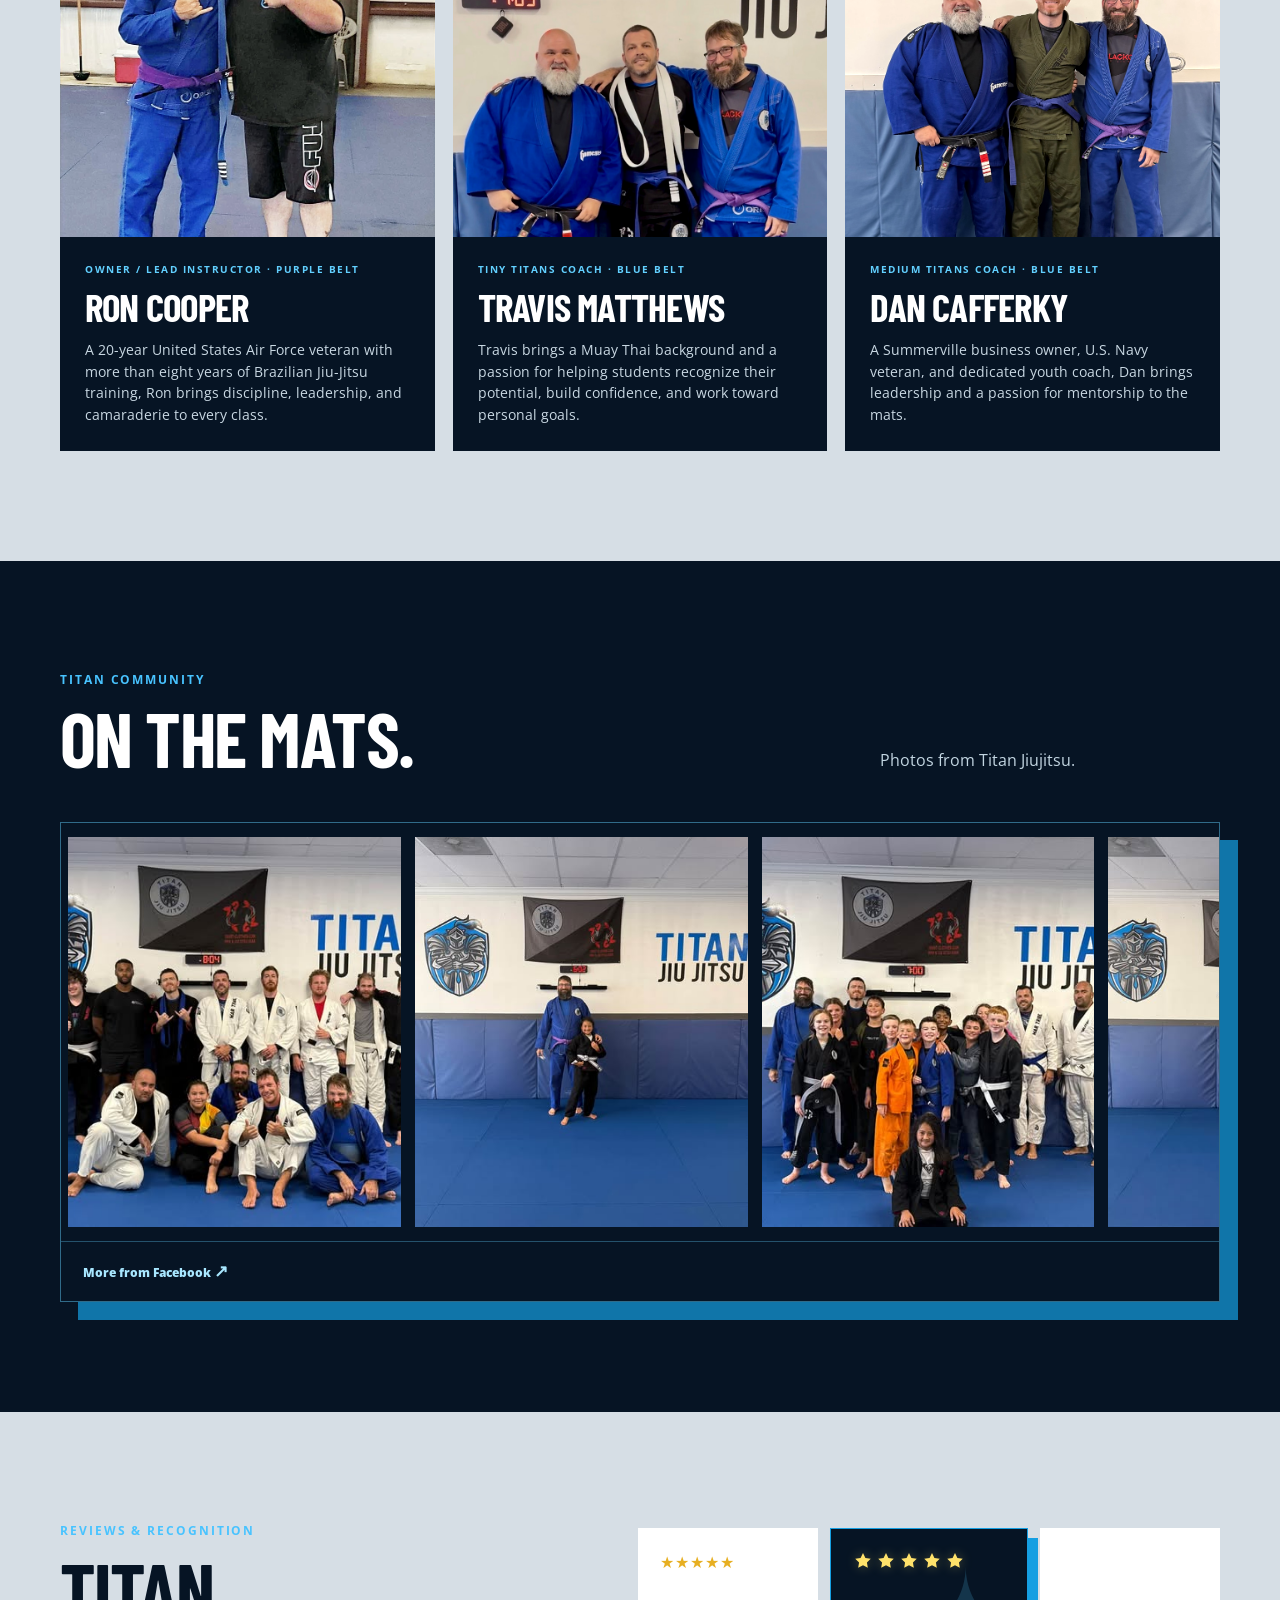
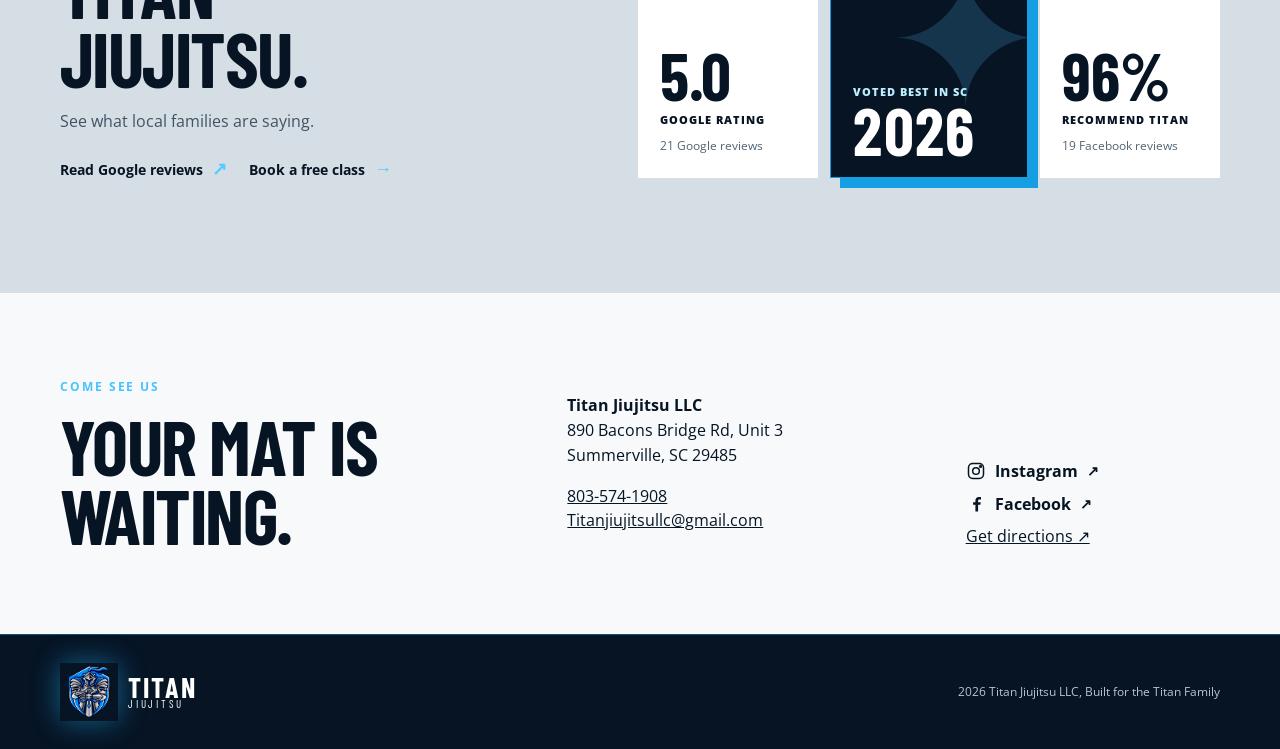
==== commit 15832fc1: "Add unique Titan Facebook gallery" ====
--- a/index.html
+++ b/index.html
@@ -249,14 +249,30 @@
       <section class="section social-feed titan-gallery" id="facebook-gallery">
         <div class="container">
           <div class="section-heading split-heading"><div><p class="eyebrow">TITAN COMMUNITY</p><h2>On the mats.</h2></div><p>Photos from Titan Jiujitsu.</p></div>
-          <div class="photo-slider" aria-roledescription="carousel" aria-label="Titan Jiujitsu photo gallery">
-            <div class="photo-slides">
-              <figure class="photo-slide is-active"><img src="assets/learn-grow-belong-facebook.jpg" alt="Young Titan students practicing Jiu-Jitsu with a coach" width="1536" height="2048" loading="lazy" decoding="async" /></figure>
-              <figure class="photo-slide"><img src="assets/medium-titans.avif" alt="Medium Titan students celebrating competition medals with their coach" width="900" height="1200" loading="lazy" decoding="async" /></figure>
-              <figure class="photo-slide"><img src="assets/towering-titans.avif" alt="Towering Titans adult Jiu-Jitsu class together on the mats" width="900" height="1200" loading="lazy" decoding="async" /></figure>
-              <figure class="photo-slide"><img src="assets/travis-matthews.avif" alt="Titan Jiujitsu instructors together in the academy" width="900" height="1125" loading="lazy" decoding="async" /></figure>
+          <div class="photo-marquee" aria-label="Titan Jiujitsu photo gallery">
+            <div class="photo-track">
+              <div class="photo-set">
+                <figure><img src="assets/facebook-gallery/titan-facebook-01.jpg" alt="Titan adult Jiu-Jitsu students together after class" width="590" height="590" loading="lazy" decoding="async" /></figure>
+                <figure><img src="assets/facebook-gallery/titan-facebook-02.jpg" alt="Titan student celebrating a belt promotion with an instructor" width="590" height="590" loading="lazy" decoding="async" /></figure>
+                <figure><img src="assets/facebook-gallery/titan-facebook-03.jpg" alt="Titan youth Jiu-Jitsu class with coaches on the mats" width="590" height="590" loading="lazy" decoding="async" /></figure>
+                <figure><img src="assets/facebook-gallery/titan-facebook-04.jpg" alt="Young Titan student after earning a new belt" width="590" height="590" loading="lazy" decoding="async" /></figure>
+                <figure><img src="assets/facebook-gallery/titan-facebook-05.jpg" alt="Titan youth student with an instructor after class" width="590" height="590" loading="lazy" decoding="async" /></figure>
+                <figure><img src="assets/facebook-gallery/titan-facebook-06.jpg" alt="Tiny Titans class with their coaches" width="590" height="590" loading="lazy" decoding="async" /></figure>
+                <figure><img src="assets/facebook-gallery/titan-facebook-07.jpg" alt="Titan adult no-gi class together on the mats" width="590" height="590" loading="lazy" decoding="async" /></figure>
+                <figure><img src="assets/facebook-gallery/titan-facebook-08.jpg" alt="Titan kids Jiu-Jitsu class with coaches" width="590" height="590" loading="lazy" decoding="async" /></figure>
+              </div>
+              <div class="photo-set" aria-hidden="true">
+                <figure><img src="assets/facebook-gallery/titan-facebook-01.jpg" alt="" width="590" height="590" loading="lazy" decoding="async" /></figure>
+                <figure><img src="assets/facebook-gallery/titan-facebook-02.jpg" alt="" width="590" height="590" loading="lazy" decoding="async" /></figure>
+                <figure><img src="assets/facebook-gallery/titan-facebook-03.jpg" alt="" width="590" height="590" loading="lazy" decoding="async" /></figure>
+                <figure><img src="assets/facebook-gallery/titan-facebook-04.jpg" alt="" width="590" height="590" loading="lazy" decoding="async" /></figure>
+                <figure><img src="assets/facebook-gallery/titan-facebook-05.jpg" alt="" width="590" height="590" loading="lazy" decoding="async" /></figure>
+                <figure><img src="assets/facebook-gallery/titan-facebook-06.jpg" alt="" width="590" height="590" loading="lazy" decoding="async" /></figure>
+                <figure><img src="assets/facebook-gallery/titan-facebook-07.jpg" alt="" width="590" height="590" loading="lazy" decoding="async" /></figure>
+                <figure><img src="assets/facebook-gallery/titan-facebook-08.jpg" alt="" width="590" height="590" loading="lazy" decoding="async" /></figure>
+              </div>
             </div>
-            <div class="slider-controls"><button class="slider-button slider-prev" type="button" aria-label="Show previous photo">←</button><div class="slider-dots" role="tablist" aria-label="Choose gallery photo"><button type="button" class="is-active" role="tab" aria-label="Show Tiny Titans photo" aria-selected="true"></button><button type="button" role="tab" aria-label="Show Medium Titans photo" aria-selected="false"></button><button type="button" role="tab" aria-label="Show Towering Titans photo" aria-selected="false"></button><button type="button" role="tab" aria-label="Show Titan leaders photo" aria-selected="false"></button></div><button class="slider-button slider-next" type="button" aria-label="Show next photo">→</button><a href="https://www.facebook.com/TitanJiujitsuLLC" target="_blank" rel="noreferrer">More from Facebook <span>↗</span></a></div>
+            <a class="gallery-link" href="https://www.facebook.com/TitanJiujitsuLLC/photos" target="_blank" rel="noreferrer">More from Facebook <span>↗</span></a>
           </div>
         </div>
       </section>
--- a/fixes.css
+++ b/fixes.css
@@ -39,13 +39,13 @@
 .schedule-booking .eyebrow { color: #d6f4ff; margin-bottom: 7px; }.schedule-booking h3 { color: #fff; font-size: clamp(36px, 4vw, 54px); }.schedule-booking p:not(.eyebrow) { max-width: 590px; margin: 12px 0 0; color: #e1f5ff; font-size: 14px; }.calendar-booking-cta { flex: 0 0 auto; min-height: 58px; padding: 17px 25px; box-shadow: 0 14px 28px rgba(0,0,0,.2); }
 
 .titan-gallery { background: #061424; color: #fff; }.titan-gallery .split-heading > p { color: #c2d5e1; }
-.photo-slider { overflow: hidden; border: 1px solid rgba(99, 209, 255, .46); background: #061424; box-shadow: 18px 18px 0 rgba(21,159,226,.7); }
-.photo-slides { position: relative; min-height: 530px; }.photo-slide { position: absolute; inset: 0; margin: 0; opacity: 0; pointer-events: none; transition: opacity .65s ease; }.photo-slide.is-active { position: relative; opacity: 1; pointer-events: auto; }
-.photo-slide img { width: 100%; height: 530px; display: block; object-fit: cover; object-position: center 38%; }
-.slider-controls { display: flex; align-items: center; gap: 10px; padding: 15px 18px; border-top: 1px solid rgba(99,209,255,.33); }.slider-button { width: 42px; height: 42px; border: 1px solid rgba(114,218,255,.55); border-radius: 50%; background: transparent; color: #fff; cursor: pointer; font-size: 21px; }.slider-button:hover { background: #25b9ff; color: #061424; }.slider-dots { display: flex; gap: 8px; }.slider-dots button { width: 9px; height: 9px; padding: 0; border: 0; border-radius: 50%; background: #526f85; cursor: pointer; }.slider-dots button.is-active { background: #55caff; transform: scale(1.2); }.slider-controls a { margin-left: auto; color: #a8e7ff; font-size: 12px; font-weight: 800; text-decoration: none; }.slider-controls a span { font-size: 17px; }
+.photo-marquee { overflow: hidden; border: 1px solid rgba(99, 209, 255, .46); background: #061424; box-shadow: 18px 18px 0 rgba(21,159,226,.7); }.photo-track { display: flex; width: max-content; animation: titan-gallery-scroll 72s linear infinite; }.photo-set { display: flex; gap: 14px; padding: 14px 7px; }.photo-set figure { width: clamp(240px, 26vw, 360px); height: 390px; flex: 0 0 auto; margin: 0; overflow: hidden; background: #092033; }.photo-set img { width: 100%; height: 100%; display: block; object-fit: cover; object-position: center; }.photo-marquee:hover .photo-track { animation-play-state: paused; }.gallery-link { display: block; padding: 16px 22px; border-top: 1px solid rgba(99,209,255,.33); color: #a8e7ff; font-size: 12px; font-weight: 800; text-decoration: none; }.gallery-link span { font-size: 17px; }
 .titan-proof { background: #d6dee5; overflow: hidden; }.proof-showcase { display: grid; grid-template-columns: .9fr 1.1fr; gap: 8vw; align-items: center; }.proof-copy > p:not(.eyebrow) { max-width: 450px; color: #405363; }.proof-links { display: flex; flex-wrap: wrap; gap: 22px; margin-top: 22px; }.proof-awards { display: grid; grid-template-columns: 1fr 1.1fr 1fr; gap: 12px; align-items: stretch; }.proof-awards article { min-height: 250px; padding: 22px; display: flex; flex-direction: column; justify-content: flex-end; }.review-score, .facebook-score { background: #fff; color: #061424; }.star-row { margin-bottom: auto; color: #e7af22; font-size: 16px; letter-spacing: .05em; }.review-score strong, .facebook-score strong { font-family: "Barlow Condensed", sans-serif; font-size: 66px; line-height: .8; }.proof-awards span { margin-top: 9px; font-size: 11px; font-weight: 800; letter-spacing: .09em; text-transform: uppercase; }.proof-awards p { margin: 9px 0 0; color: #536575; font-size: 12px; }.award-card { position: relative; overflow: hidden; background: #061424; color: #fff; border: 1px solid #159fe2; box-shadow: 10px 10px 0 #159fe2; }.award-card::before { content: "✦"; position: absolute; right: -18px; top: -42px; color: rgba(86, 206, 255, .18); font-size: 190px; }.award-card span { position: relative; margin-top: auto; color: #bdeeff; }.award-card strong { position: relative; margin-top: 5px; font-family: "Barlow Condensed", sans-serif; font-size: 66px; line-height: .75; letter-spacing: .02em; }.award-stars { position: relative; display: flex; gap: 3px; color: #ffe26b; }.award-stars svg { width: 20px; height: 20px; fill: currentColor; filter: drop-shadow(0 0 6px rgba(255,226,107,.32)); }
 
 @keyframes titan-ticker {
+  to { transform: translateX(-50%); }
+}
+@keyframes titan-gallery-scroll {
   to { transform: translateX(-50%); }
 }
 
@@ -62,10 +62,11 @@
   .calendar-day h3 small { display: inline; margin: 0; }
   .schedule-booking { align-items: flex-start; flex-direction: column; padding: 27px 24px; }
   .calendar-booking-cta { width: 100%; }
-  .photo-slider { box-shadow: 10px 10px 0 rgba(21,159,226,.7); }.photo-slides { min-height: 380px; }.photo-slide img { height: 380px; }.slider-controls { flex-wrap: wrap; }.slider-controls a { width: 100%; margin-left: 0; padding-top: 5px; }.proof-showcase { grid-template-columns: 1fr; gap: 42px; }.proof-awards { grid-template-columns: 1fr 1.15fr 1fr; gap: 8px; }.proof-awards article { min-height: 205px; padding: 15px; }.review-score strong, .facebook-score strong { font-size: 54px; }.award-card strong { font-size: 37px; }.proof-awards p { font-size: 10px; }
+  .photo-marquee { box-shadow: 10px 10px 0 rgba(21,159,226,.7); }.photo-track { animation-duration: 58s; }.photo-set { gap: 10px; padding: 10px 5px; }.photo-set figure { width: 220px; height: 300px; }.proof-showcase { grid-template-columns: 1fr; gap: 42px; }.proof-awards { grid-template-columns: 1fr 1.15fr 1fr; gap: 8px; }.proof-awards article { min-height: 205px; padding: 15px; }.review-score strong, .facebook-score strong { font-size: 54px; }.award-card strong { font-size: 37px; }.proof-awards p { font-size: 10px; }
 }
 
 @media (prefers-reduced-motion: reduce) {
   .momentum-strip .momentum-track { animation: none; }
-  .photo-slide { transition: none; }
+  .photo-track { animation: none; width: 100%; overflow-x: auto; }
+  .photo-set[aria-hidden="true"] { display: none; }
 }
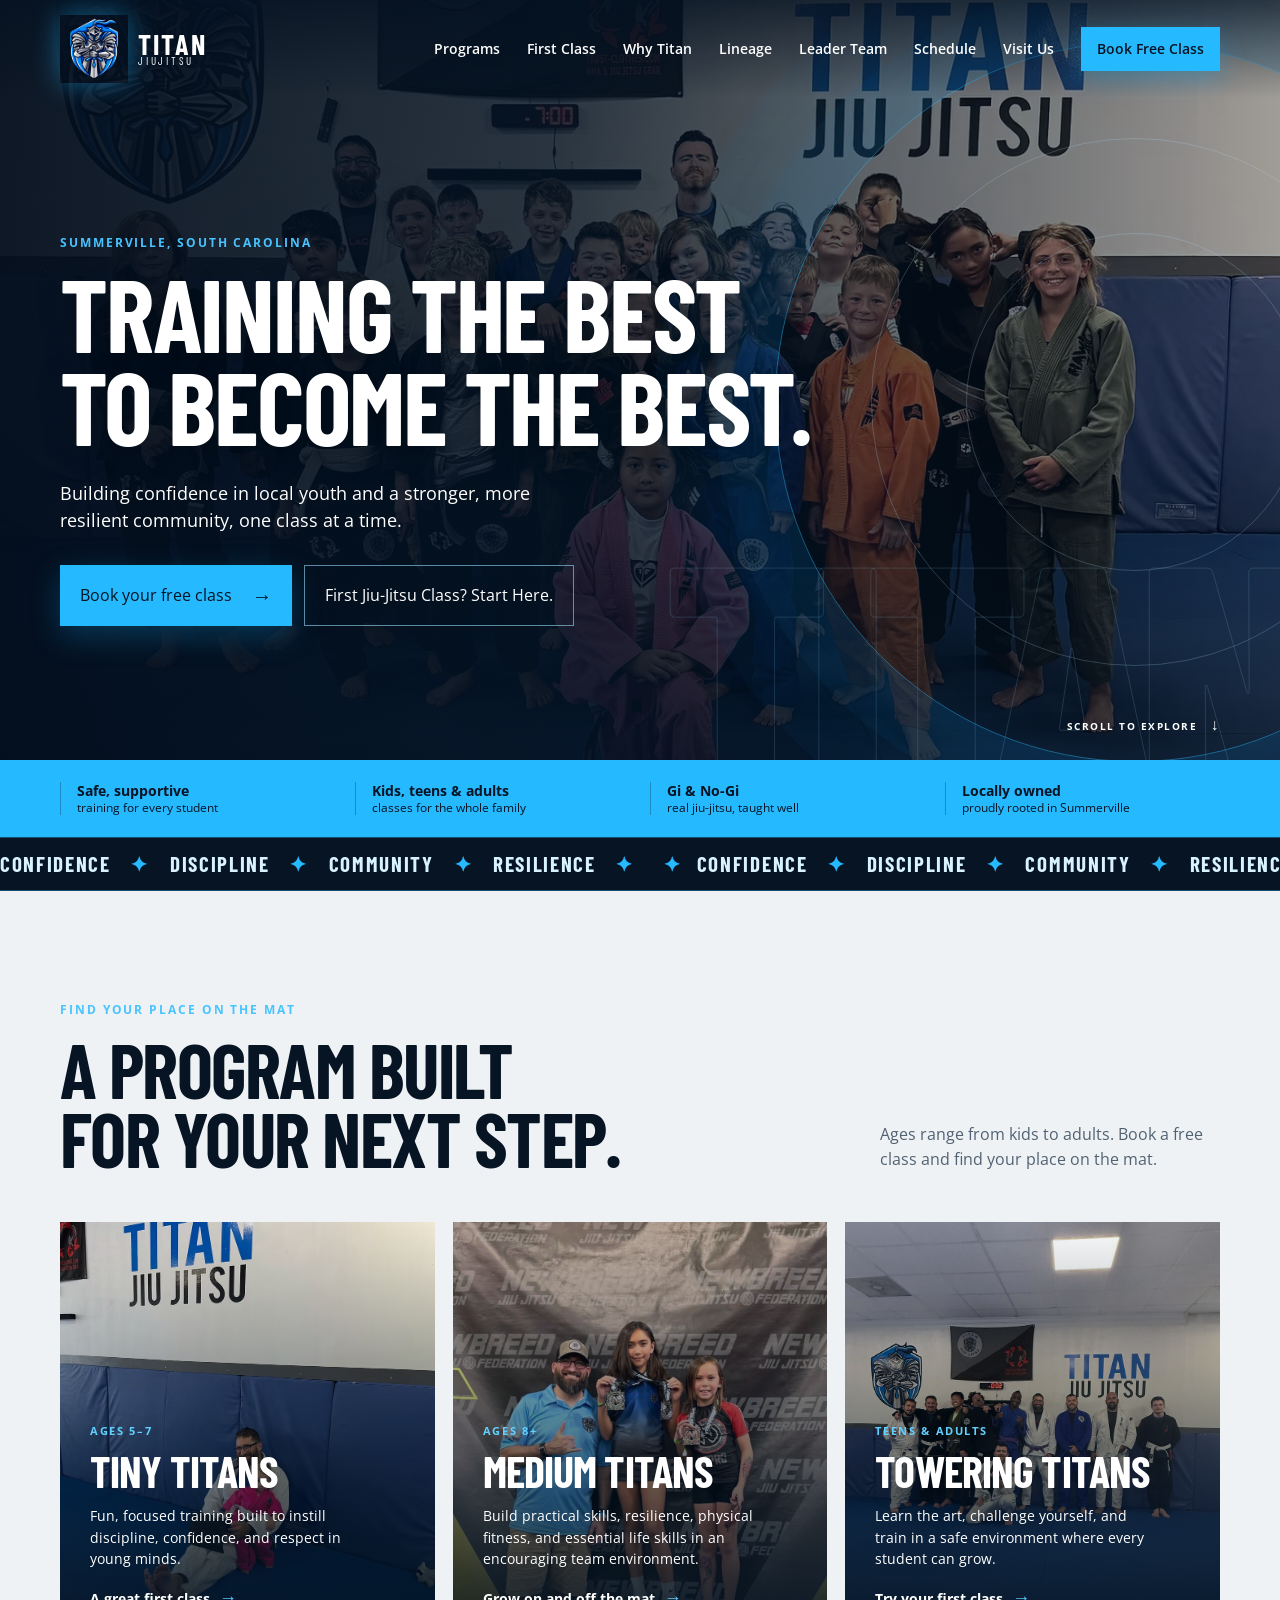
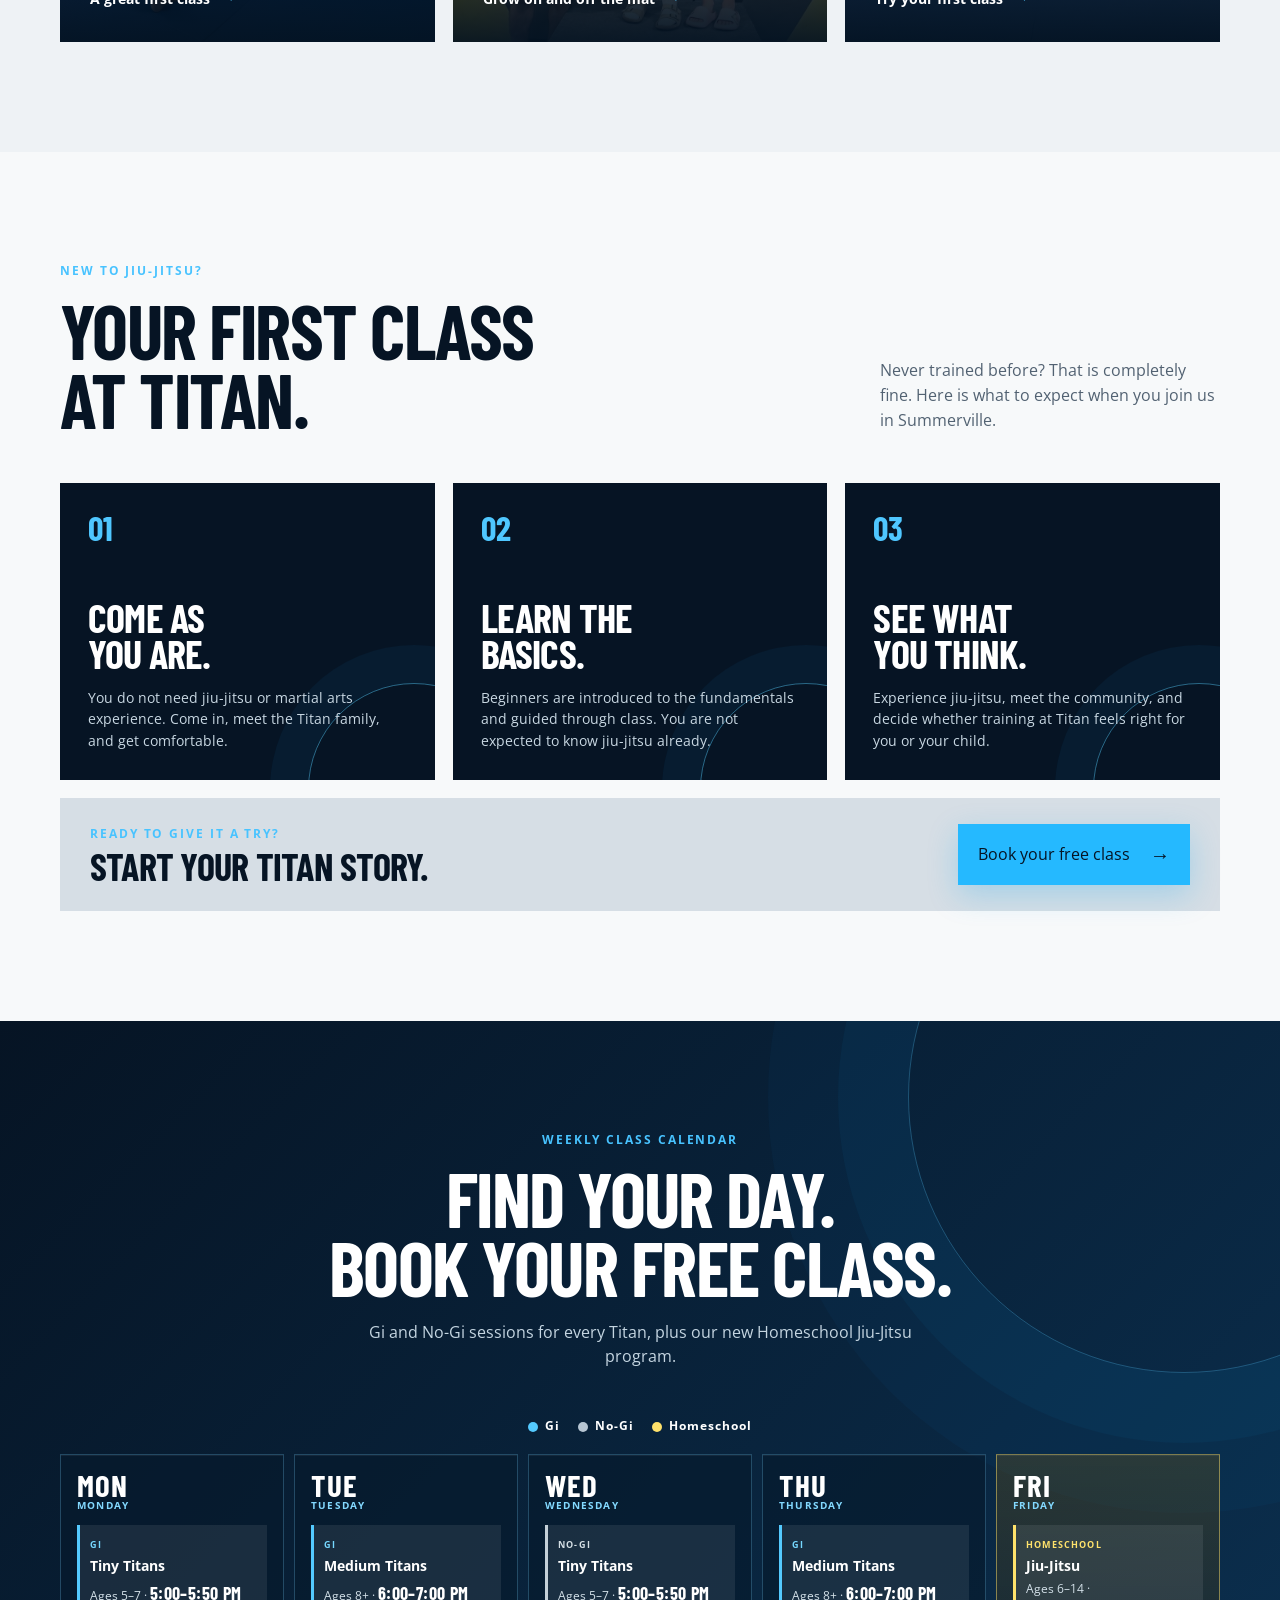
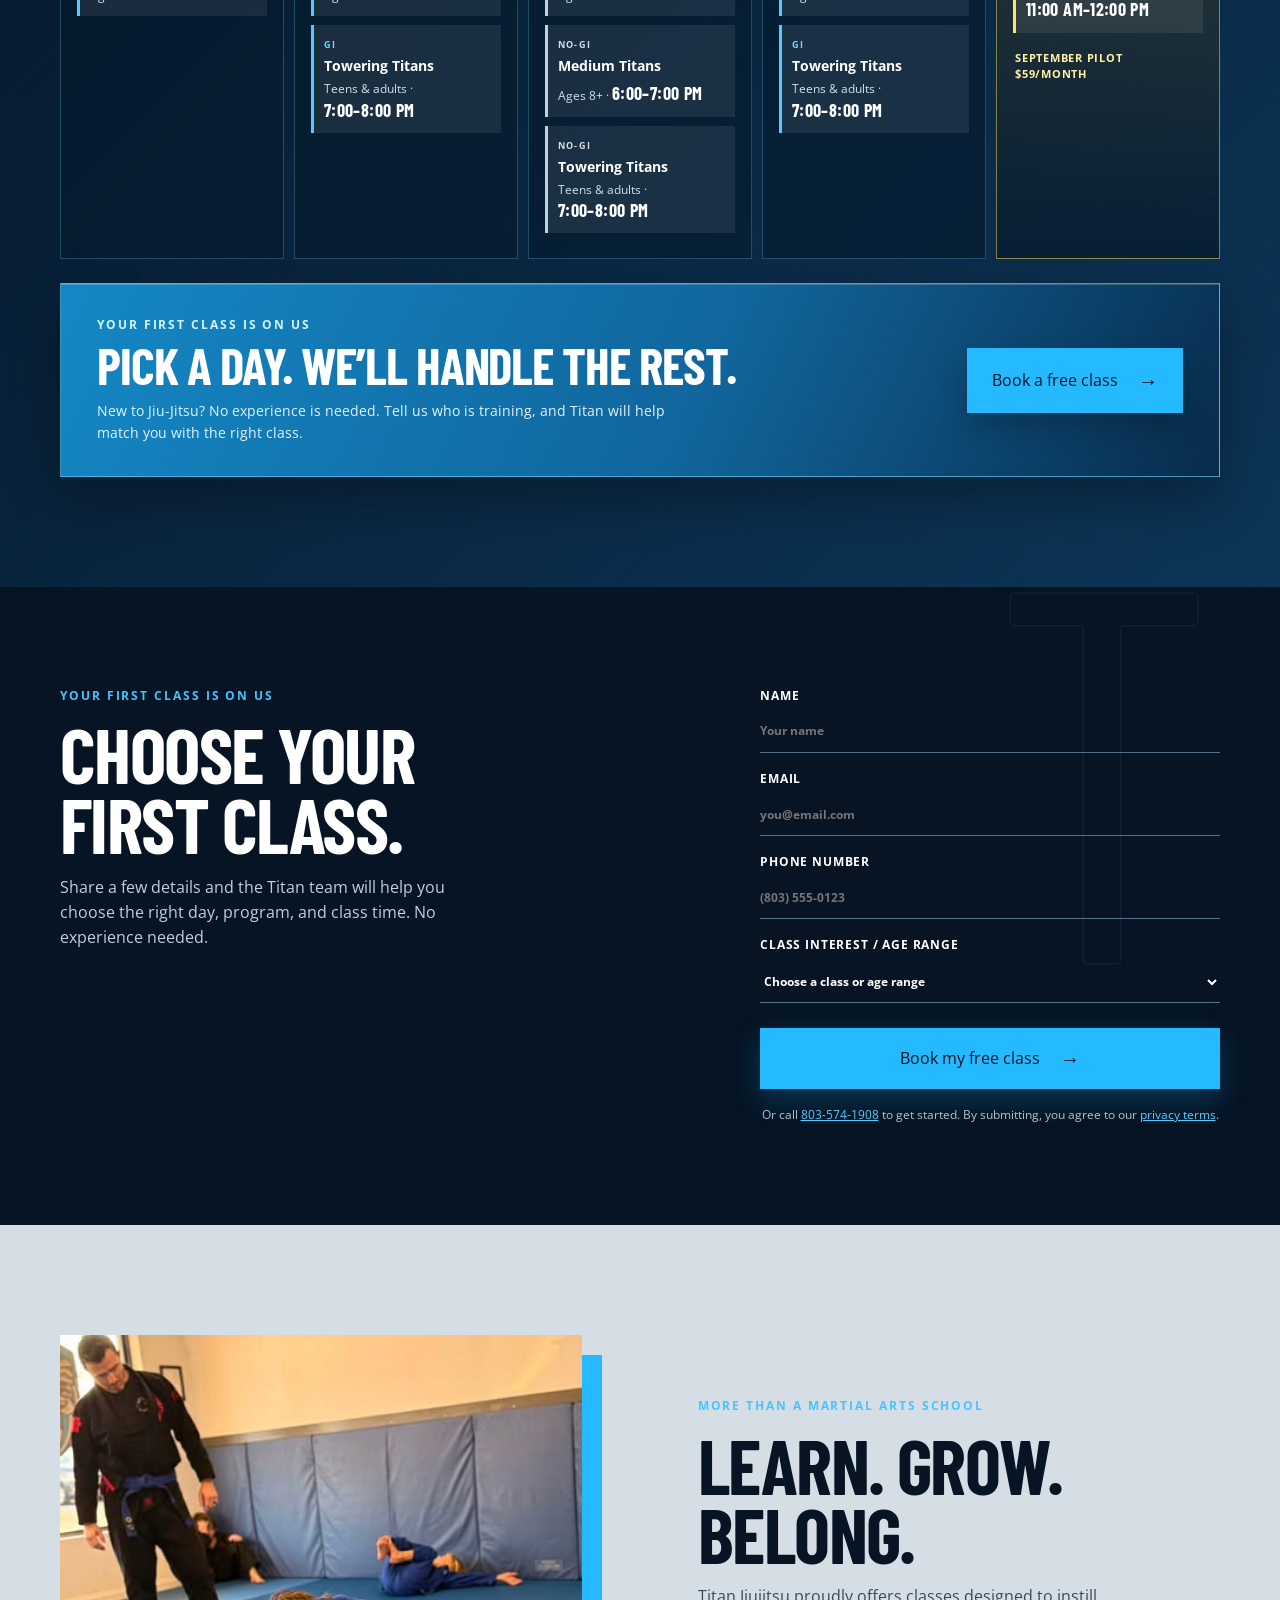
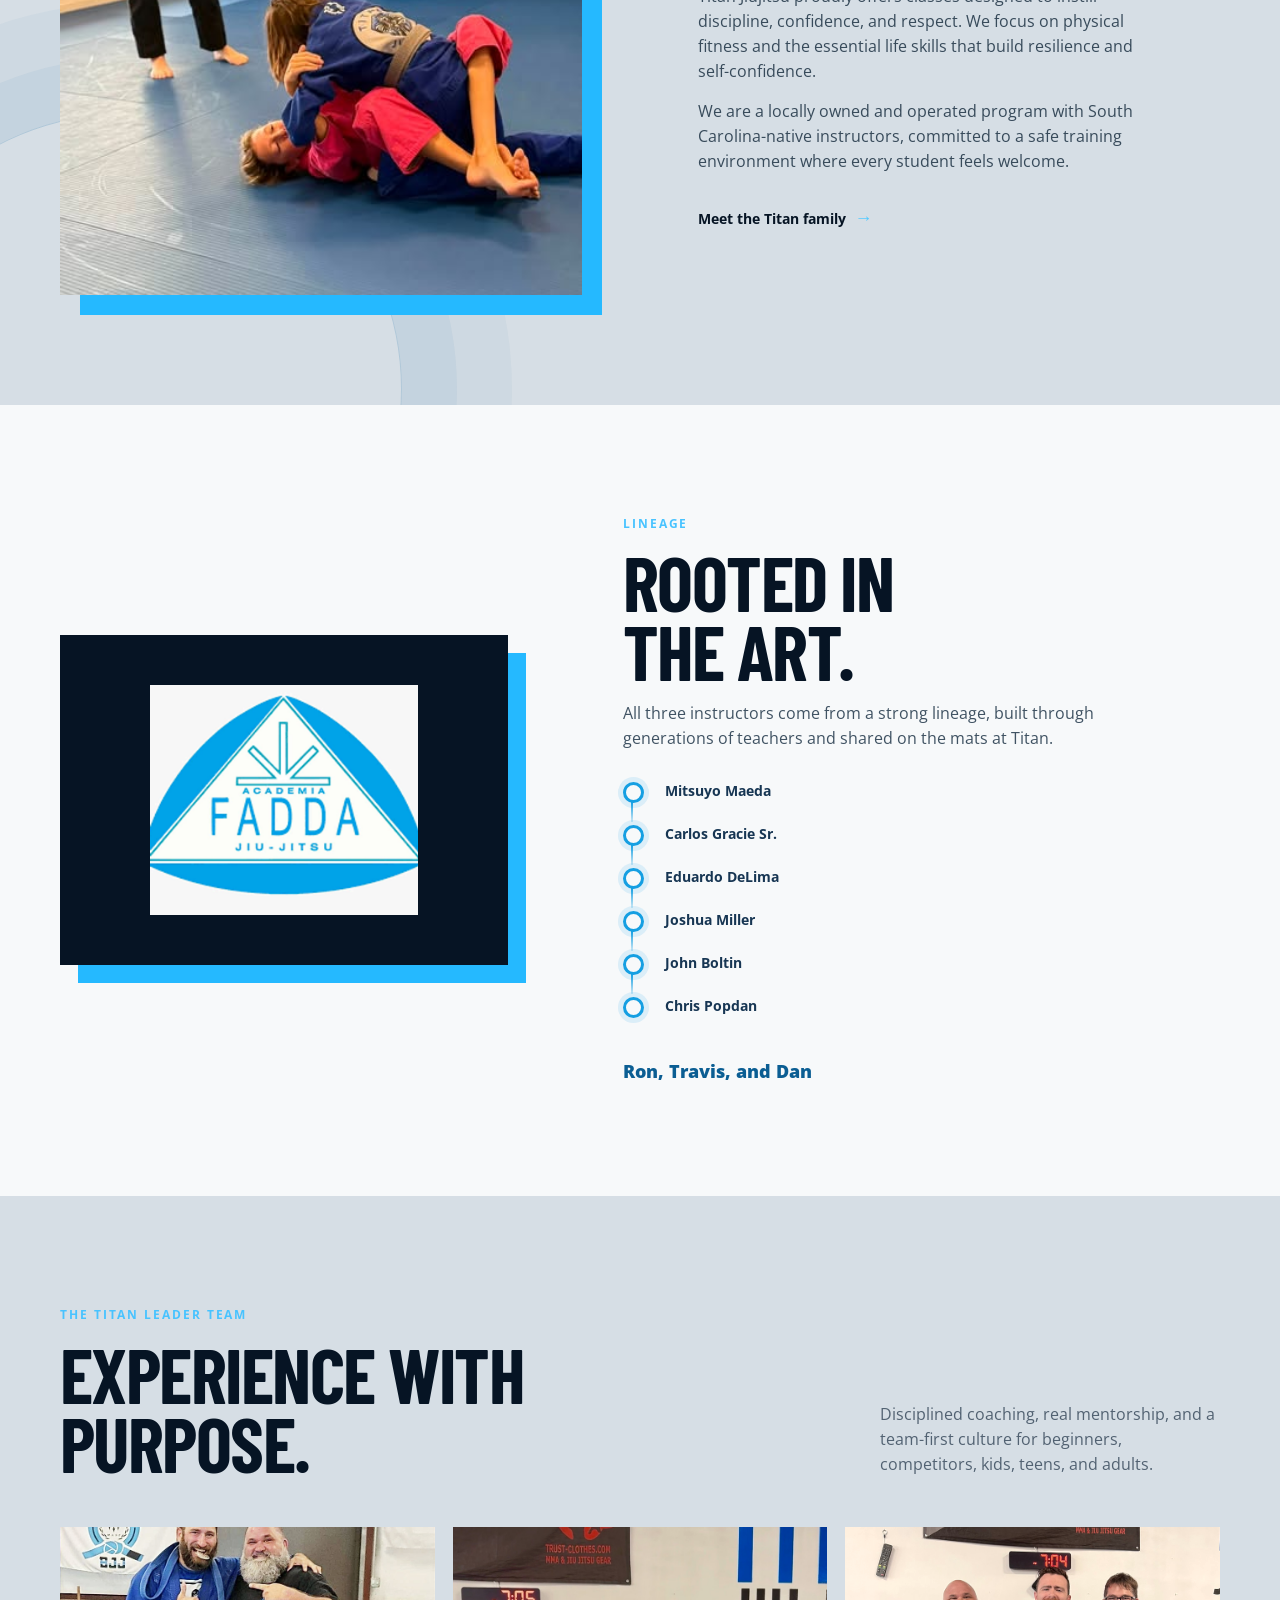
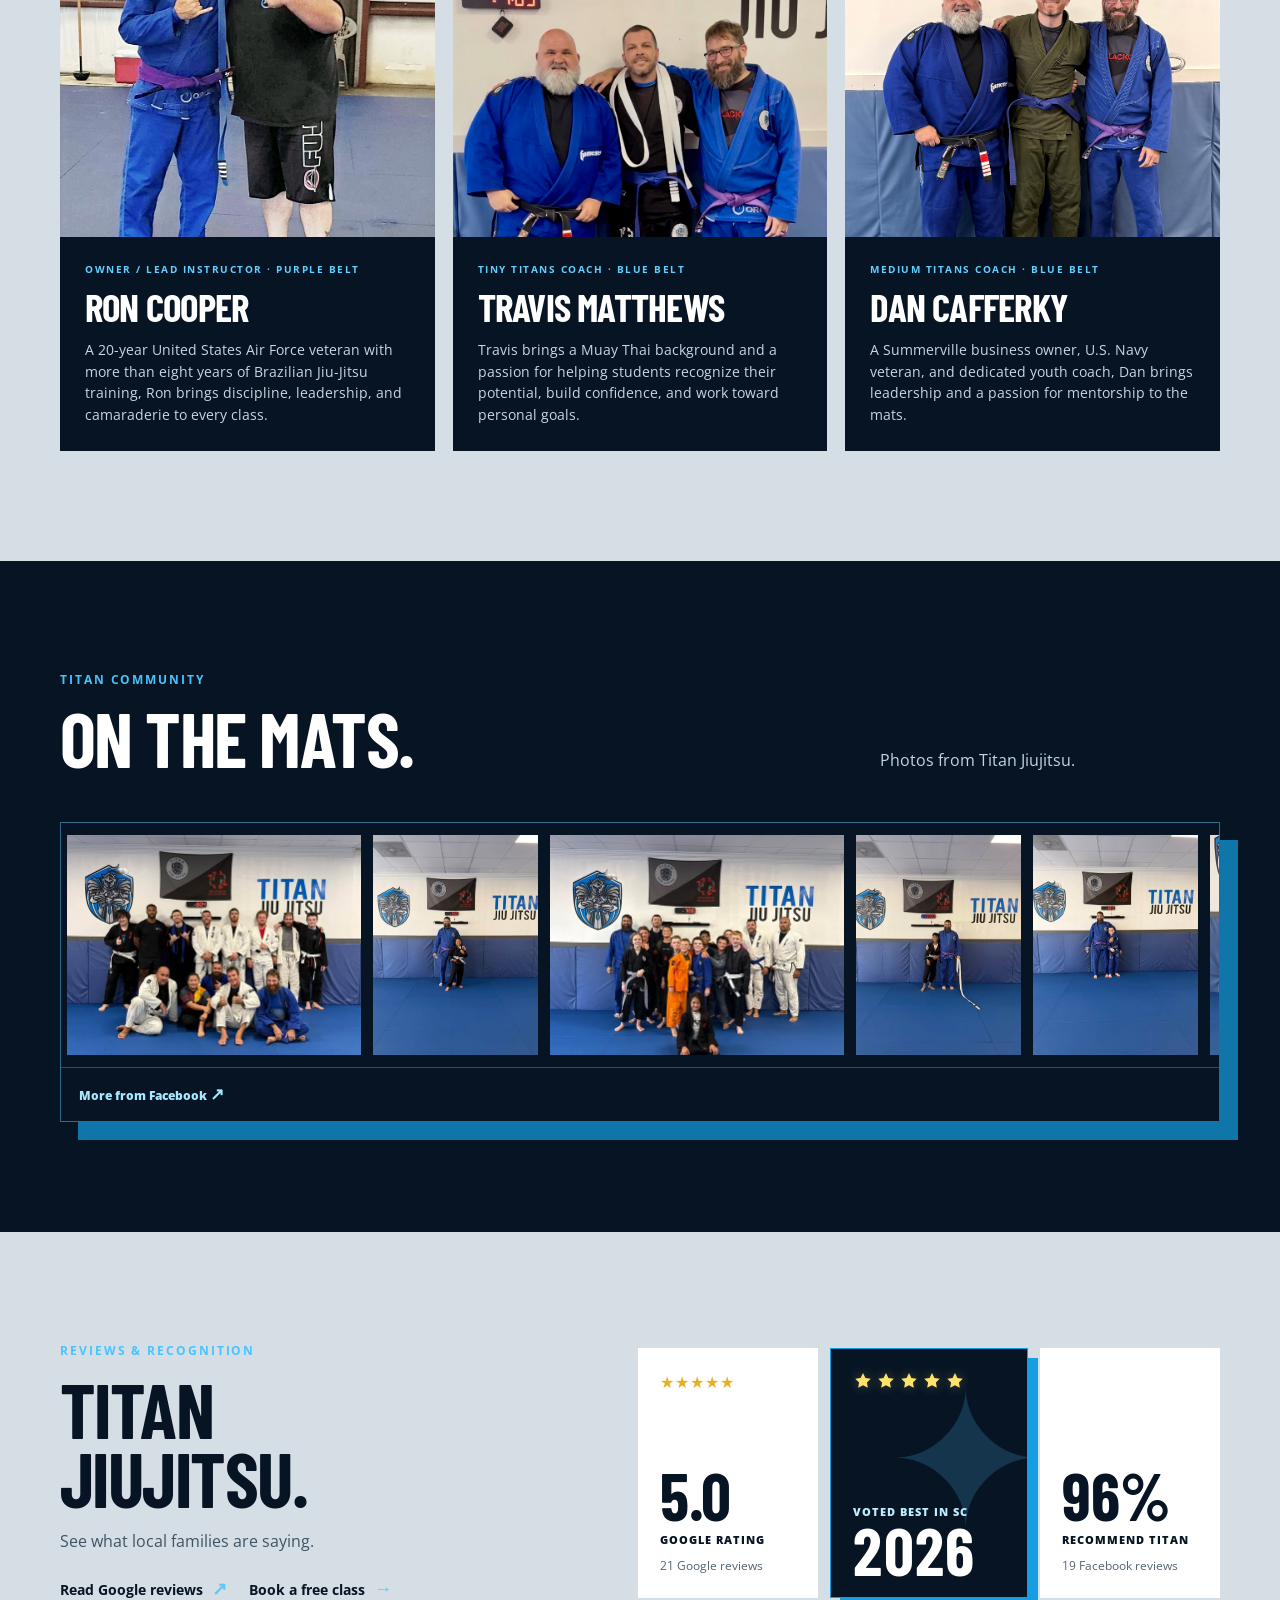
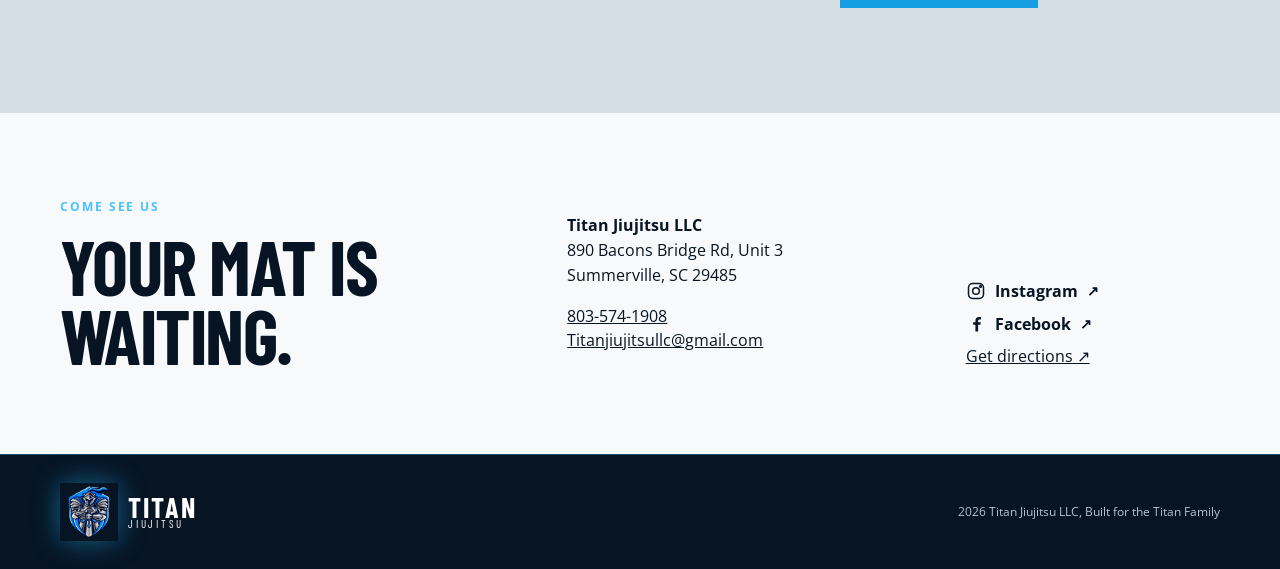
==== commit 2c5fd65d: "Refine Titan gallery image layout" ====
--- a/index.html
+++ b/index.html
@@ -253,23 +253,23 @@
             <div class="photo-track">
               <div class="photo-set">
                 <figure><img src="assets/facebook-gallery/titan-facebook-01.jpg" alt="Titan adult Jiu-Jitsu students together after class" width="590" height="590" loading="lazy" decoding="async" /></figure>
-                <figure><img src="assets/facebook-gallery/titan-facebook-02.jpg" alt="Titan student celebrating a belt promotion with an instructor" width="590" height="590" loading="lazy" decoding="async" /></figure>
+                <figure class="is-portrait"><img src="assets/facebook-gallery/titan-facebook-02.jpg" alt="Titan student celebrating a belt promotion with an instructor" width="590" height="590" loading="lazy" decoding="async" /></figure>
                 <figure><img src="assets/facebook-gallery/titan-facebook-03.jpg" alt="Titan youth Jiu-Jitsu class with coaches on the mats" width="590" height="590" loading="lazy" decoding="async" /></figure>
-                <figure><img src="assets/facebook-gallery/titan-facebook-04.jpg" alt="Young Titan student after earning a new belt" width="590" height="590" loading="lazy" decoding="async" /></figure>
-                <figure><img src="assets/facebook-gallery/titan-facebook-05.jpg" alt="Titan youth student with an instructor after class" width="590" height="590" loading="lazy" decoding="async" /></figure>
+                <figure class="is-portrait"><img src="assets/facebook-gallery/titan-facebook-04.jpg" alt="Young Titan student after earning a new belt" width="590" height="590" loading="lazy" decoding="async" /></figure>
+                <figure class="is-portrait"><img src="assets/facebook-gallery/titan-facebook-05.jpg" alt="Titan youth student with an instructor after class" width="590" height="590" loading="lazy" decoding="async" /></figure>
                 <figure><img src="assets/facebook-gallery/titan-facebook-06.jpg" alt="Tiny Titans class with their coaches" width="590" height="590" loading="lazy" decoding="async" /></figure>
                 <figure><img src="assets/facebook-gallery/titan-facebook-07.jpg" alt="Titan adult no-gi class together on the mats" width="590" height="590" loading="lazy" decoding="async" /></figure>
-                <figure><img src="assets/facebook-gallery/titan-facebook-08.jpg" alt="Titan kids Jiu-Jitsu class with coaches" width="590" height="590" loading="lazy" decoding="async" /></figure>
+                <figure class="is-portrait"><img src="assets/facebook-gallery/titan-facebook-08.jpg" alt="Titan kids Jiu-Jitsu class with coaches" width="590" height="590" loading="lazy" decoding="async" /></figure>
               </div>
               <div class="photo-set" aria-hidden="true">
                 <figure><img src="assets/facebook-gallery/titan-facebook-01.jpg" alt="" width="590" height="590" loading="lazy" decoding="async" /></figure>
-                <figure><img src="assets/facebook-gallery/titan-facebook-02.jpg" alt="" width="590" height="590" loading="lazy" decoding="async" /></figure>
+                <figure class="is-portrait"><img src="assets/facebook-gallery/titan-facebook-02.jpg" alt="" width="590" height="590" loading="lazy" decoding="async" /></figure>
                 <figure><img src="assets/facebook-gallery/titan-facebook-03.jpg" alt="" width="590" height="590" loading="lazy" decoding="async" /></figure>
-                <figure><img src="assets/facebook-gallery/titan-facebook-04.jpg" alt="" width="590" height="590" loading="lazy" decoding="async" /></figure>
-                <figure><img src="assets/facebook-gallery/titan-facebook-05.jpg" alt="" width="590" height="590" loading="lazy" decoding="async" /></figure>
+                <figure class="is-portrait"><img src="assets/facebook-gallery/titan-facebook-04.jpg" alt="" width="590" height="590" loading="lazy" decoding="async" /></figure>
+                <figure class="is-portrait"><img src="assets/facebook-gallery/titan-facebook-05.jpg" alt="" width="590" height="590" loading="lazy" decoding="async" /></figure>
                 <figure><img src="assets/facebook-gallery/titan-facebook-06.jpg" alt="" width="590" height="590" loading="lazy" decoding="async" /></figure>
                 <figure><img src="assets/facebook-gallery/titan-facebook-07.jpg" alt="" width="590" height="590" loading="lazy" decoding="async" /></figure>
-                <figure><img src="assets/facebook-gallery/titan-facebook-08.jpg" alt="" width="590" height="590" loading="lazy" decoding="async" /></figure>
+                <figure class="is-portrait"><img src="assets/facebook-gallery/titan-facebook-08.jpg" alt="" width="590" height="590" loading="lazy" decoding="async" /></figure>
               </div>
             </div>
             <a class="gallery-link" href="https://www.facebook.com/TitanJiujitsuLLC/photos" target="_blank" rel="noreferrer">More from Facebook <span>↗</span></a>
--- a/fixes.css
+++ b/fixes.css
@@ -39,7 +39,7 @@
 .schedule-booking .eyebrow { color: #d6f4ff; margin-bottom: 7px; }.schedule-booking h3 { color: #fff; font-size: clamp(36px, 4vw, 54px); }.schedule-booking p:not(.eyebrow) { max-width: 590px; margin: 12px 0 0; color: #e1f5ff; font-size: 14px; }.calendar-booking-cta { flex: 0 0 auto; min-height: 58px; padding: 17px 25px; box-shadow: 0 14px 28px rgba(0,0,0,.2); }
 
 .titan-gallery { background: #061424; color: #fff; }.titan-gallery .split-heading > p { color: #c2d5e1; }
-.photo-marquee { overflow: hidden; border: 1px solid rgba(99, 209, 255, .46); background: #061424; box-shadow: 18px 18px 0 rgba(21,159,226,.7); }.photo-track { display: flex; width: max-content; animation: titan-gallery-scroll 72s linear infinite; }.photo-set { display: flex; gap: 14px; padding: 14px 7px; }.photo-set figure { width: clamp(240px, 26vw, 360px); height: 390px; flex: 0 0 auto; margin: 0; overflow: hidden; background: #092033; }.photo-set img { width: 100%; height: 100%; display: block; object-fit: cover; object-position: center; }.photo-marquee:hover .photo-track { animation-play-state: paused; }.gallery-link { display: block; padding: 16px 22px; border-top: 1px solid rgba(99,209,255,.33); color: #a8e7ff; font-size: 12px; font-weight: 800; text-decoration: none; }.gallery-link span { font-size: 17px; }
+.photo-marquee { overflow: hidden; border: 1px solid rgba(99, 209, 255, .46); background: #061424; box-shadow: 18px 18px 0 rgba(21,159,226,.7); }.photo-track { display: flex; width: max-content; animation: titan-gallery-scroll 72s linear infinite; }.photo-set { display: flex; gap: 12px; padding: 12px 6px; }.photo-set figure { width: 294px; height: 220px; flex: 0 0 auto; margin: 0; overflow: hidden; background: #092033; }.photo-set figure.is-portrait { width: 165px; }.photo-set img { width: 100%; height: 100%; display: block; object-fit: cover; object-position: center; }.photo-marquee:hover .photo-track { animation-play-state: paused; }.gallery-link { display: block; padding: 13px 18px; border-top: 1px solid rgba(99,209,255,.33); color: #a8e7ff; font-size: 12px; font-weight: 800; text-decoration: none; }.gallery-link span { font-size: 17px; }
 .titan-proof { background: #d6dee5; overflow: hidden; }.proof-showcase { display: grid; grid-template-columns: .9fr 1.1fr; gap: 8vw; align-items: center; }.proof-copy > p:not(.eyebrow) { max-width: 450px; color: #405363; }.proof-links { display: flex; flex-wrap: wrap; gap: 22px; margin-top: 22px; }.proof-awards { display: grid; grid-template-columns: 1fr 1.1fr 1fr; gap: 12px; align-items: stretch; }.proof-awards article { min-height: 250px; padding: 22px; display: flex; flex-direction: column; justify-content: flex-end; }.review-score, .facebook-score { background: #fff; color: #061424; }.star-row { margin-bottom: auto; color: #e7af22; font-size: 16px; letter-spacing: .05em; }.review-score strong, .facebook-score strong { font-family: "Barlow Condensed", sans-serif; font-size: 66px; line-height: .8; }.proof-awards span { margin-top: 9px; font-size: 11px; font-weight: 800; letter-spacing: .09em; text-transform: uppercase; }.proof-awards p { margin: 9px 0 0; color: #536575; font-size: 12px; }.award-card { position: relative; overflow: hidden; background: #061424; color: #fff; border: 1px solid #159fe2; box-shadow: 10px 10px 0 #159fe2; }.award-card::before { content: "✦"; position: absolute; right: -18px; top: -42px; color: rgba(86, 206, 255, .18); font-size: 190px; }.award-card span { position: relative; margin-top: auto; color: #bdeeff; }.award-card strong { position: relative; margin-top: 5px; font-family: "Barlow Condensed", sans-serif; font-size: 66px; line-height: .75; letter-spacing: .02em; }.award-stars { position: relative; display: flex; gap: 3px; color: #ffe26b; }.award-stars svg { width: 20px; height: 20px; fill: currentColor; filter: drop-shadow(0 0 6px rgba(255,226,107,.32)); }
 
 @keyframes titan-ticker {
@@ -62,7 +62,7 @@
   .calendar-day h3 small { display: inline; margin: 0; }
   .schedule-booking { align-items: flex-start; flex-direction: column; padding: 27px 24px; }
   .calendar-booking-cta { width: 100%; }
-  .photo-marquee { box-shadow: 10px 10px 0 rgba(21,159,226,.7); }.photo-track { animation-duration: 58s; }.photo-set { gap: 10px; padding: 10px 5px; }.photo-set figure { width: 220px; height: 300px; }.proof-showcase { grid-template-columns: 1fr; gap: 42px; }.proof-awards { grid-template-columns: 1fr 1.15fr 1fr; gap: 8px; }.proof-awards article { min-height: 205px; padding: 15px; }.review-score strong, .facebook-score strong { font-size: 54px; }.award-card strong { font-size: 37px; }.proof-awards p { font-size: 10px; }
+  .photo-marquee { box-shadow: 10px 10px 0 rgba(21,159,226,.7); }.photo-track { animation-duration: 58s; }.photo-set { gap: 9px; padding: 9px 5px; }.photo-set figure { width: 227px; height: 170px; }.photo-set figure.is-portrait { width: 128px; }.proof-showcase { grid-template-columns: 1fr; gap: 42px; }.proof-awards { grid-template-columns: 1fr 1.15fr 1fr; gap: 8px; }.proof-awards article { min-height: 205px; padding: 15px; }.review-score strong, .facebook-score strong { font-size: 54px; }.award-card strong { font-size: 37px; }.proof-awards p { font-size: 10px; }
 }
 
 @media (prefers-reduced-motion: reduce) {
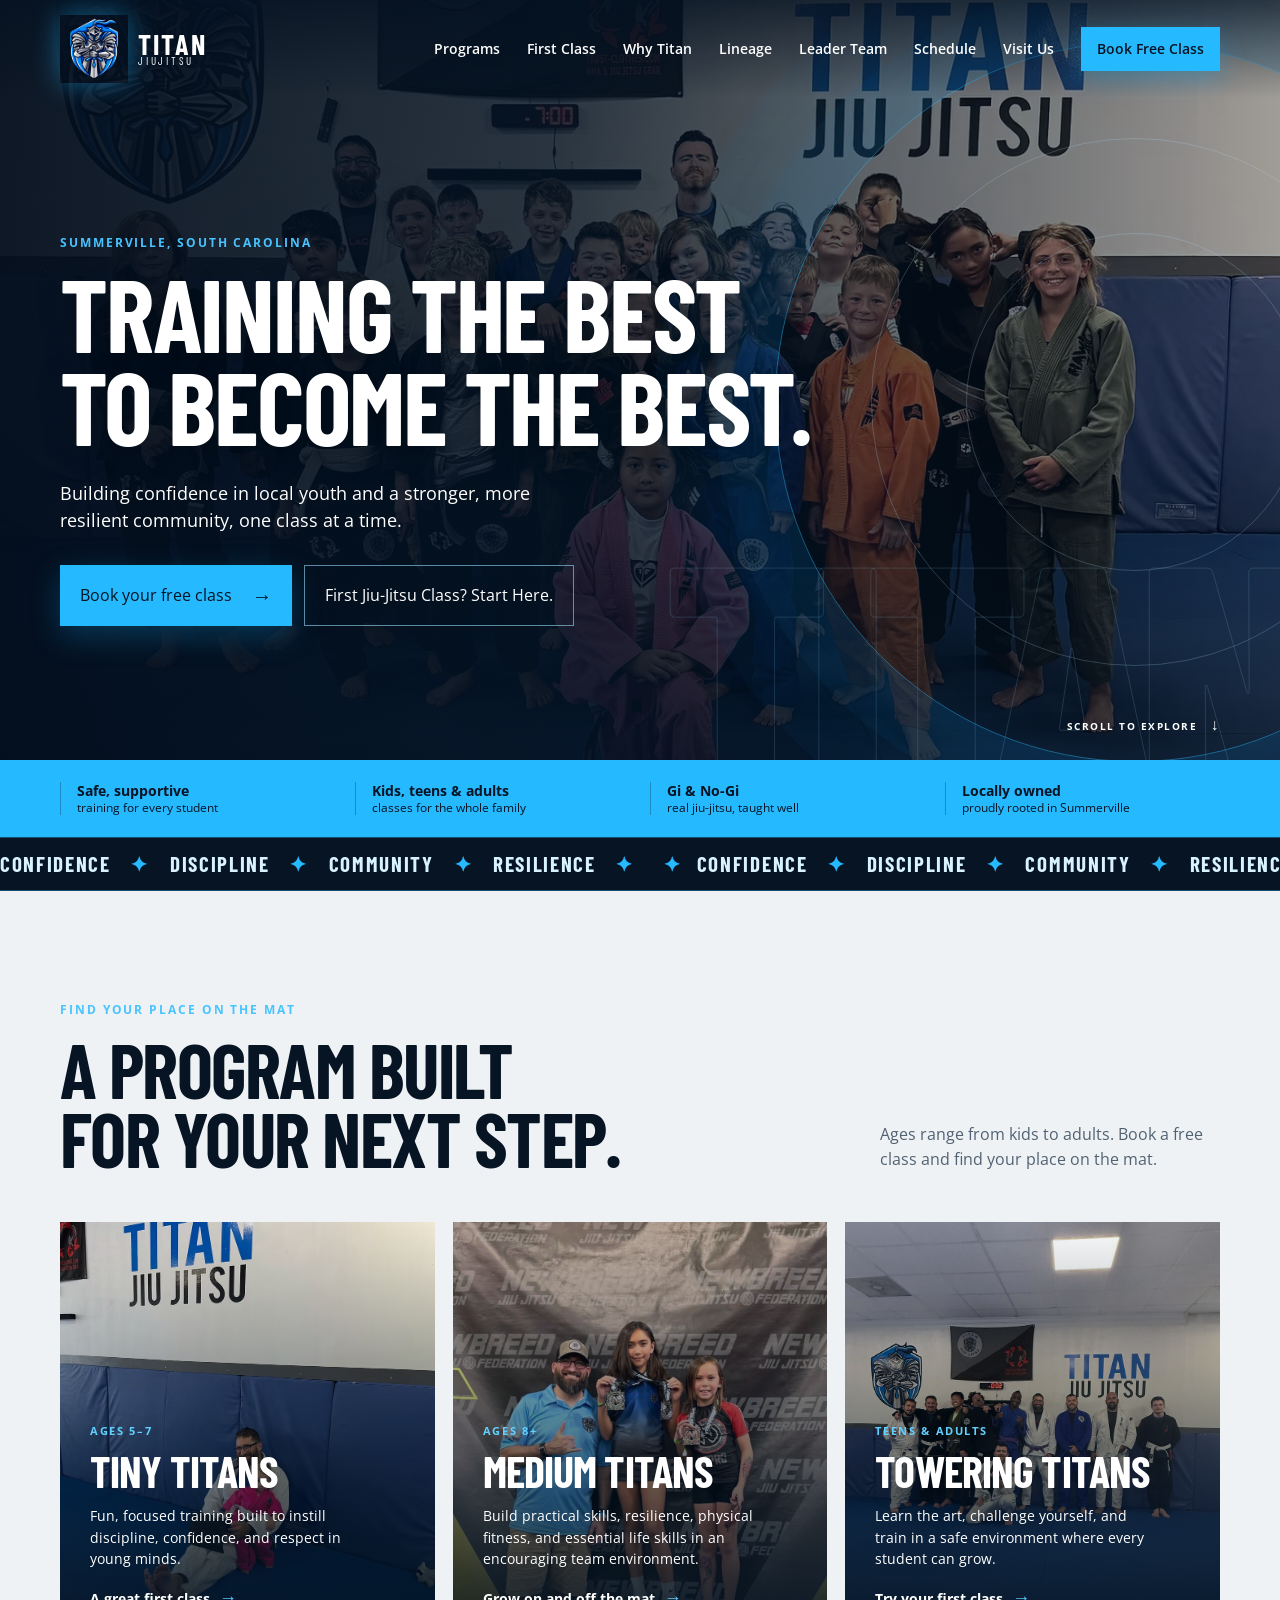
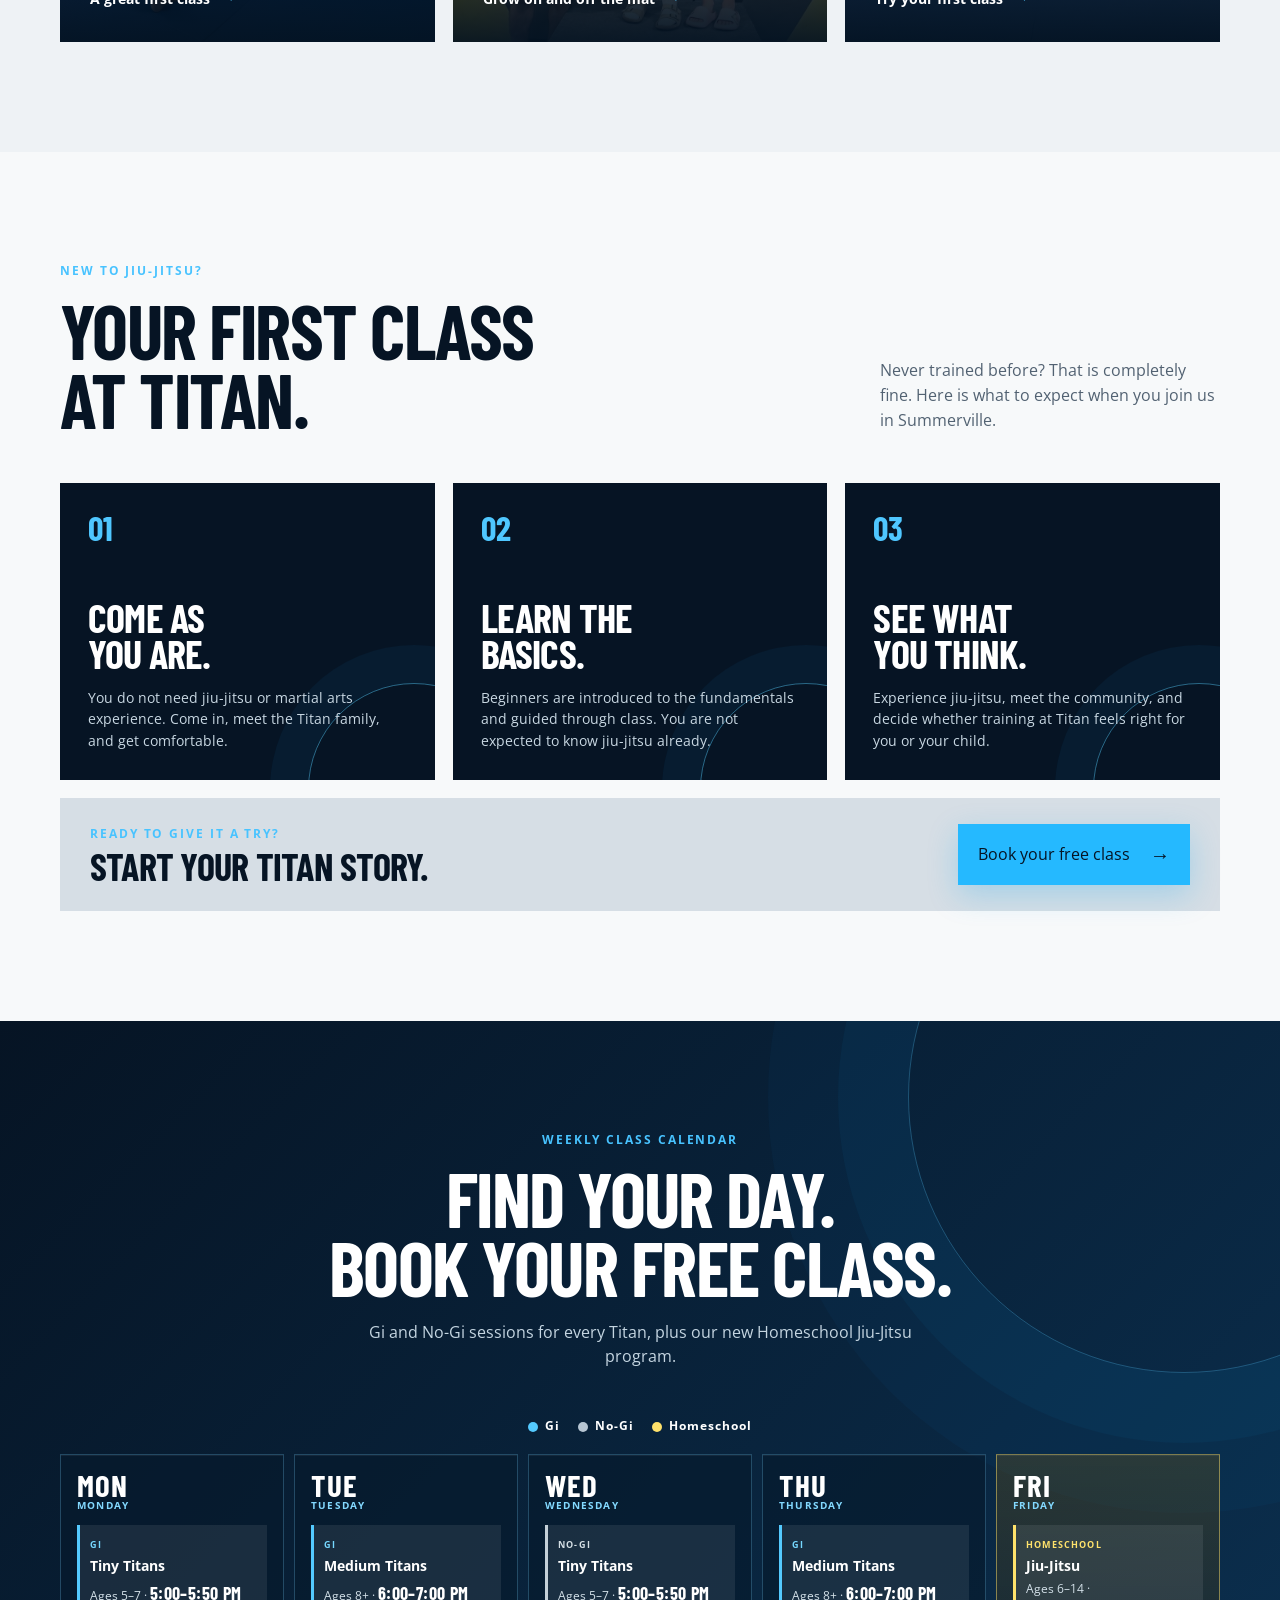
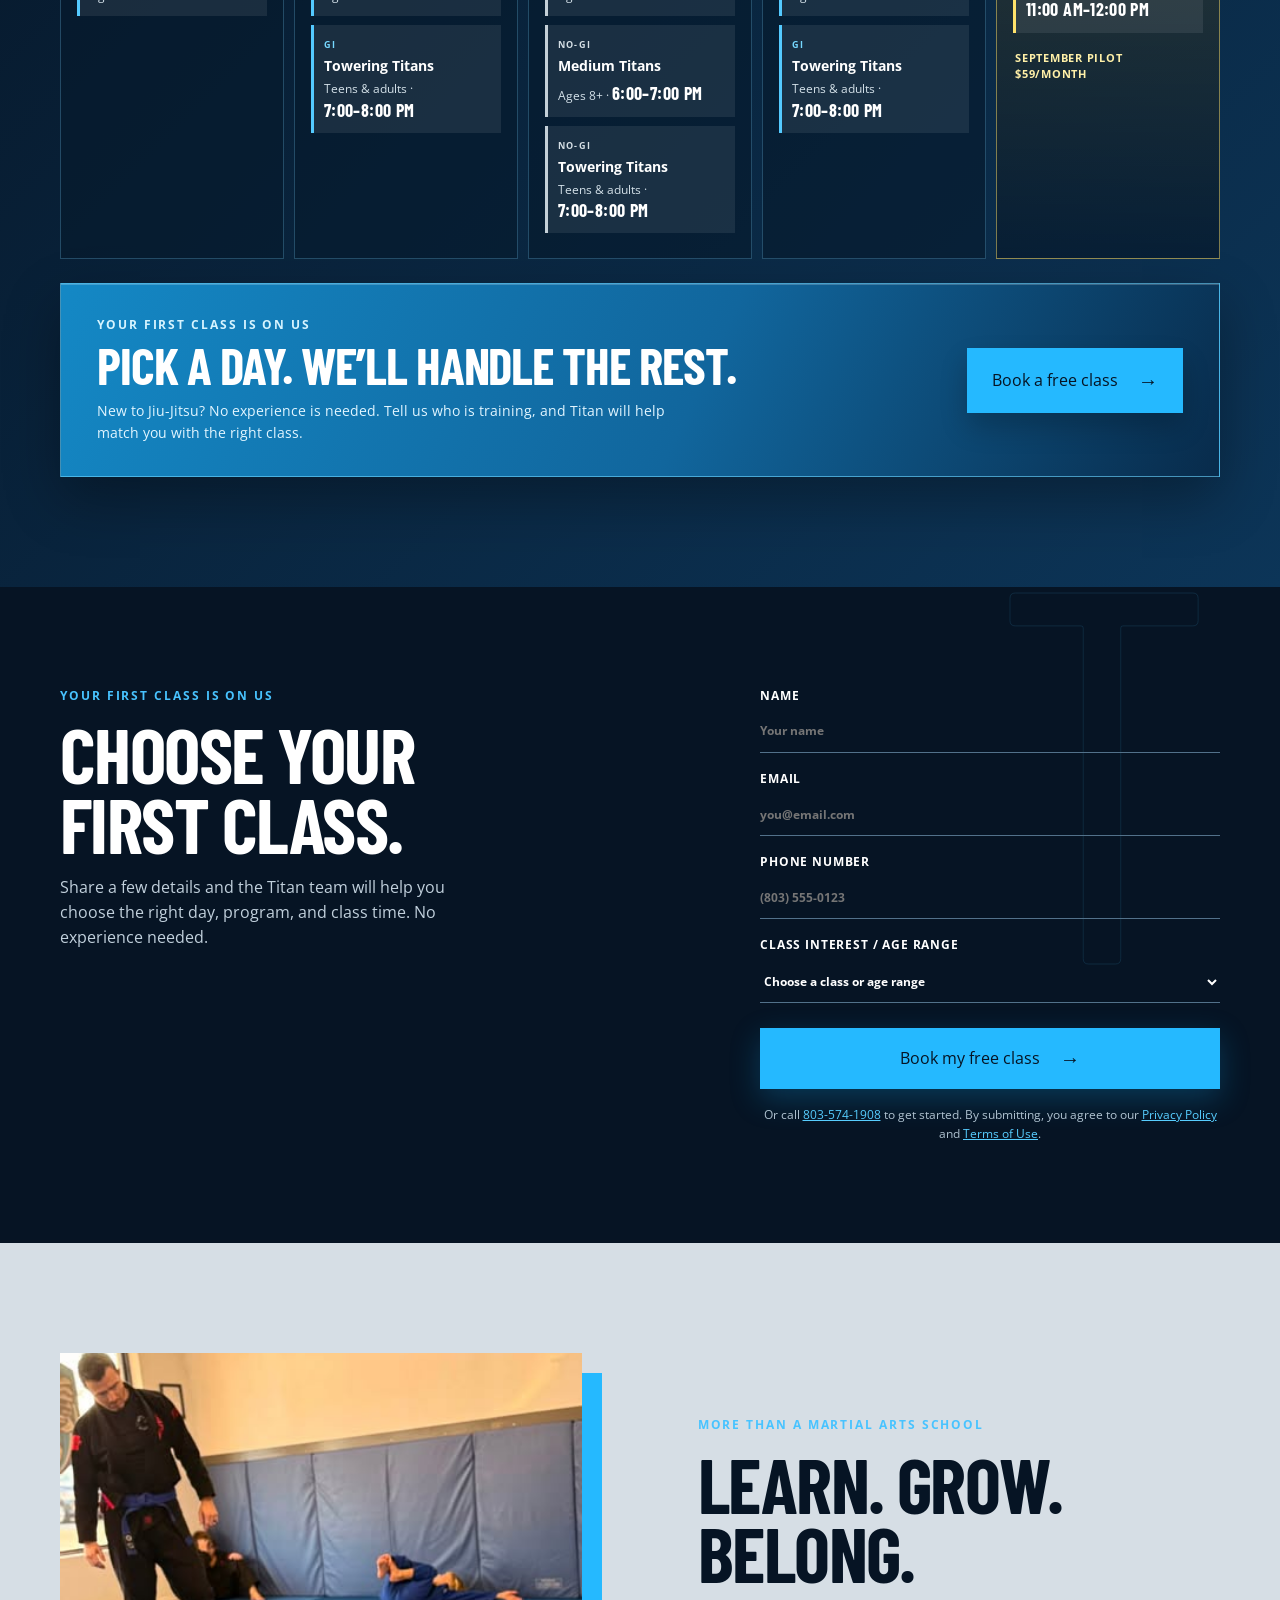
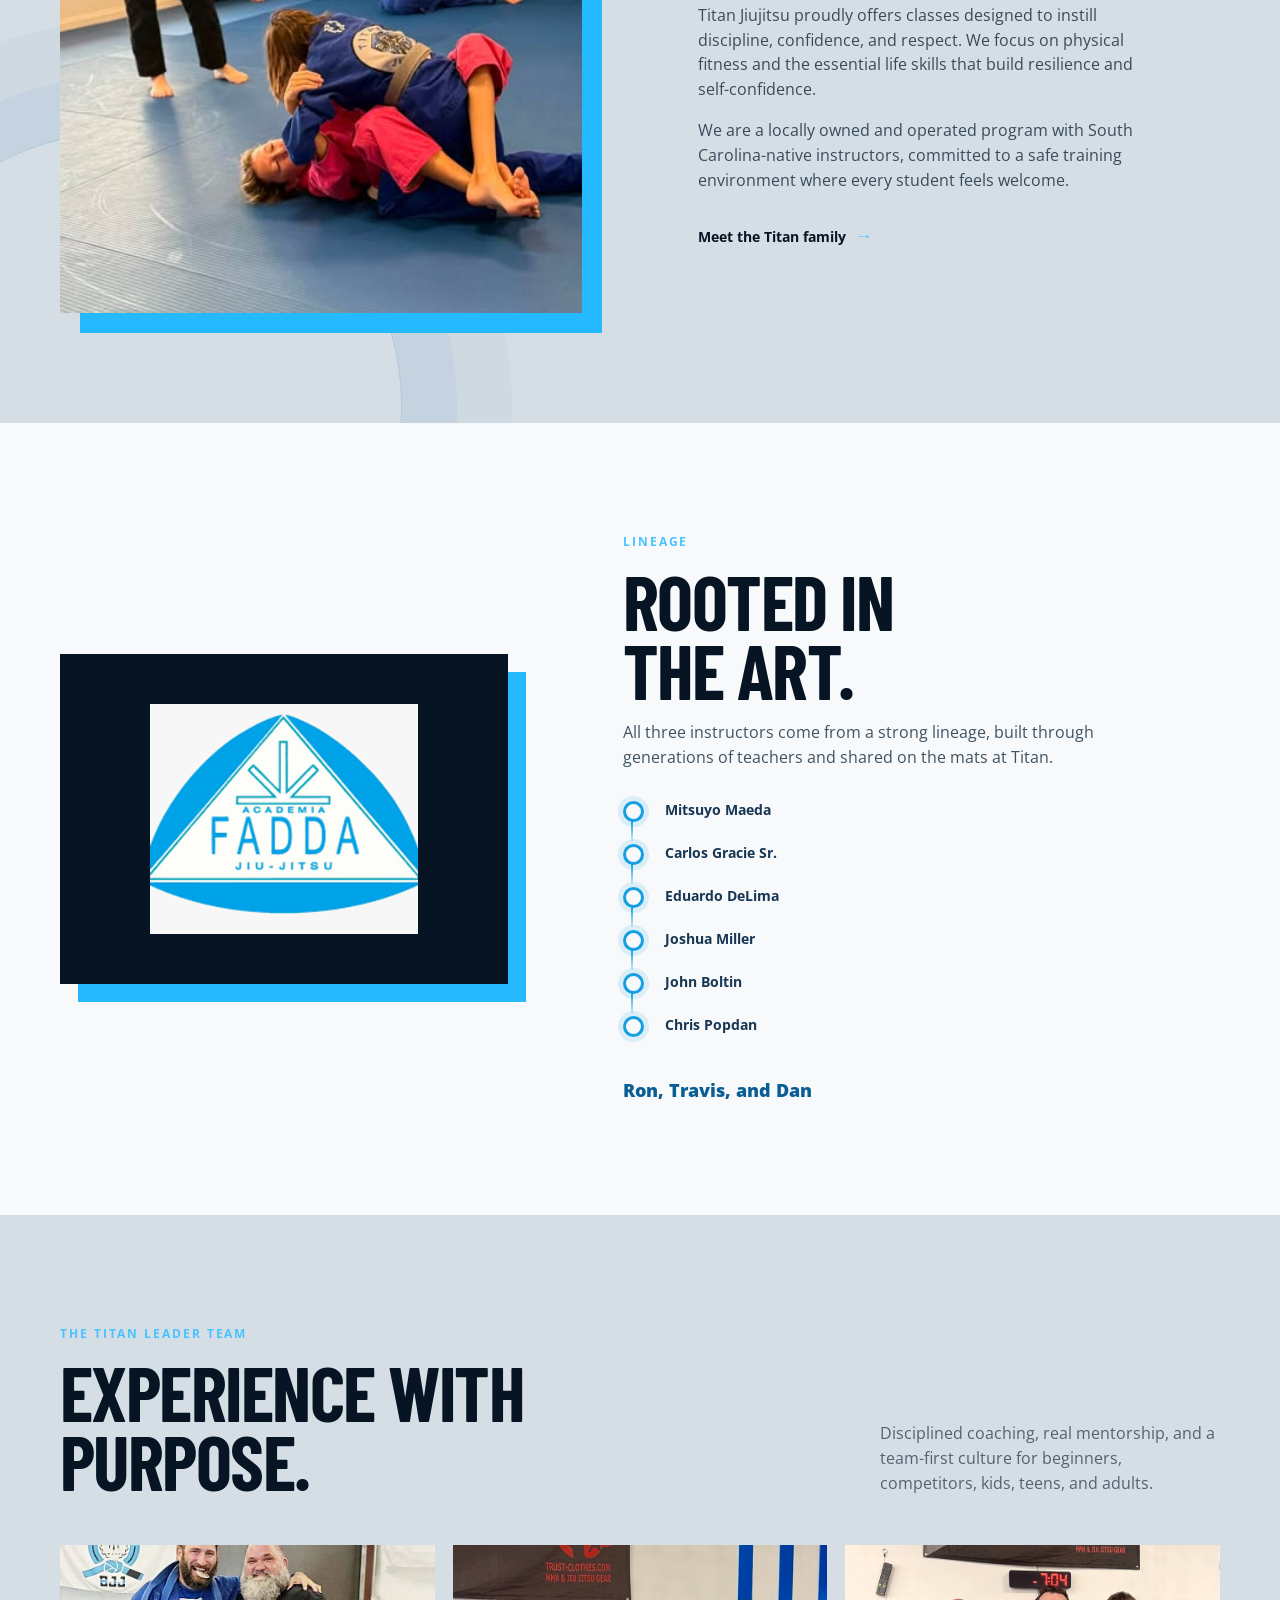
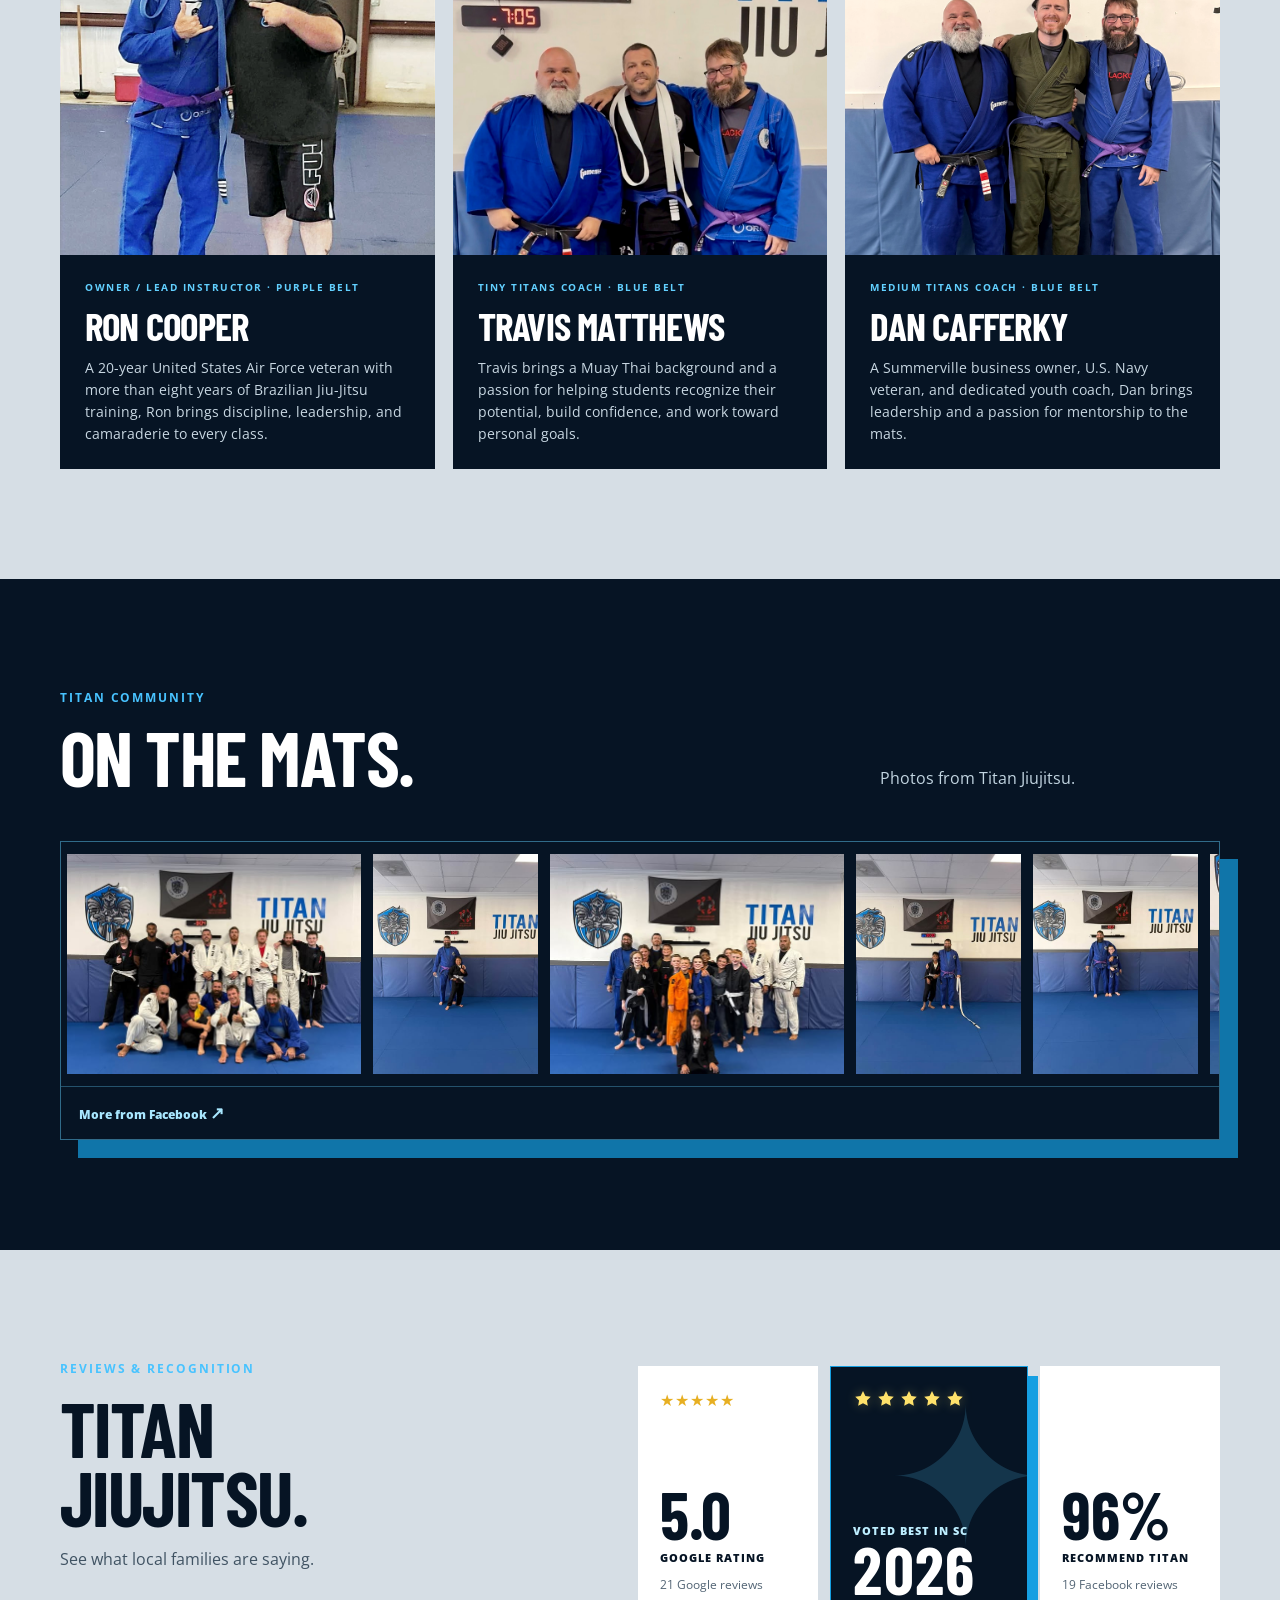
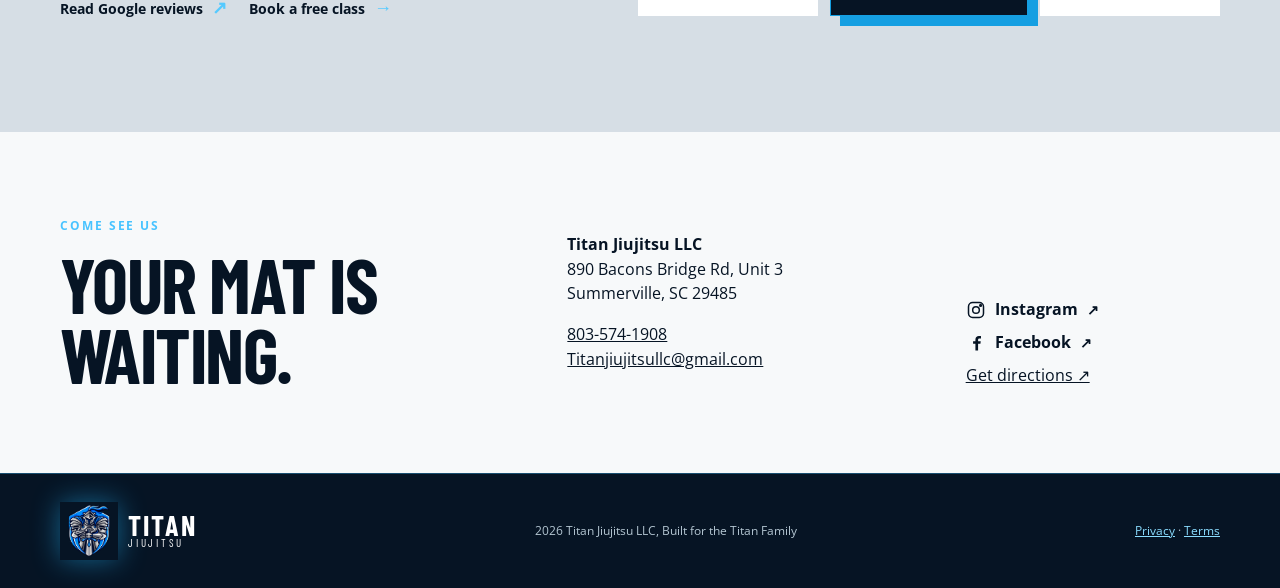
==== commit 06f1d431: "Add privacy and terms pages" ====
--- a/index.html
+++ b/index.html
@@ -204,7 +204,7 @@
             <label>Phone Number<input required name="Phone Number" type="tel" placeholder="(803) 555-0123" autocomplete="tel" /></label>
             <label>Class Interest / Age Range<select required name="Class Interest / Age Range"><option value="" selected disabled>Choose a class or age range</option><option>Tiny Titans (ages 5-7)</option><option>Medium Titans (ages 8+)</option><option>Towering Titans (teens and adults)</option><option>Homeschool Jiu-Jitsu (ages 6-14)</option><option>Not sure yet</option></select></label>
             <button class="button button-primary" type="submit">Book my free class <span>→</span></button>
-            <p class="form-note">Or call <a href="tel:+18035741908">803-574-1908</a> to get started. By submitting, you agree to our <a href="privacy-terms.html">privacy terms</a>.</p>
+            <p class="form-note">Or call <a href="tel:+18035741908">803-574-1908</a> to get started. By submitting, you agree to our <a href="privacy.html">Privacy Policy</a> and <a href="terms.html">Terms of Use</a>.</p>
           </form>
         </div>
       </section>
@@ -298,7 +298,7 @@
       </section>
     </main>
 
-    <footer class="site-footer"><div class="container"><a class="brand" href="#top"><img class="brand-logo" src="assets/titan-knight-icon.png" alt="Titan Jiujitsu knight emblem" width="72" height="72" /><span><strong>TITAN</strong><small>JIUJITSU</small></span></a><p>2026 Titan Jiujitsu LLC, Built for the Titan Family</p></div></footer>
+    <footer class="site-footer"><div class="container"><a class="brand" href="#top"><img class="brand-logo" src="assets/titan-knight-icon.png" alt="Titan Jiujitsu knight emblem" width="72" height="72" /><span><strong>TITAN</strong><small>JIUJITSU</small></span></a><p>2026 Titan Jiujitsu LLC, Built for the Titan Family</p><p class="footer-legal"><a href="privacy.html">Privacy</a> · <a href="terms.html">Terms</a></p></div></footer>
     <script src="script.js?v=launch-20260902"></script>
   </body>
 </html>
--- a/fixes.css
+++ b/fixes.css
@@ -70,3 +70,5 @@
   .photo-track { animation: none; width: 100%; overflow-x: auto; }
   .photo-set[aria-hidden="true"] { display: none; }
 }
+
+.footer-legal { white-space: nowrap; }
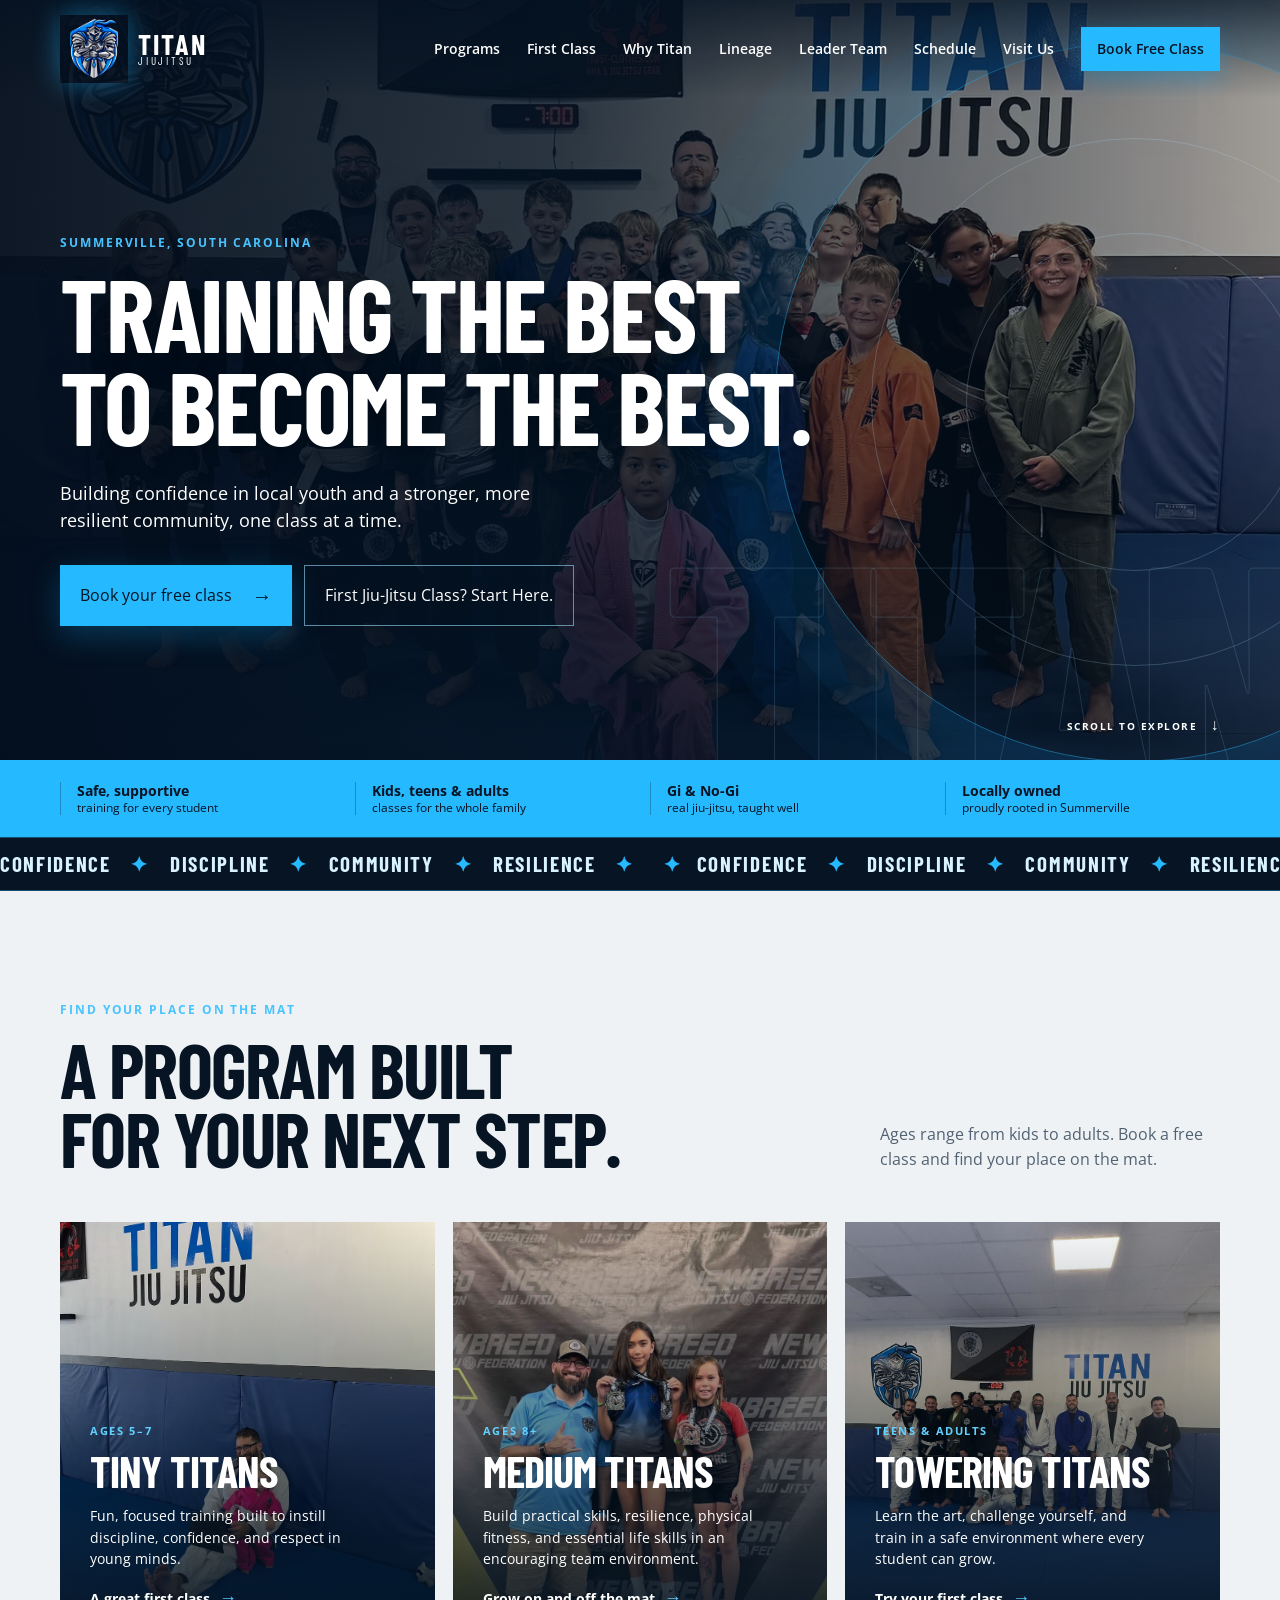
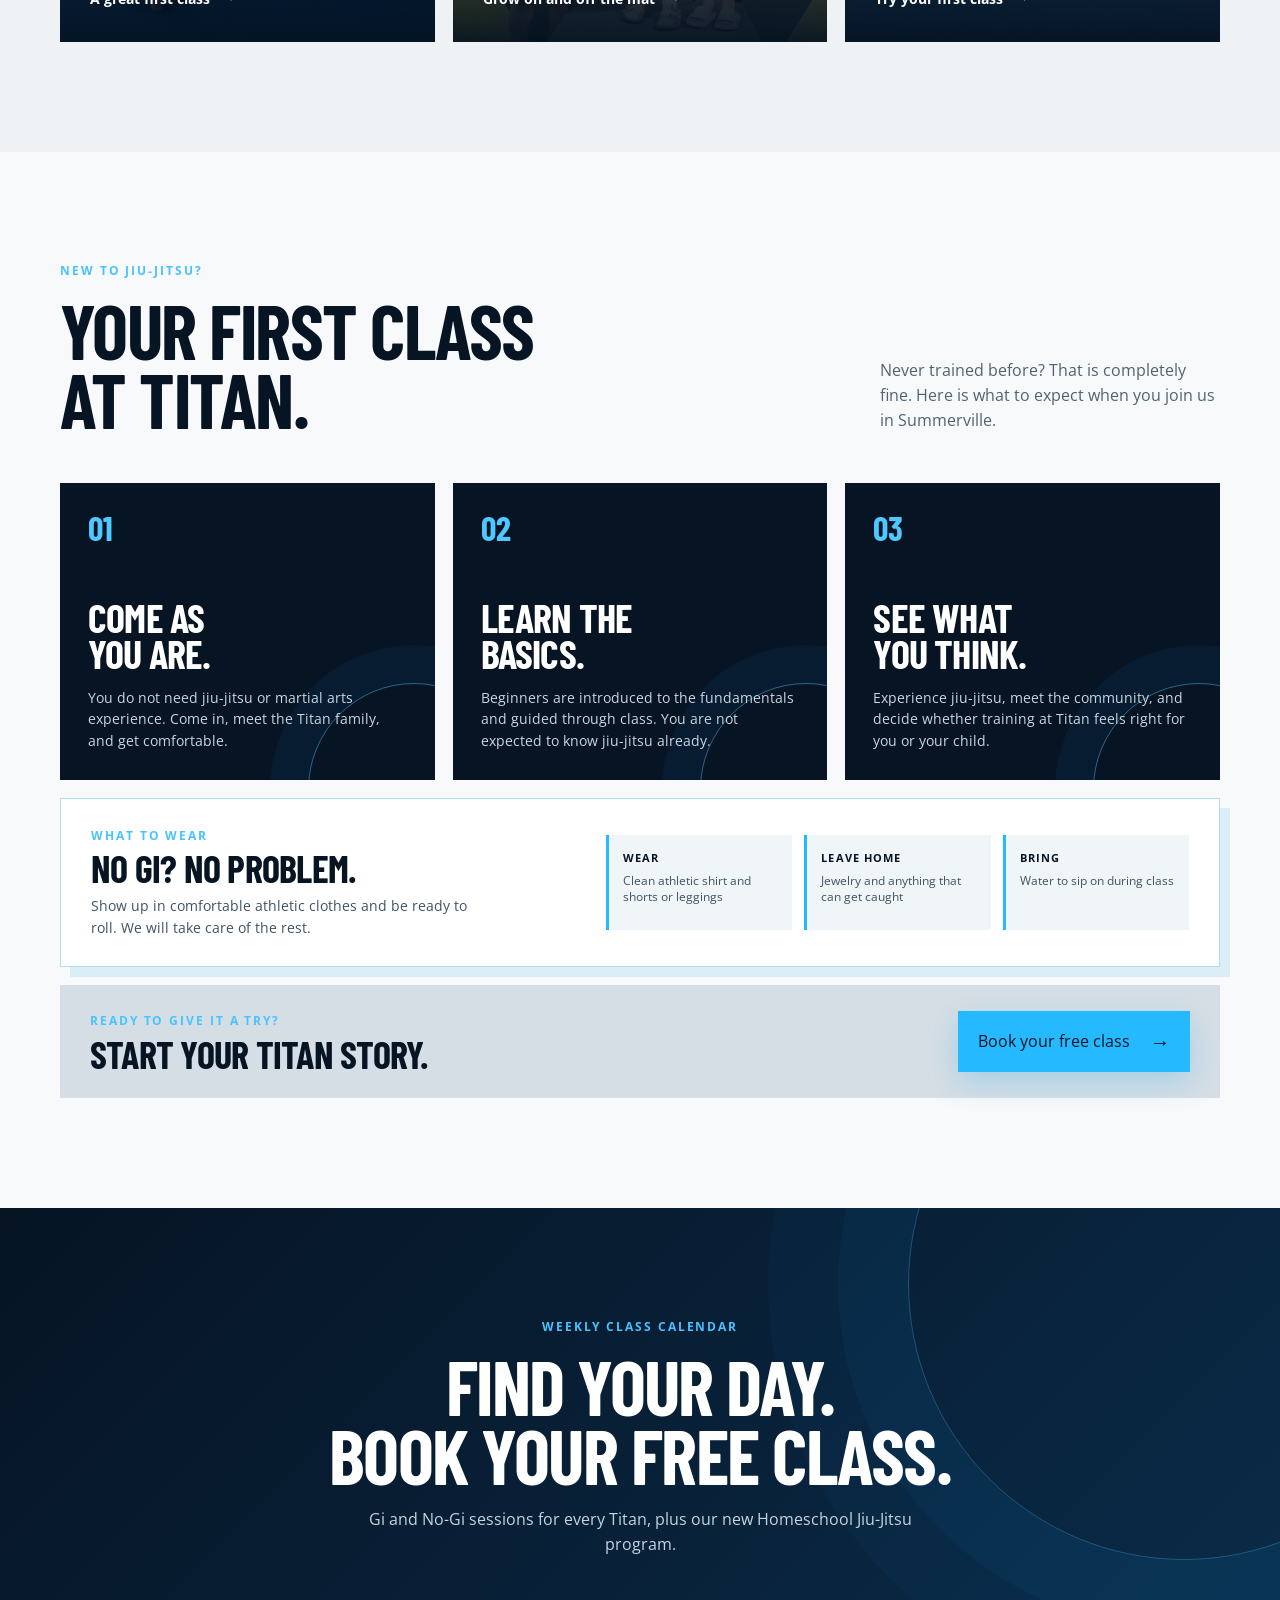
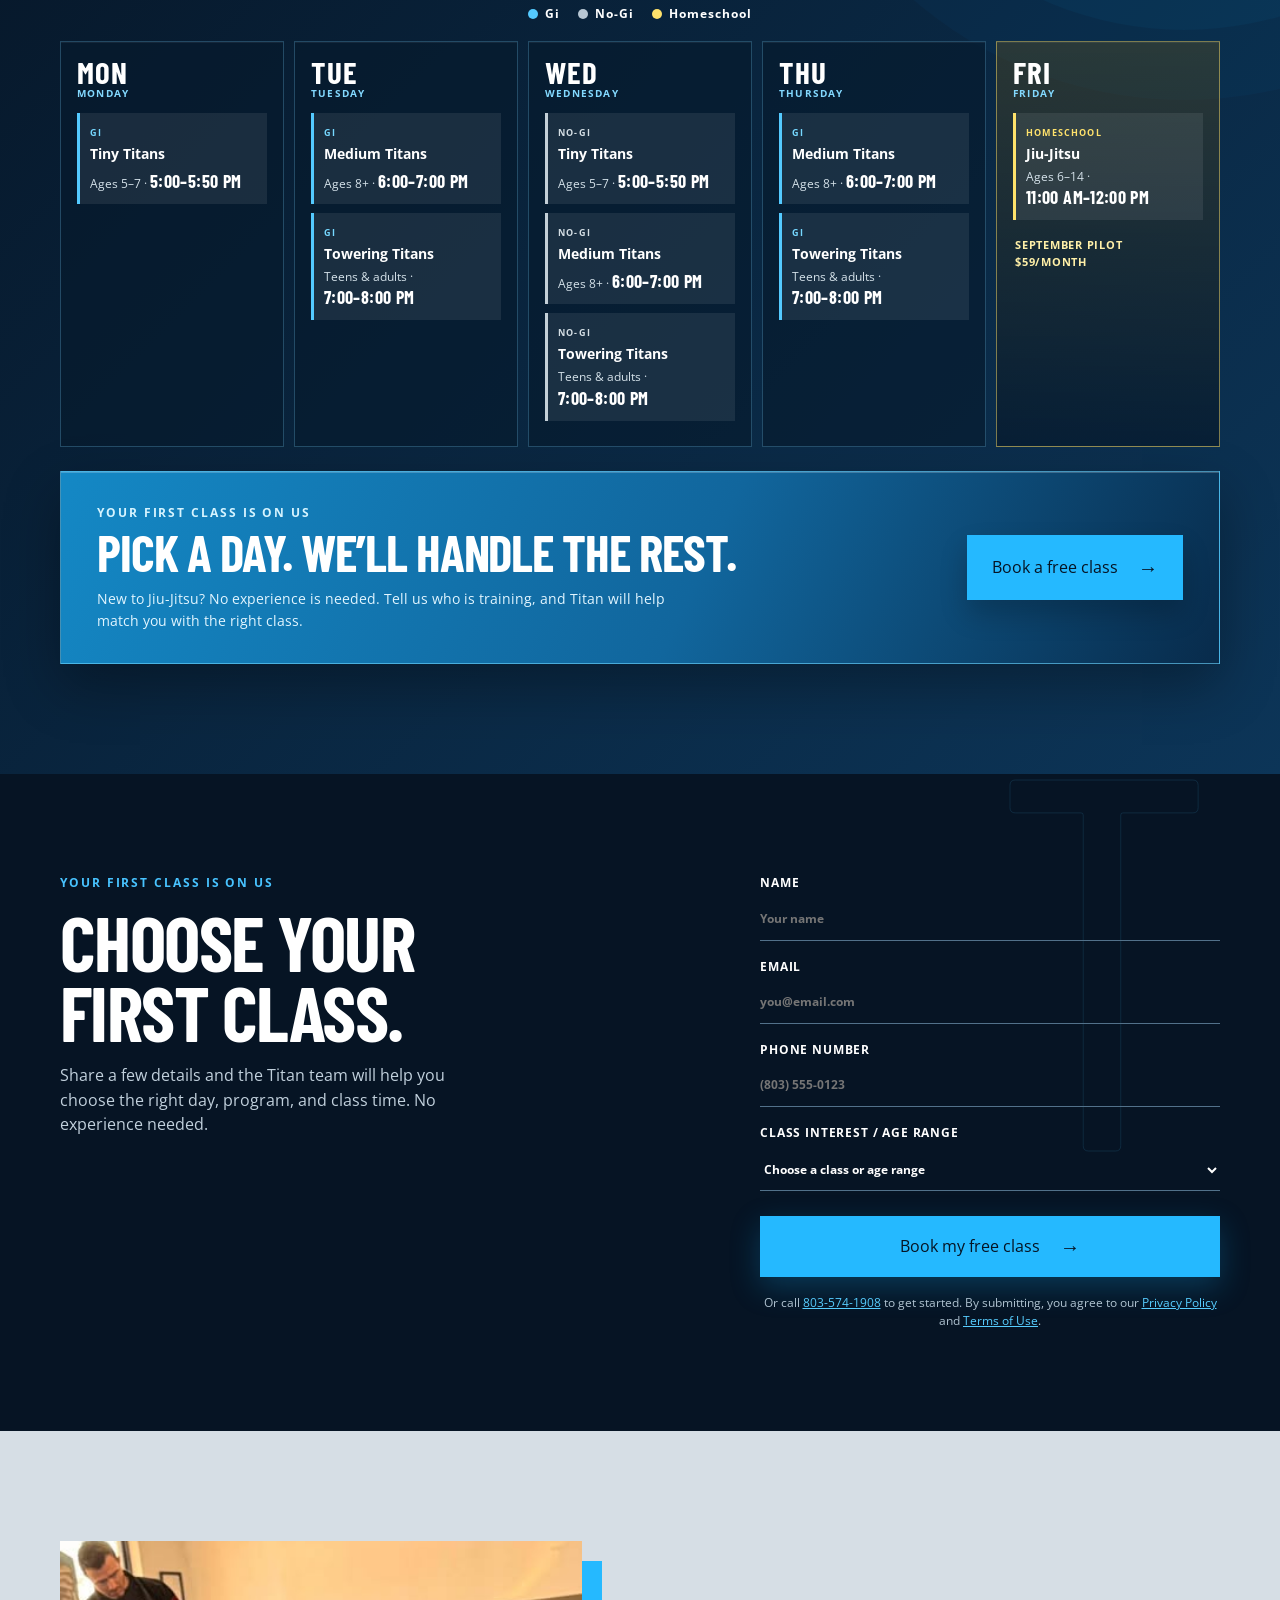
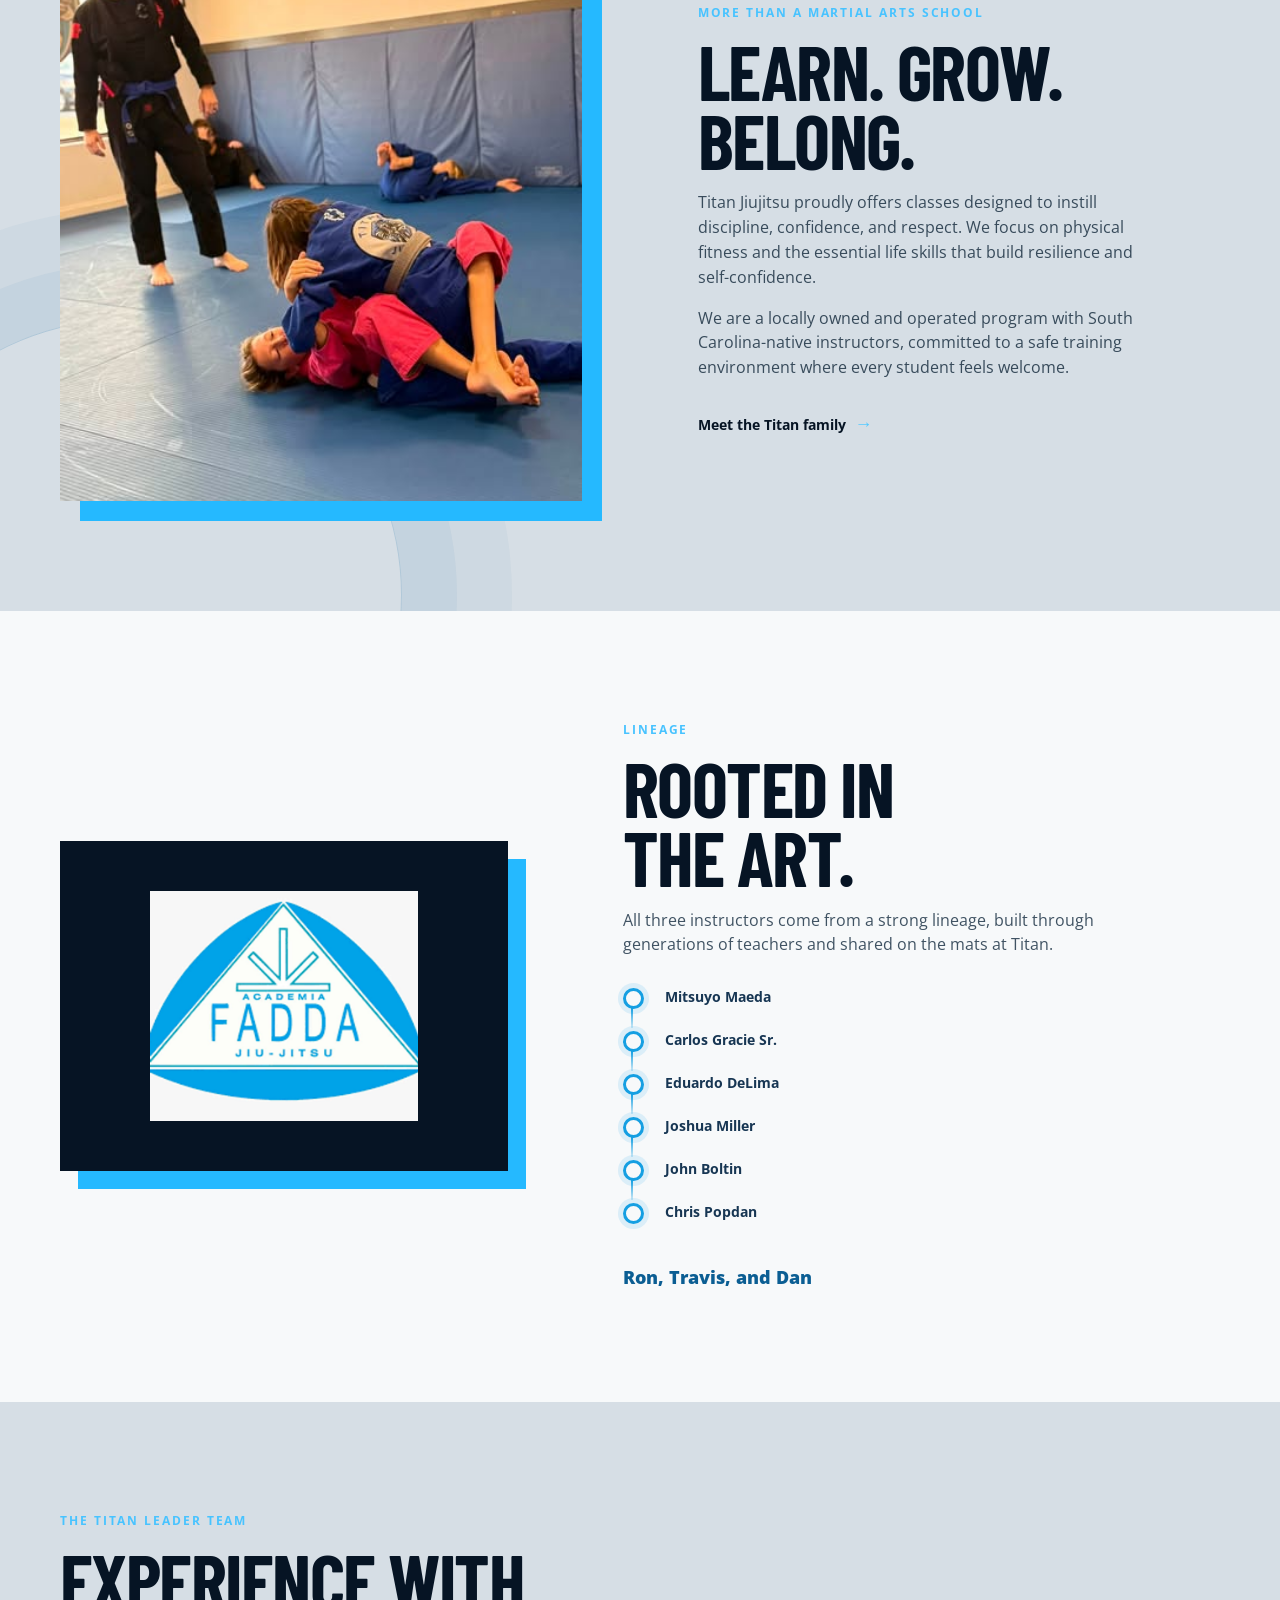
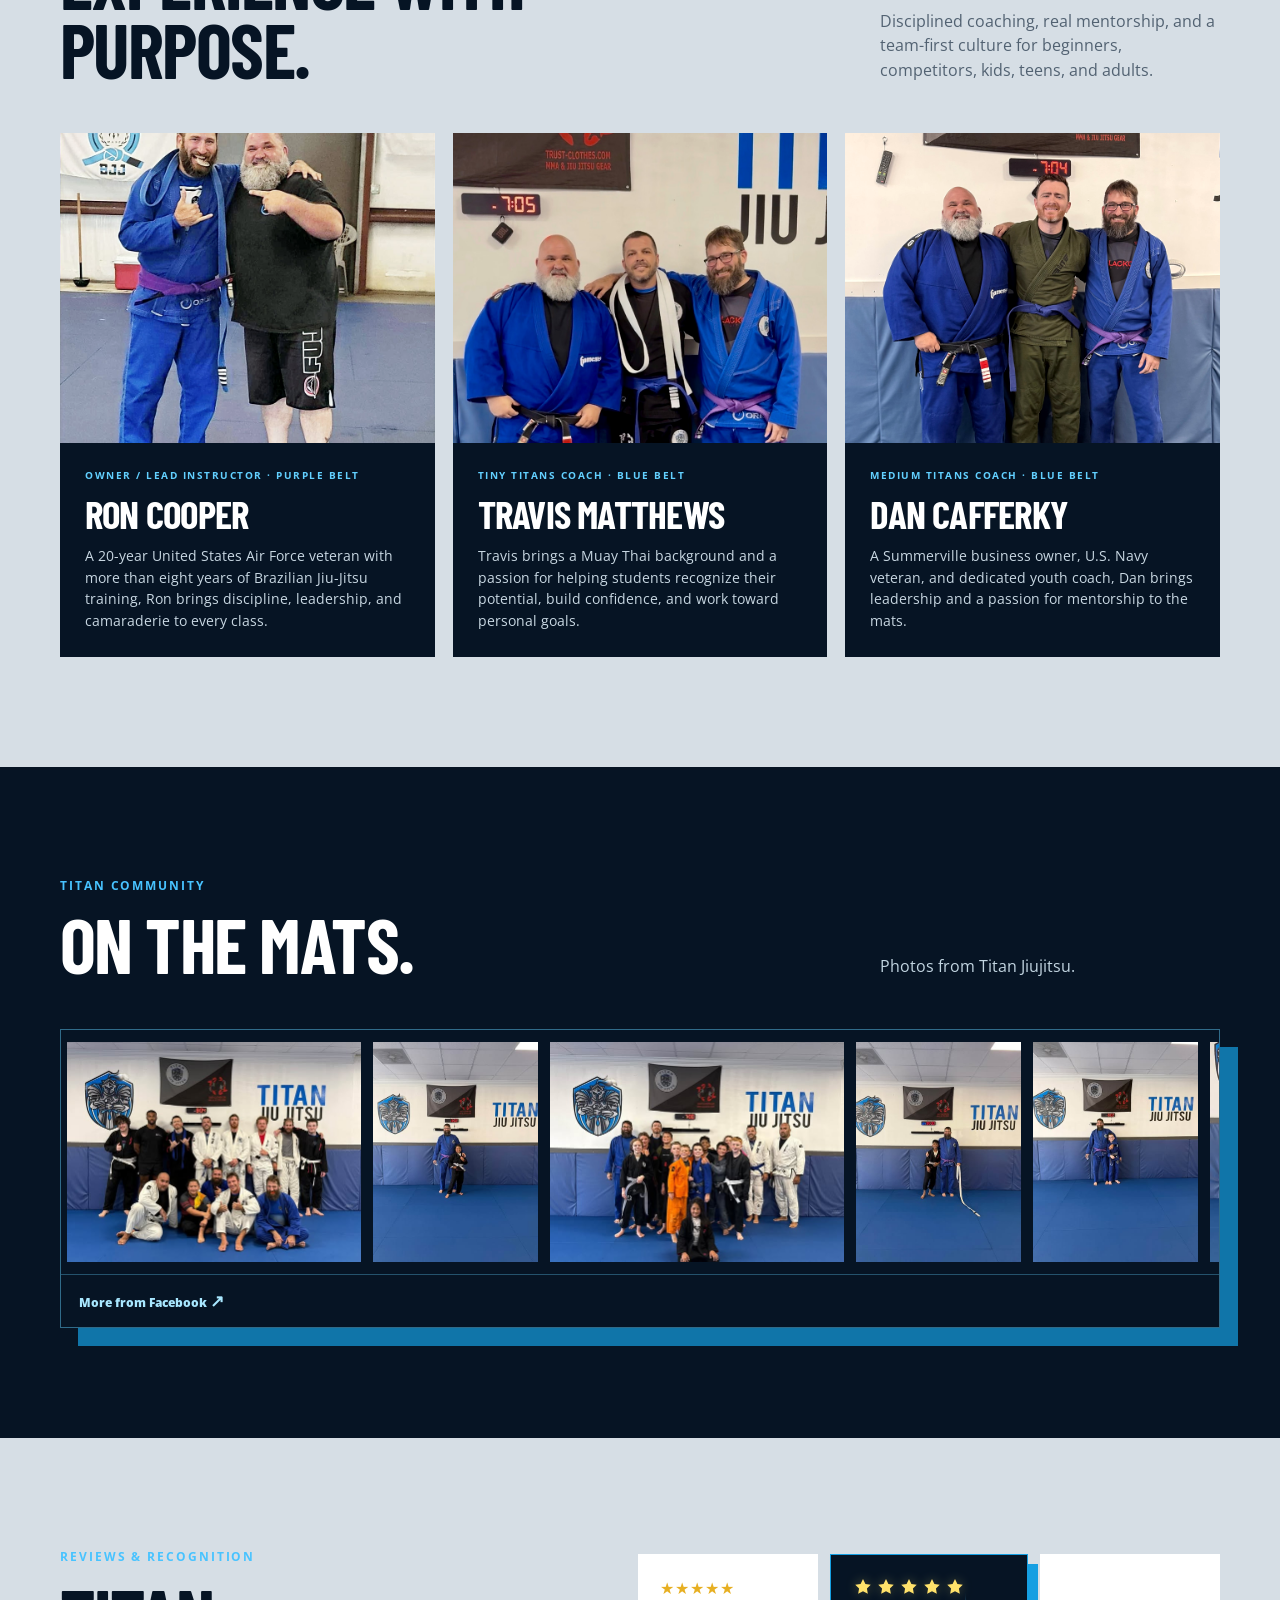
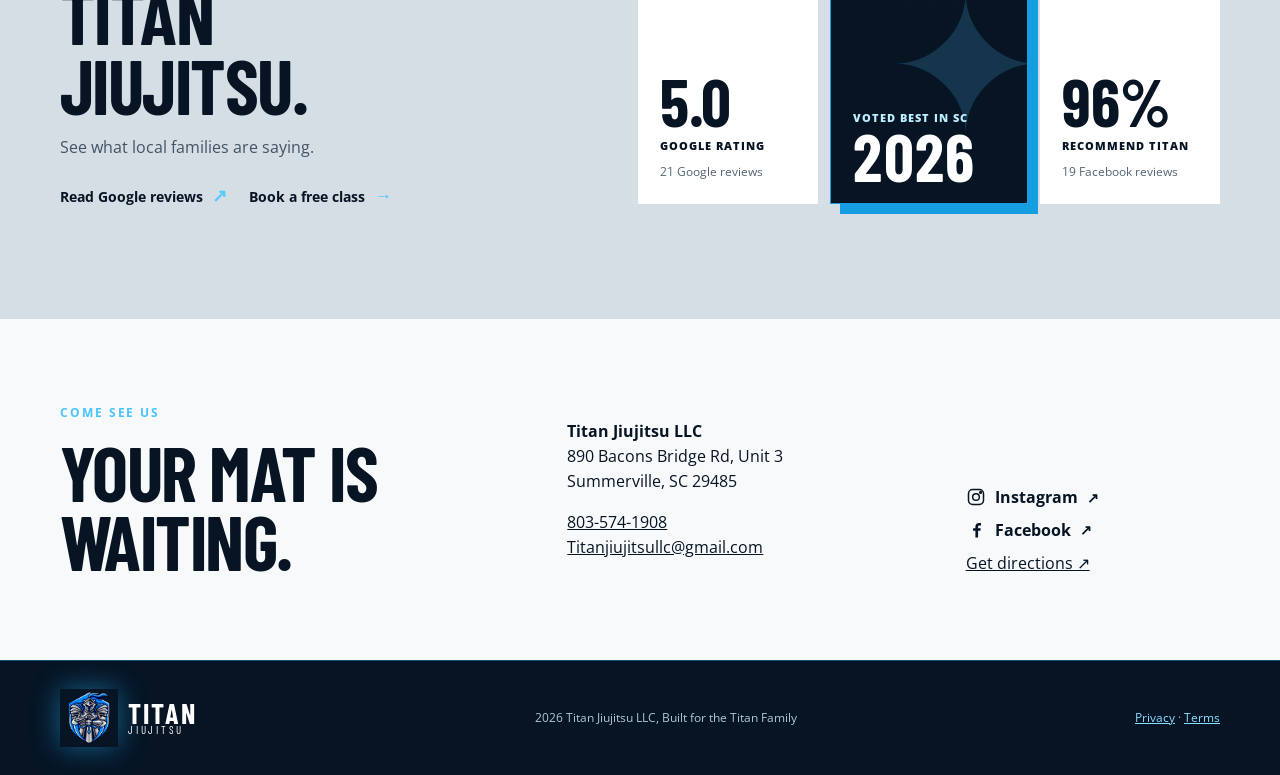
==== commit 4e1a1424: "Expand first class preparation guide" ====
--- a/index.html
+++ b/index.html
@@ -162,6 +162,7 @@
             <article><span>02</span><h3>Learn the<br />basics.</h3><p>Beginners are introduced to the fundamentals and guided through class. You are not expected to know jiu-jitsu already.</p></article>
             <article><span>03</span><h3>See what<br />you think.</h3><p>Experience jiu-jitsu, meet the community, and decide whether training at Titan feels right for you or your child.</p></article>
           </div>
+          <aside class="first-class-kit" aria-labelledby="first-class-kit-title"><div><p class="eyebrow">WHAT TO WEAR</p><h3 id="first-class-kit-title">No gi? No problem.</h3><p>Show up in comfortable athletic clothes and be ready to roll. We will take care of the rest.</p></div><ul><li><b>Wear</b><span>Clean athletic shirt and shorts or leggings</span></li><li><b>Leave home</b><span>Jewelry and anything that can get caught</span></li><li><b>Bring</b><span>Water to sip on during class</span></li></ul></aside>
           <div class="first-class-cta"><div><p class="eyebrow">READY TO GIVE IT A TRY?</p><h3>Start your Titan story.</h3></div><a class="button button-primary" href="#trial">Book your free class <span>→</span></a></div>
         </div>
       </section>
--- a/fixes.css
+++ b/fixes.css
@@ -13,6 +13,7 @@
 .first-class-cta { display: flex; align-items: center; justify-content: space-between; gap: 24px; margin-top: 18px; padding: 26px 30px; background: #d6dee5; }
 .first-class-cta .eyebrow { margin-bottom: 6px; }
 .first-class-cta h3 { color: #061424; font-size: 38px; }
+.first-class-kit { display: grid; grid-template-columns: .9fr 1.1fr; gap: 38px; align-items: center; margin-top: 18px; padding: 28px 30px; border: 1px solid rgba(21,159,226,.34); background: #fff; box-shadow: 10px 10px 0 rgba(21,159,226,.12); }.first-class-kit .eyebrow { margin-bottom: 6px; }.first-class-kit h3 { color: #061424; font-size: 38px; }.first-class-kit p:not(.eyebrow) { max-width: 390px; margin: 9px 0 0; color: #405363; font-size: 14px; }.first-class-kit ul { display: grid; grid-template-columns: repeat(3, 1fr); gap: 12px; margin: 0; padding: 0; list-style: none; }.first-class-kit li { min-height: 95px; padding: 14px; border-left: 3px solid #25b9ff; background: #f0f5f8; }.first-class-kit b, .first-class-kit span { display: block; }.first-class-kit b { color: #061424; font-size: 11px; letter-spacing: .1em; text-transform: uppercase; }.first-class-kit span { margin-top: 7px; color: #405363; font-size: 12px; line-height: 1.35; }
 
 .schedule-intro { max-width: 560px; margin: 18px auto 0; color: #c4d5e1; }
 .calendar-legend { display: flex; justify-content: center; flex-wrap: wrap; gap: 18px; margin: 0 0 18px; font-size: 12px; font-weight: 700; letter-spacing: .08em; }
@@ -56,6 +57,7 @@
   .first-class-steps span { margin-bottom: 26px; }
   .first-class-cta { align-items: flex-start; flex-direction: column; padding: 24px; }
   .first-class-cta .button { width: 100%; min-height: 56px; }
+  .first-class-kit { grid-template-columns: 1fr; gap: 20px; padding: 24px; }.first-class-kit ul { grid-template-columns: 1fr; gap: 8px; }.first-class-kit li { min-height: 0; }.first-class-kit h3 { font-size: 36px; }
   .class-calendar { grid-template-columns: 1fr; gap: 10px; }
   .calendar-day, .calendar-day.is-today { min-height: 0; transform: none; }
   .calendar-day h3 { display: flex; align-items: baseline; gap: 8px; margin-bottom: 12px; }
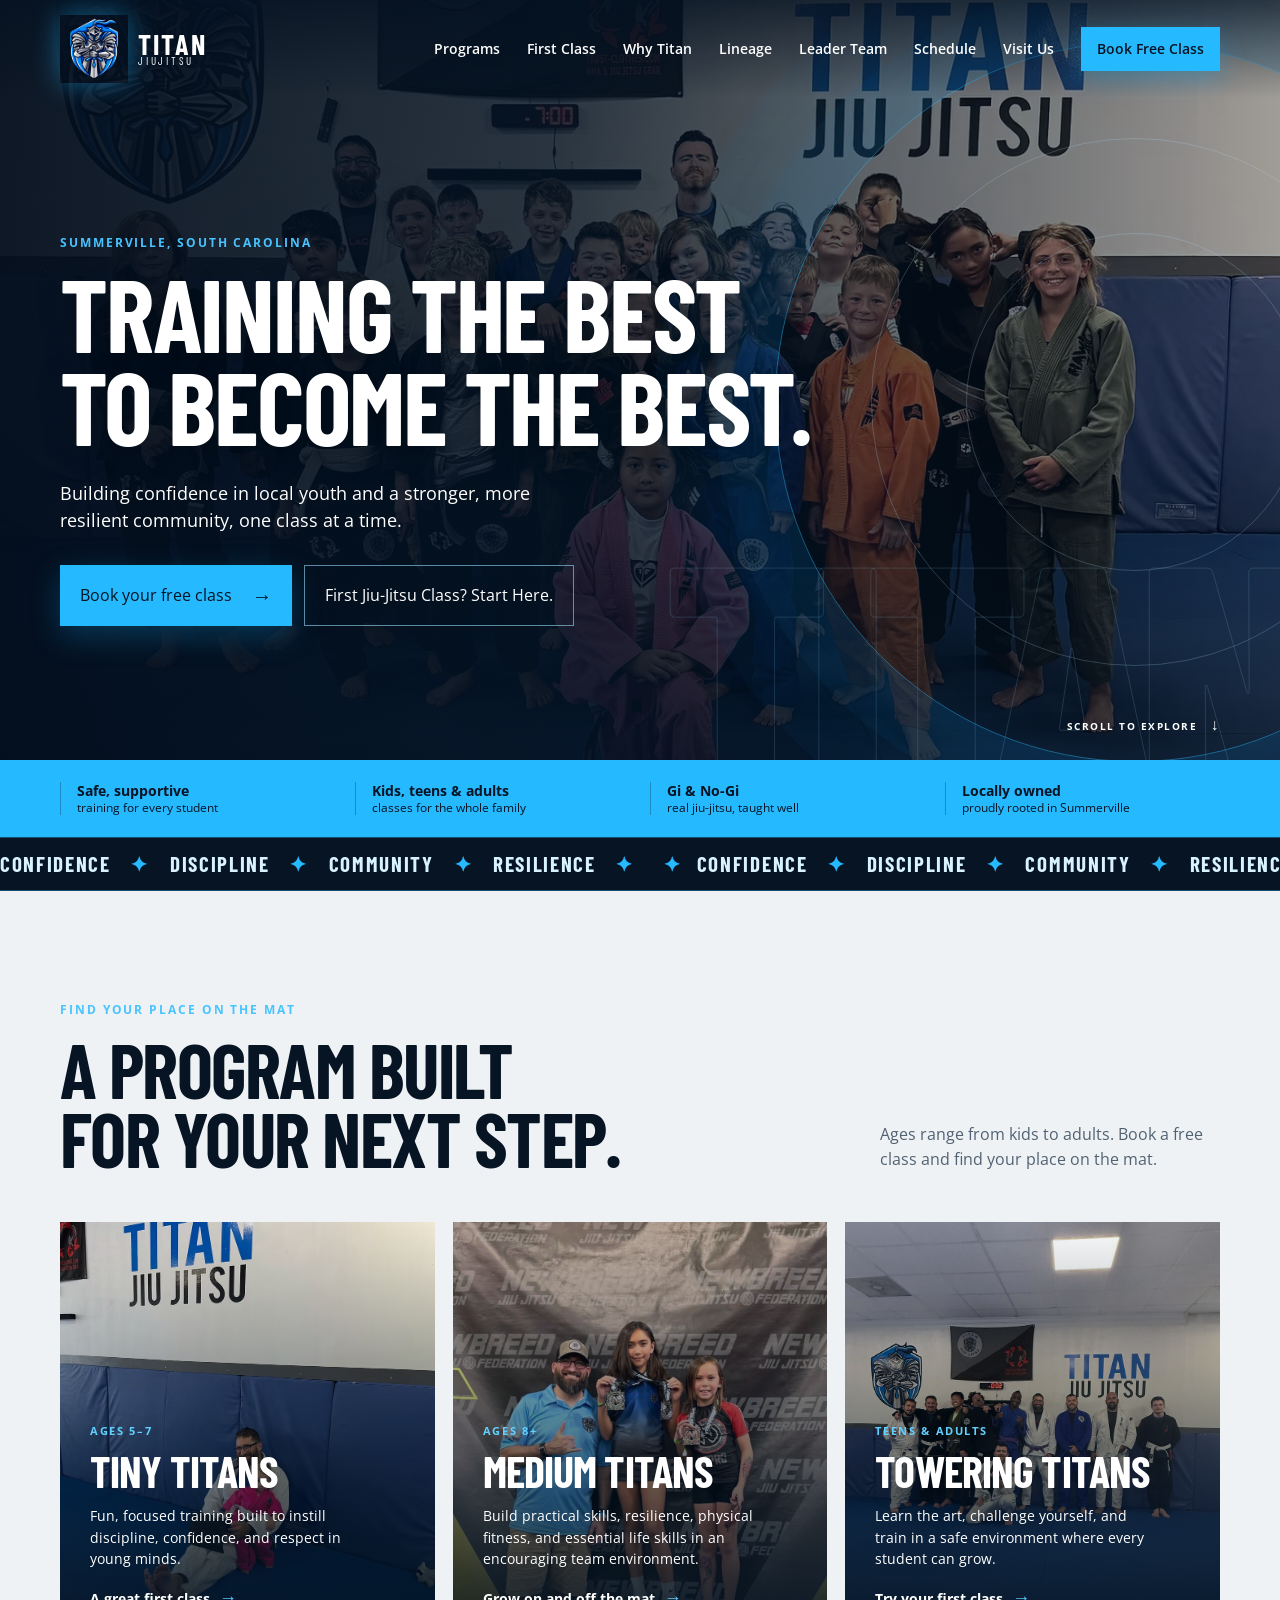
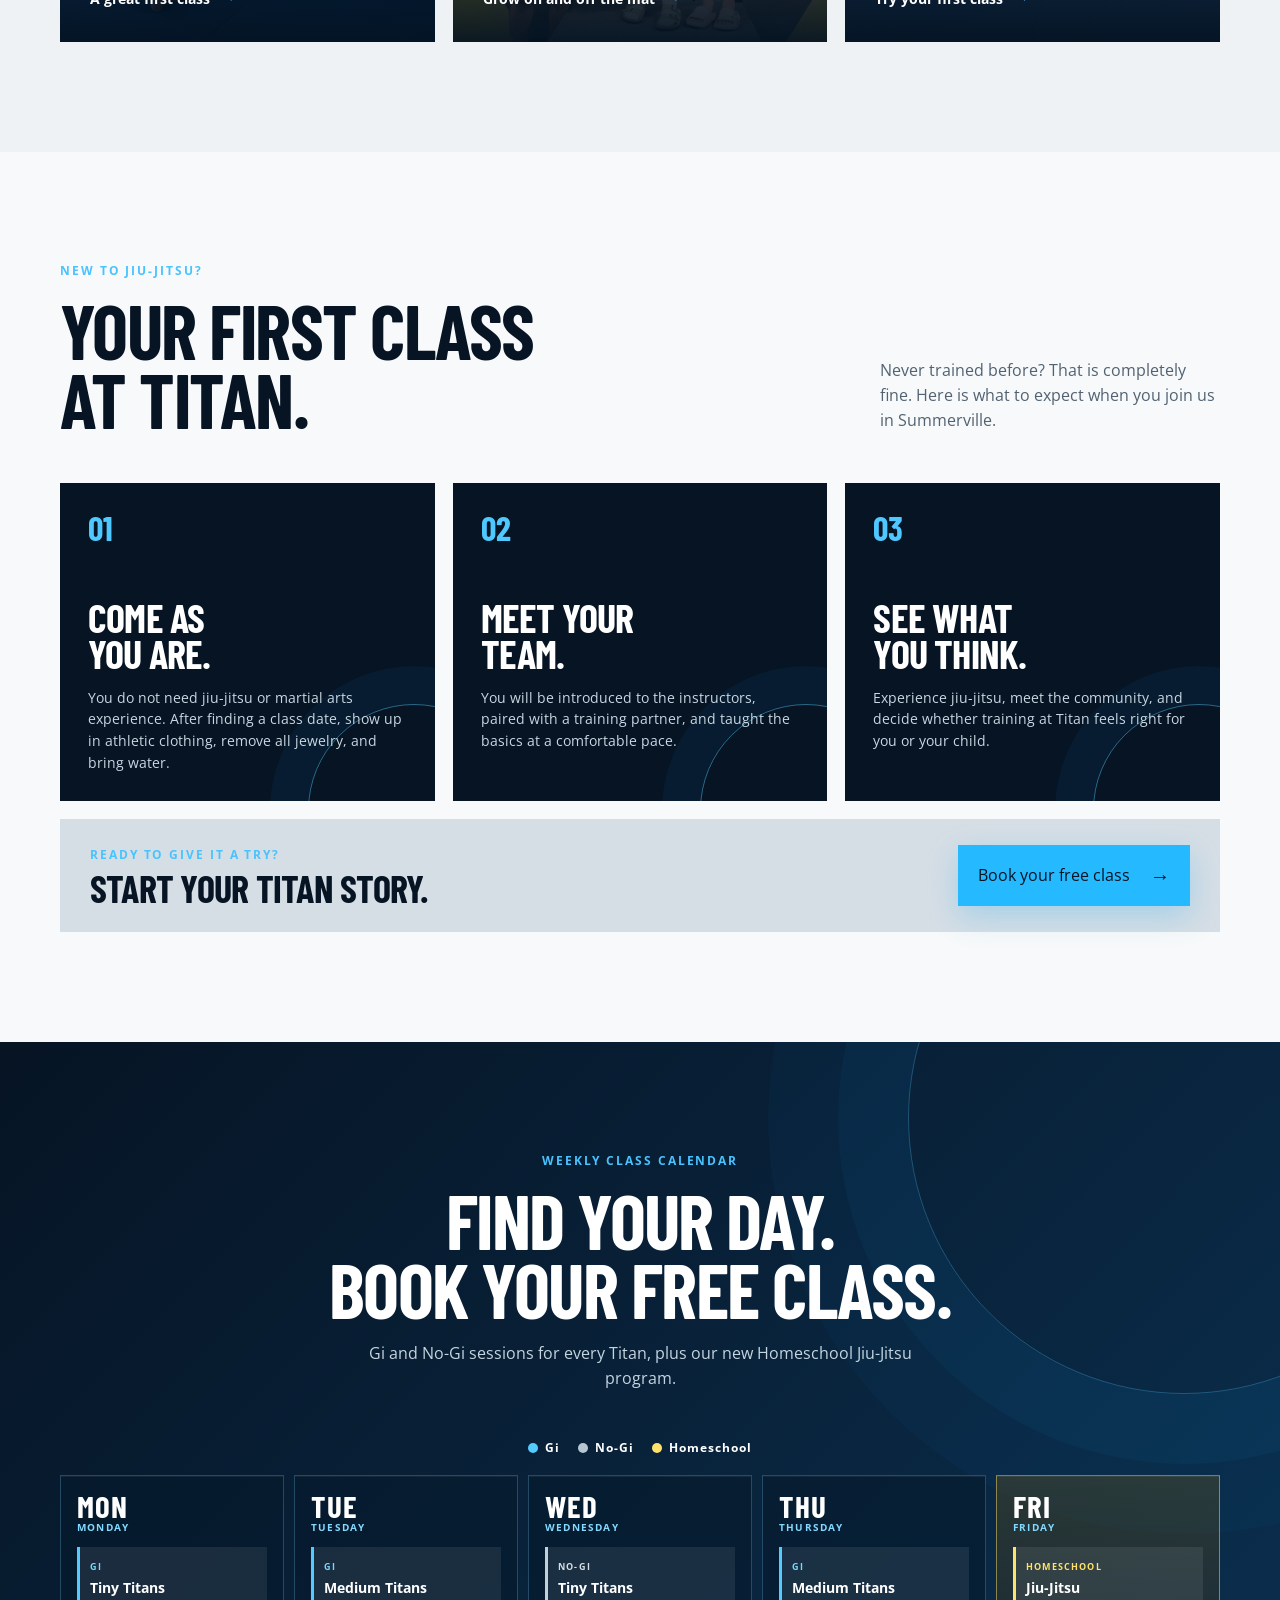
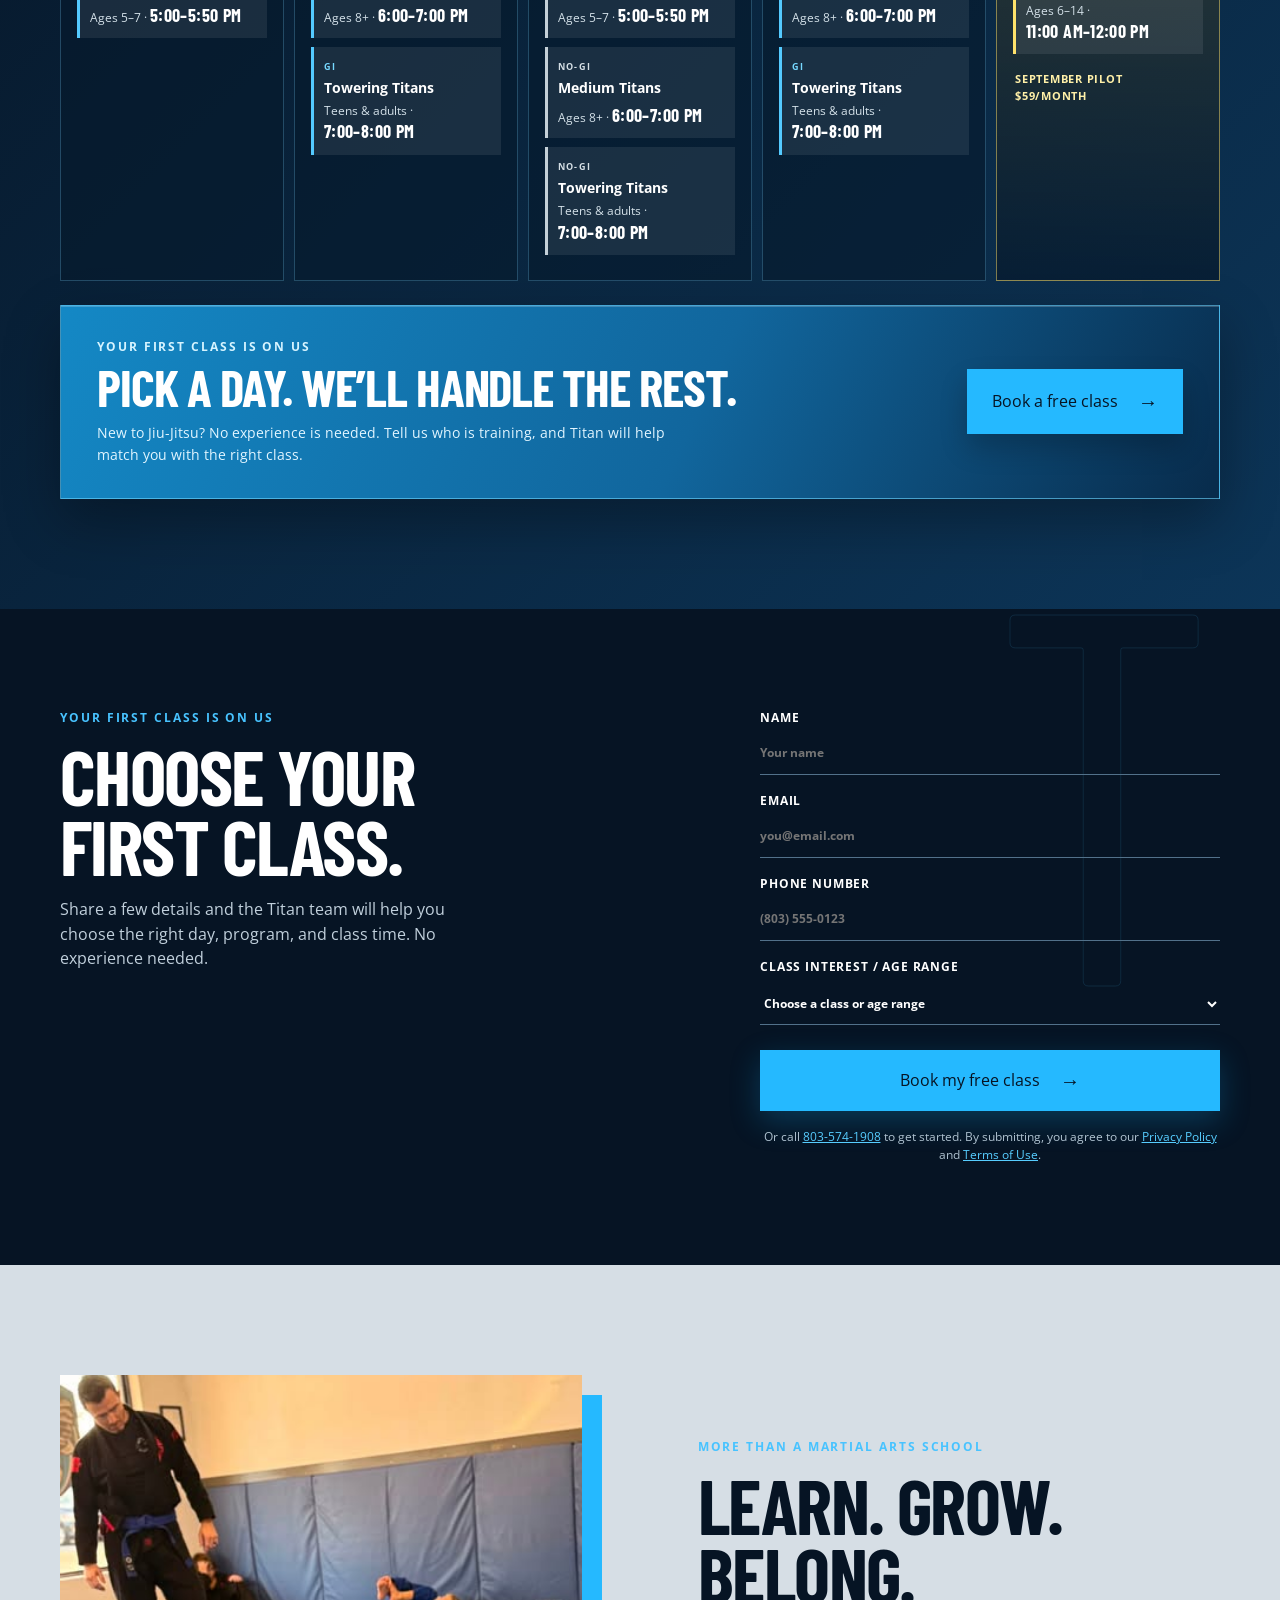
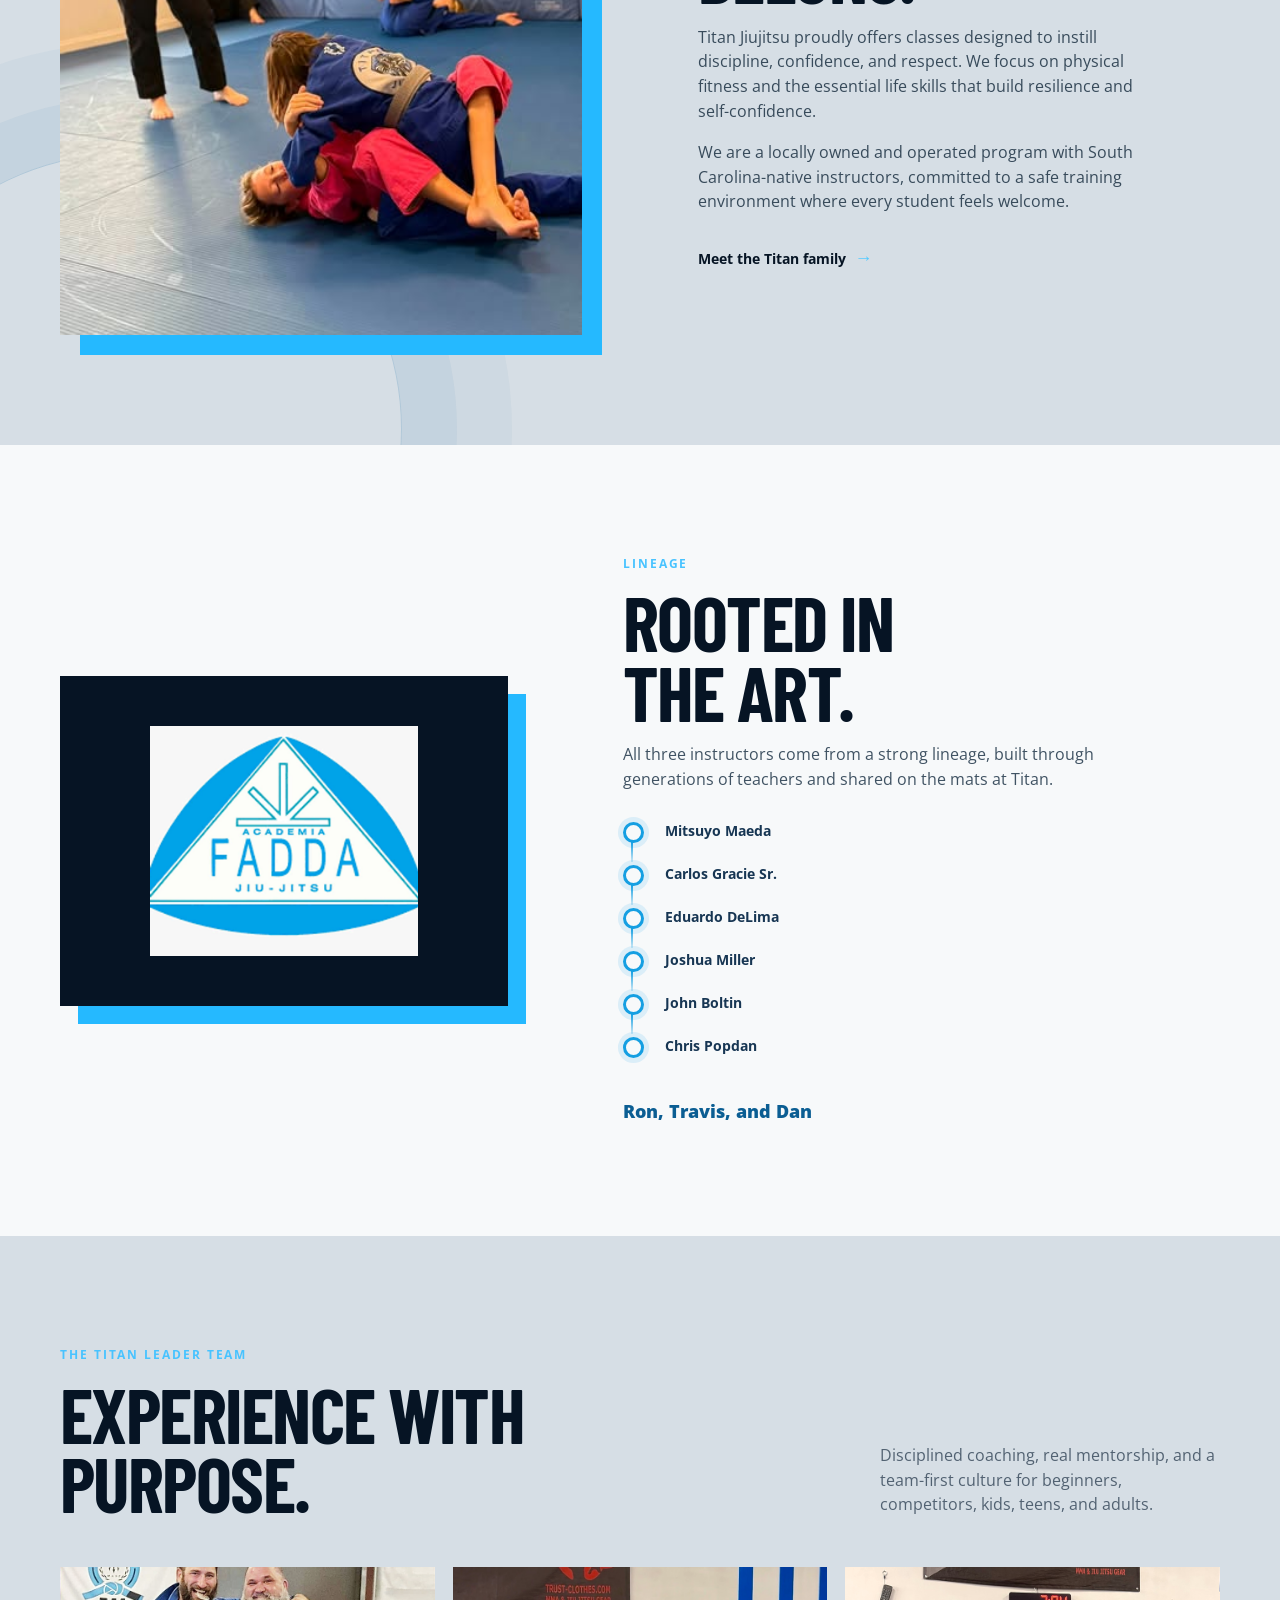
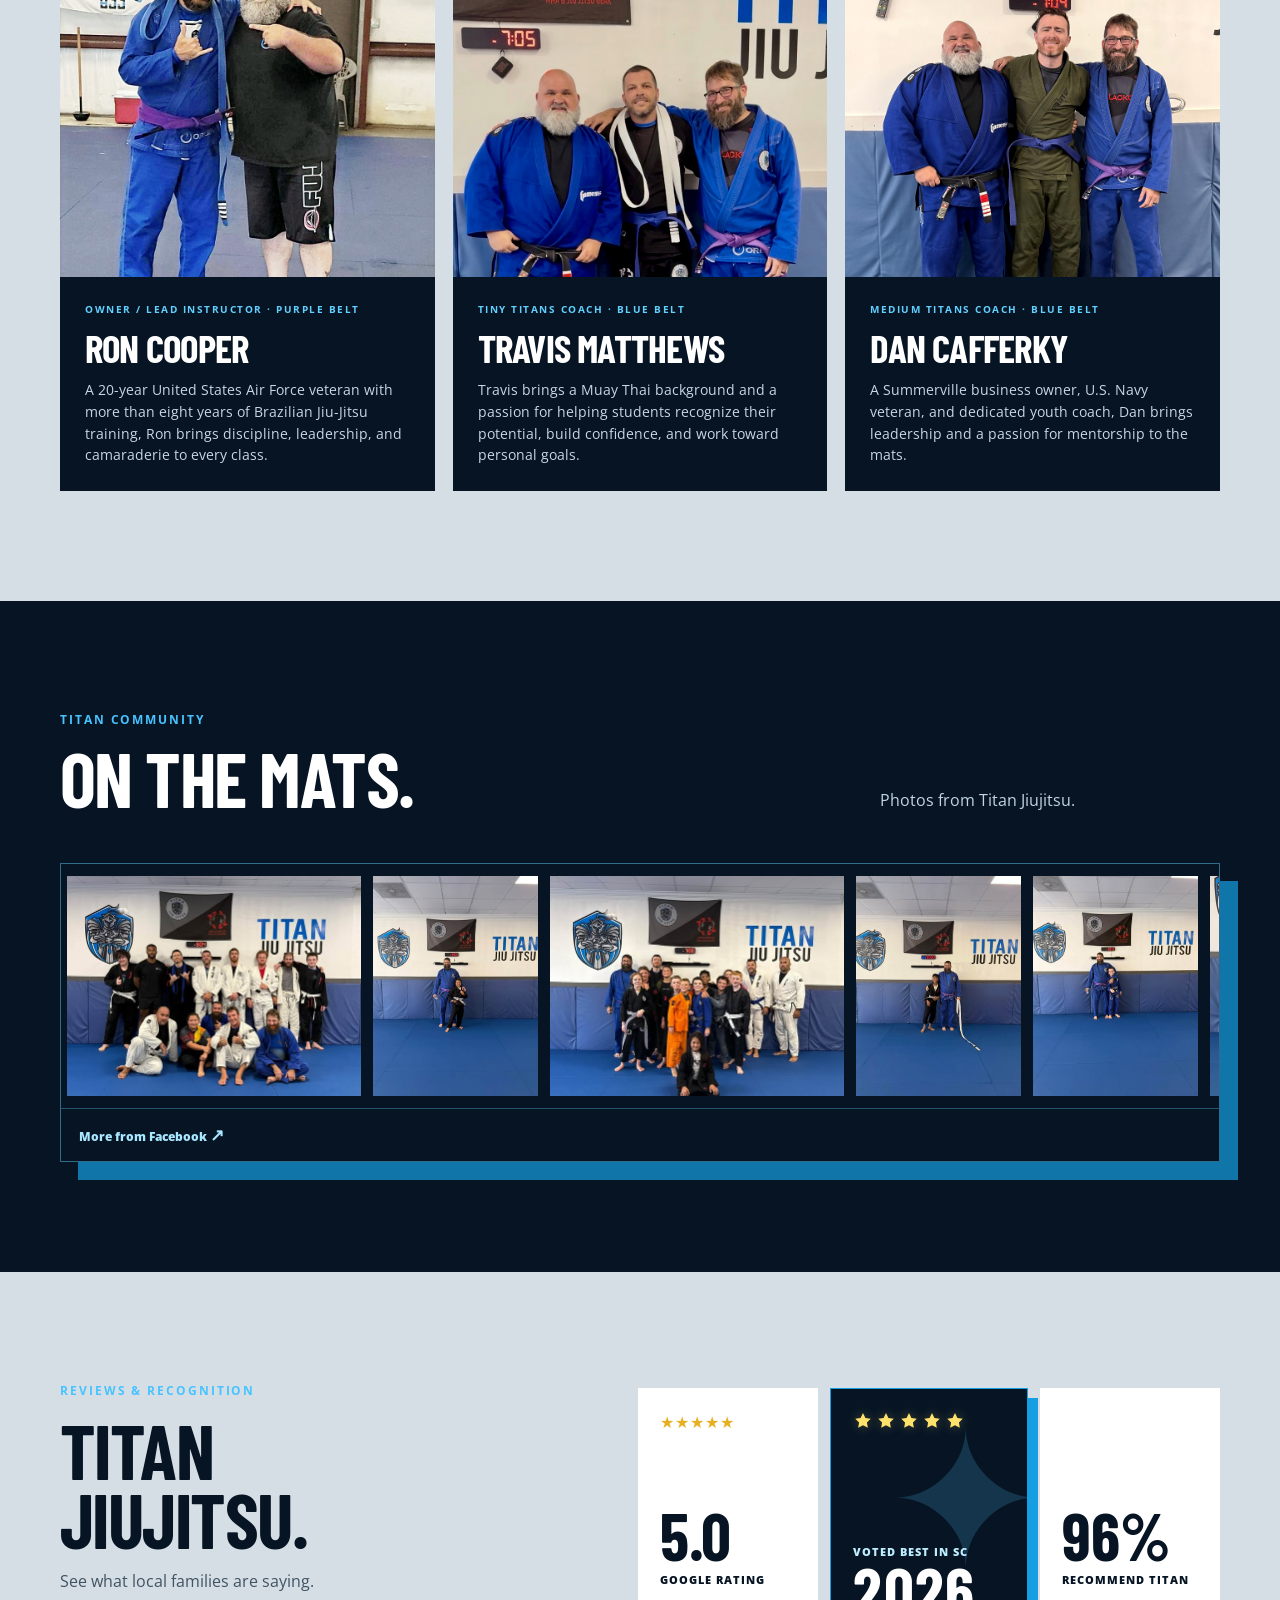
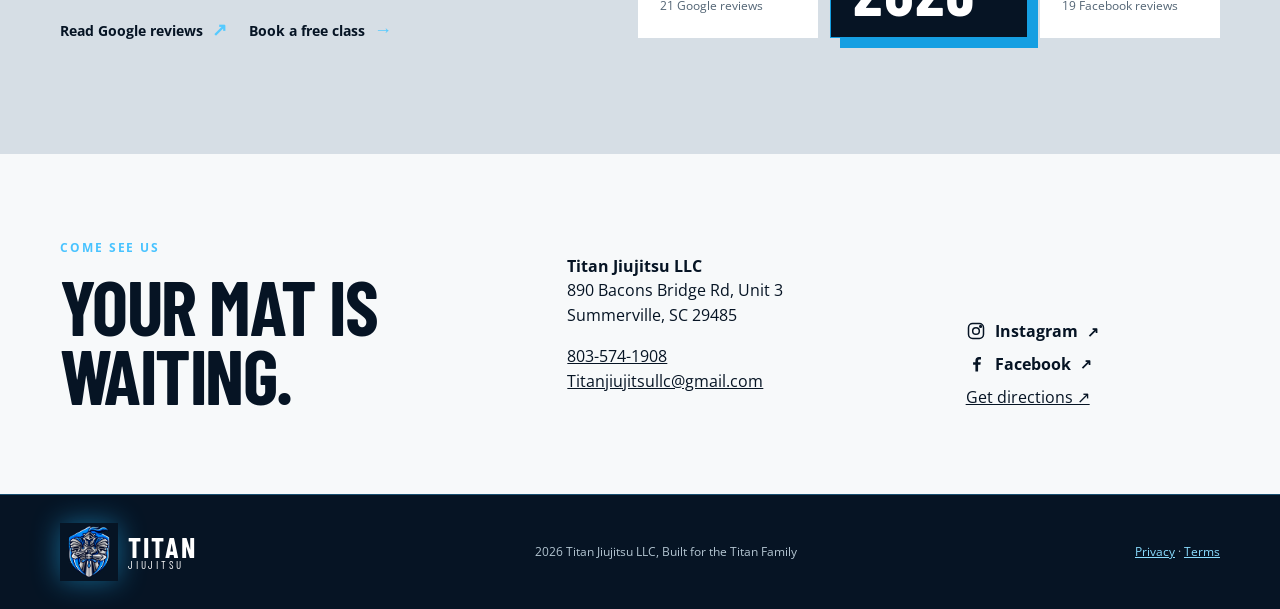
==== commit 032ef979: "Clarify first class steps" ====
--- a/index.html
+++ b/index.html
@@ -158,11 +158,10 @@
             <p>Never trained before? That is completely fine. Here is what to expect when you join us in Summerville.</p>
           </div>
           <div class="first-class-steps">
-            <article><span>01</span><h3>Come as<br />you are.</h3><p>You do not need jiu-jitsu or martial arts experience. Come in, meet the Titan family, and get comfortable.</p></article>
-            <article><span>02</span><h3>Learn the<br />basics.</h3><p>Beginners are introduced to the fundamentals and guided through class. You are not expected to know jiu-jitsu already.</p></article>
+            <article><span>01</span><h3>Come as<br />you are.</h3><p>You do not need jiu-jitsu or martial arts experience. After finding a class date, show up in athletic clothing, remove all jewelry, and bring water.</p></article>
+            <article><span>02</span><h3>Meet your<br />team.</h3><p>You will be introduced to the instructors, paired with a training partner, and taught the basics at a comfortable pace.</p></article>
             <article><span>03</span><h3>See what<br />you think.</h3><p>Experience jiu-jitsu, meet the community, and decide whether training at Titan feels right for you or your child.</p></article>
           </div>
-          <aside class="first-class-kit" aria-labelledby="first-class-kit-title"><div><p class="eyebrow">WHAT TO WEAR</p><h3 id="first-class-kit-title">No gi? No problem.</h3><p>Show up in comfortable athletic clothes and be ready to roll. We will take care of the rest.</p></div><ul><li><b>Wear</b><span>Clean athletic shirt and shorts or leggings</span></li><li><b>Leave home</b><span>Jewelry and anything that can get caught</span></li><li><b>Bring</b><span>Water to sip on during class</span></li></ul></aside>
           <div class="first-class-cta"><div><p class="eyebrow">READY TO GIVE IT A TRY?</p><h3>Start your Titan story.</h3></div><a class="button button-primary" href="#trial">Book your free class <span>→</span></a></div>
         </div>
       </section>
--- a/fixes.css
+++ b/fixes.css
@@ -13,7 +13,6 @@
 .first-class-cta { display: flex; align-items: center; justify-content: space-between; gap: 24px; margin-top: 18px; padding: 26px 30px; background: #d6dee5; }
 .first-class-cta .eyebrow { margin-bottom: 6px; }
 .first-class-cta h3 { color: #061424; font-size: 38px; }
-.first-class-kit { display: grid; grid-template-columns: .9fr 1.1fr; gap: 38px; align-items: center; margin-top: 18px; padding: 28px 30px; border: 1px solid rgba(21,159,226,.34); background: #fff; box-shadow: 10px 10px 0 rgba(21,159,226,.12); }.first-class-kit .eyebrow { margin-bottom: 6px; }.first-class-kit h3 { color: #061424; font-size: 38px; }.first-class-kit p:not(.eyebrow) { max-width: 390px; margin: 9px 0 0; color: #405363; font-size: 14px; }.first-class-kit ul { display: grid; grid-template-columns: repeat(3, 1fr); gap: 12px; margin: 0; padding: 0; list-style: none; }.first-class-kit li { min-height: 95px; padding: 14px; border-left: 3px solid #25b9ff; background: #f0f5f8; }.first-class-kit b, .first-class-kit span { display: block; }.first-class-kit b { color: #061424; font-size: 11px; letter-spacing: .1em; text-transform: uppercase; }.first-class-kit span { margin-top: 7px; color: #405363; font-size: 12px; line-height: 1.35; }
 
 .schedule-intro { max-width: 560px; margin: 18px auto 0; color: #c4d5e1; }
 .calendar-legend { display: flex; justify-content: center; flex-wrap: wrap; gap: 18px; margin: 0 0 18px; font-size: 12px; font-weight: 700; letter-spacing: .08em; }
@@ -57,7 +56,6 @@
   .first-class-steps span { margin-bottom: 26px; }
   .first-class-cta { align-items: flex-start; flex-direction: column; padding: 24px; }
   .first-class-cta .button { width: 100%; min-height: 56px; }
-  .first-class-kit { grid-template-columns: 1fr; gap: 20px; padding: 24px; }.first-class-kit ul { grid-template-columns: 1fr; gap: 8px; }.first-class-kit li { min-height: 0; }.first-class-kit h3 { font-size: 36px; }
   .class-calendar { grid-template-columns: 1fr; gap: 10px; }
   .calendar-day, .calendar-day.is-today { min-height: 0; transform: none; }
   .calendar-day h3 { display: flex; align-items: baseline; gap: 8px; margin-bottom: 12px; }
